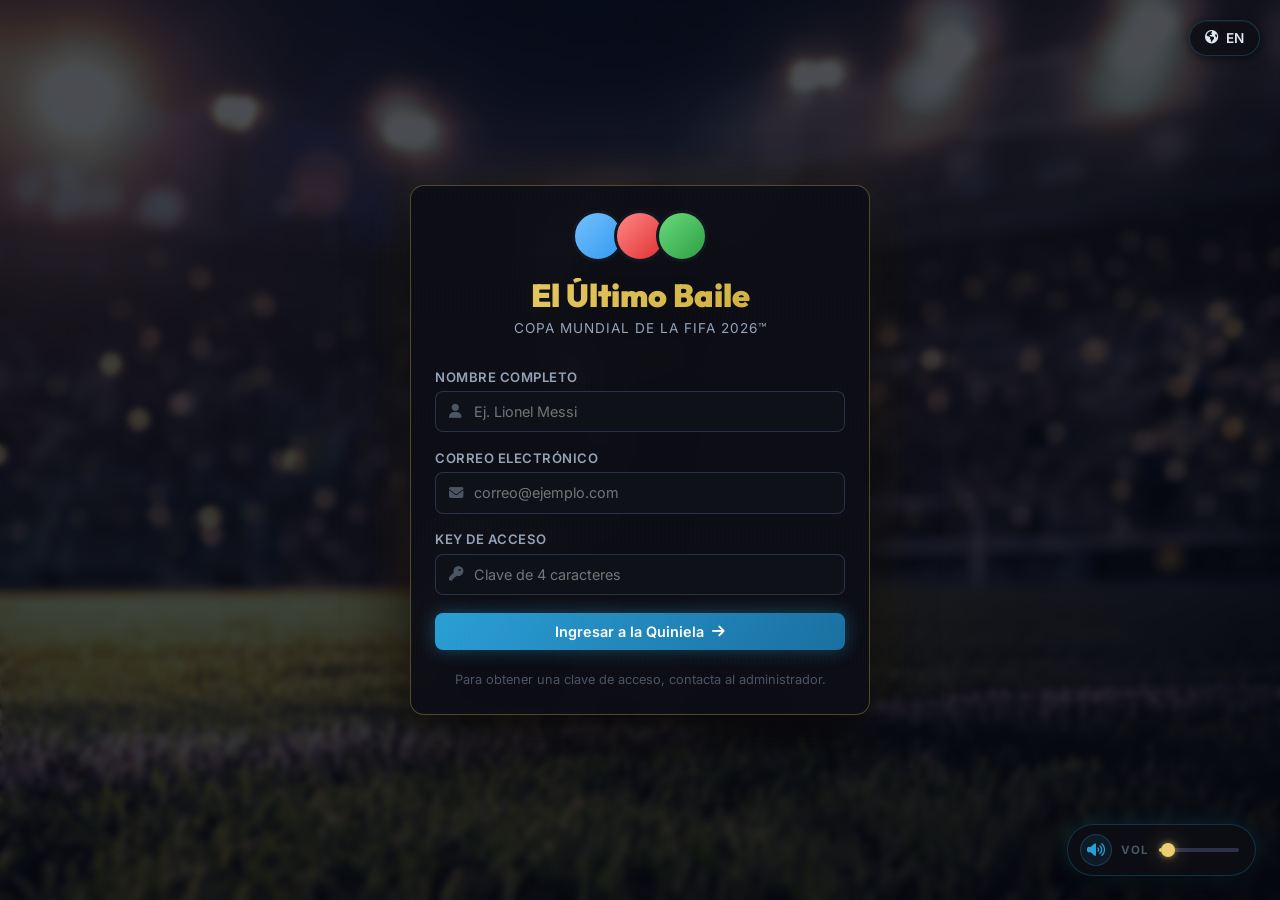
==== index.html @ 4ea5ccb6 "feat: reduce default volume to 3% and implement dynamic prize pool card on leaderboard" ====
<!DOCTYPE html>
<html lang="es">
<head>
    <meta charset="UTF-8">
    <meta name="viewport" content="width=device-width, initial-scale=1.0">
    <title>El Último Baile - Quiniela Mundial 2026</title>
    <!-- Google Fonts -->
    <link rel="preconnect" href="https://fonts.googleapis.com">
    <link rel="preconnect" href="https://fonts.gstatic.com" crossorigin>
    <link href="https://fonts.googleapis.com/css2?family=Inter:wght@300;400;500;600;700;800&family=Outfit:wght@400;600;700;800;900&display=swap" rel="stylesheet">
    <!-- FontAwesome for Premium Icons -->
    <link rel="stylesheet" href="https://cdnjs.cloudflare.com/ajax/libs/font-awesome/6.4.0/css/all.min.css">
    <!-- Main Style Sheet -->
    <link rel="stylesheet" href="styles.css">

    <!-- Background Audio (loop infinito) -->
    <audio id="bg-audio" loop preload="auto">
      <source src="./Recursos/Sonido fondo.mp3" type="audio/mpeg">
      <source src="./Recursos/Sonido fondo.ogg" type="audio/ogg">
    </audio>
</head>
<body class="dark-theme">

    <!-- VIDEO BG: Scroll-controlled AnimacionCopa -->
    <video id="matches-video-bg" muted playsinline preload="auto">
      <source src="./Recursos/AnimacionCopa.mp4" type="video/mp4">
      <source src="./Recursos/AnimacionCopa.webm" type="video/webm">
    </video>

    <!-- FLOATING CONTROLS (BILINGUAL only — theme toggle removed) -->
    <div class="floating-controls">
        <button id="lang-toggle-btn" class="control-btn" title="Switch Language" onclick="toggleLanguage()">
            <i class="fa-solid fa-earth-americas"></i> <span id="lang-btn-text">EN</span>
        </button>
        <button id="logout-btn" class="control-btn hidden" title="Cerrar Sesión" onclick="logout()">
            <i class="fa-solid fa-right-from-bracket"></i>
        </button>
    </div>

    <!-- LOGIN GATEWAY / WELCOME OVERLAY -->
    <div id="login-gate" class="login-overlay">
        <div class="login-card card">
            <div class="login-header">
                <div class="legends-avatars">
                    <div class="legend-avatar messi" title="Messi"></div>
                    <div class="legend-avatar cr7" title="Cristiano Ronaldo"></div>
                    <div class="legend-avatar neymar" title="Neymar Jr"></div>
                </div>
                <h1 class="logo-title outfit" data-i18n="login-title">El Último Baile</h1>
                <p class="logo-subtitle" data-i18n="login-subtitle">Mundial 2026 • Quiniela IA de Leyendas</p>
            </div>
            
            <div id="login-error" class="alert alert-danger hidden"></div>

            <form id="login-form" onsubmit="handleLogin(event)">
                <div class="input-group">
                    <label for="login-name" data-i18n="label-name">Nombre Completo</label>
                    <div class="input-wrapper">
                        <i class="fa-solid fa-user"></i>
                        <input type="text" id="login-name" required placeholder="Ej. Lionel Messi">
                    </div>
                </div>

                <div class="input-group">
                    <label for="login-email" data-i18n="label-email">Correo Electrónico</label>
                    <div class="input-wrapper">
                        <i class="fa-solid fa-envelope"></i>
                        <input type="email" id="login-email" required placeholder="correo@ejemplo.com">
                    </div>
                </div>

                <div class="input-group">
                    <label for="login-key" data-i18n="label-key">Key de Acceso</label>
                    <div class="input-wrapper">
                        <i class="fa-solid fa-key"></i>
                        <input type="password" id="login-key" required placeholder="Clave de 4 caracteres">
                    </div>
                </div>

                <button type="submit" id="login-submit-btn" class="btn btn-primary btn-block">
                    <span data-i18n="btn-enter">Ingresar a la Quiniela</span> <i class="fa-solid fa-arrow-right"></i>
                </button>
            </form>

            <div class="login-footer">
                <p data-i18n="login-info">Para obtener una clave de acceso, contacta al administrador.</p>
            </div>
        </div>
    </div>

    <!-- MAIN APP WRAPPER -->
    <div id="app-content" class="hidden">
        
        <!-- HERO BANNER -->
        <header class="hero-banner">
            <div class="hero-bg-parallax"></div>
            <div class="hero-overlay"></div>
            <div class="hero-container container">
                <!-- LEFT COLUMN: Title only -->
                <div class="hero-left">
                    <div class="hero-titles">
                        <h1 class="outfit hero-main-title" data-i18n="hero-title">El Último Baile</h1>
                        <p class="hero-subtitle text-glow" data-i18n="hero-tagline">Quiniela IA • Copa Mundial de la FIFA 2026™</p>
                    </div>
                </div>
                <!-- RIGHT COLUMN: User welcome card -->
                <div class="hero-right">
                    <div class="user-welcome-banner card">
                        <div class="user-avatar" id="header-avatar">M</div>
                        <div class="user-meta">
                            <span class="user-greeting" data-i18n="greeting">¡Hola, jugador!</span>
                            <h3 id="header-user-name">Usuario de Prueba</h3>
                        </div>
                    </div>
                </div>
            </div>
        </header>

        <!-- TAB NAVIGATION -->
        <nav class="tab-navigation container">
            <button id="tab-predictions" class="tab-btn active" onclick="switchTab('predictions')">
                <i class="fa-solid fa-pen-to-square"></i> <span data-i18n="tab-label-predictions">Mis Pronósticos</span>
            </button>
            <button id="tab-leaderboard" class="tab-btn" onclick="switchTab('leaderboard')">
                <i class="fa-solid fa-ranking-star"></i> <span data-i18n="tab-label-leaderboard">Tabla General</span>
            </button>
            <button id="tab-tribute" class="tab-btn" onclick="switchTab('tribute')">
                <i class="fa-solid fa-trophy"></i> <span data-i18n="tab-label-tribute">El Último Baile</span>
            </button>
            <!-- ADMIN TAB: hidden by default, revealed only for admin email -->
            <button id="tab-admin" class="tab-btn tab-admin-btn" onclick="switchTab('admin')" style="display:none">
                <i class="fa-solid fa-gear"></i> <span>⚙️ Panel Admin</span>
            </button>
        </nav>

        <!-- PRE-DEADLINE WARNING BANNER (shown 2h before close) -->
        <div id="pre-deadline-warning" class="container" style="display:none;padding-top:0.75rem;">
            <div class="alert alert-deadline-blink flex-align" id="pre-deadline-inner">
                <i class="fa-solid fa-triangle-exclamation" style="margin-right:0.5rem;"></i>
                <span id="pre-deadline-text">⚠️ ¡Cierre en menos de 2 horas! El ticket final se congela a las 15:00 EST del 11 de Junio. ¡Guarda tus pronósticos ahora!</span>
            </div>
        </div>

        <!-- MAIN CONTAINER -->
        <main class="container py-4">

            <!-- SECTION: PRONÓSTICOS -->
            <section id="sec-predictions" class="content-section active">
                
                <!-- DEADLINE & SAVE STATUS BAR -->
                <div id="deadline-bar" class="alert alert-info flex-between flex-wrap">
                    <div class="flex-align">
                        <i class="fa-solid fa-clock-rotate-left"></i>
                        <span>
                            <strong data-i18n="deadline-label">Límite de Envío:</strong> 
                            <span id="deadline-date-text">11 de Junio, 2026 @ 15:00 EST</span>
                        </span>
                    </div>
                    <div id="countdown-wrapper" class="flex-align">
                        <span id="countdown-timer" class="badge badge-gold">--:--:--:--</span>
                    </div>
                </div>

                <!-- SAVE PREDICTIONS FLOATING FLOAT BAR -->
                <div class="save-predictions-panel card">
                    <div class="panel-info">
                        <p class="panel-title" data-i18n="save-panel-title">Guarda tus pronósticos en caliente</p>
                        <p class="panel-subtitle" data-i18n="save-panel-subtitle">Puedes modificar tus marcadores antes del inicio del torneo.</p>
                    </div>
                    <div class="panel-actions">
                        <button id="save-predictions-btn" class="btn btn-gold btn-lg" onclick="saveAllPredictions()">
                            <i id="save-btn-icon" class="fa-solid fa-cloud-arrow-up"></i> 
                            <span id="save-btn-text" data-i18n="btn-save-predictions">Guardar Pronósticos</span>
                        </button>
                    </div>
                </div>

                <!-- STAGE & GROUP FILTER BUTTONS -->
                <div class="filter-wrapper flex-between flex-wrap">
                    <div class="filter-group">
                        <button class="filter-tab active" id="f-groups" onclick="switchFixtureStage('groups')">
                            <span data-i18n="filter-groups">Fase de Grupos</span>
                        </button>
                        <button class="filter-tab" id="f-playoffs" onclick="switchFixtureStage('playoffs')">
                            <span data-i18n="filter-playoffs">Fase de Eliminatorias (Playoffs)</span>
                        </button>
                    </div>
                    <div class="group-selectors-wrapper flex-align" style="gap:0.5rem;">
                        <span class="group-label-prefix">Grupos:</span>
                        <div class="group-selectors flex-wrap" id="group-letter-selectors">
                            <!-- Letters A to L injected by JS -->
                        </div>
                    </div>
                </div>

                <!-- DUAL LAYOUT: Matches vs Standings -->
                <div class="predictions-grid">
                    
                    <!-- LEFT COLUMN: Matches List -->
                    <div class="matches-column">
                        <h2 class="section-title outfit" id="current-stage-title">Fase de Grupos - Grupo A</h2>
                        <div id="matches-container" class="matches-list">
                            <!-- Match Cards injected by JS -->
                        </div>
                    </div>

                    <!-- RIGHT COLUMN: Standings Panel -->
                    <div class="standings-column" id="standings-side-panel">
                        <div class="sticky-panel">
                            <!-- Group Standings Table -->
                            <div class="card standings-card mb-4" id="group-standings-container">
                                <div class="standings-header flex-between">
                                    <h3 class="outfit" id="standings-table-title">Posiciones Grupo A</h3>
                                    <span class="badge badge-primary" id="standings-group-badge">A</span>
                                </div>
                                <div class="table-responsive">
                                    <table class="standings-table">
                                        <thead>
                                            <tr>
                                                <th style="width: 10%; text-align: center;">Pos</th>
                                                <th style="text-align: left;" data-i18n="th-team">Equipo</th>
                                                <th style="width: 15%; text-align: center;">Pts</th>
                                                <th style="width: 12%; text-align: center;">GF</th>
                                                <th style="width: 12%; text-align: center;">GC</th>
                                                <th style="width: 12%; text-align: center;">DG</th>
                                            </tr>
                                        </thead>
                                        <tbody id="group-standings-body">
                                            <!-- Stands rows injected by JS -->
                                        </tbody>
                                    </table>
                                </div>
                            </div>

                            <!-- Best Thirds virtual Table -->
                            <div class="card standings-card" id="best-thirds-container">
                                <div class="standings-header">
                                    <h3 class="outfit" data-i18n="thirds-table-title">Supertabla de Terceros</h3>
                                    <p class="panel-desc" data-i18n="thirds-table-desc">Los mejores 8 clasifican a Dieciseisavos.</p>
                                </div>
                                <div class="table-responsive">
                                    <table class="standings-table">
                                        <thead>
                                            <tr>
                                                <th style="width: 10%; text-align: center;">Pos</th>
                                                <th style="text-align: left;" data-i18n="th-team-group">Equipo (Gr.)</th>
                                                <th style="width: 15%; text-align: center;">Pts</th>
                                                <th style="width: 12%; text-align: center;">GF</th>
                                                <th style="width: 12%; text-align: center;">GC</th>
                                                <th style="width: 12%; text-align: center;">DG</th>
                                            </tr>
                                        </thead>
                                        <tbody id="best-thirds-body">
                                            <!-- Virtual rows injected by JS -->
                                        </tbody>
                                    </table>
                                </div>
                            </div>
                        </div>
                    </div>

                </div>

            </section>

            <!-- SECTION: LEADERBOARD -->
            <section id="sec-leaderboard" class="content-section">
                <div class="leaderboard-header text-center">
                    <h2 class="outfit section-title" data-i18n="leaderboard-title">Clasificación General</h2>
                    <p class="section-desc" data-i18n="leaderboard-desc">Consulta el puntaje en vivo y ranking de todos los participantes.</p>
                </div>

                <!-- PRIZE POOL CARD -->
                <div class="prize-pool-card card mb-4">
                    <div class="prize-pool-content">
                        <div class="prize-pool-info">
                            <span class="prize-pool-label"><i class="fa-solid fa-gift" style="color: var(--accent-gold); margin-right: 0.5rem;"></i>BOTE DE PREMIO ACUMULADO</span>
                            <h2 class="prize-pool-amount outfit" id="prize-pool-amount">$0.00</h2>
                            <p class="prize-pool-desc" id="prize-pool-participants">Cargando participantes...</p>
                        </div>
                        <div class="prize-pool-image-wrapper">
                            <img id="prize-pool-img" src="./Recursos/PocoDinero.png" alt="Bote de premio">
                        </div>
                    </div>
                </div>

                <!-- STATS CARDS -->
                <div class="stats-grid mb-4">
                    <div class="stat-card card text-center">
                        <i class="fa-solid fa-users text-primary"></i>
                        <h3 id="stat-total-users">0</h3>
                        <p data-i18n="stat-label-players">Jugadores Activos</p>
                    </div>
                    <div class="stat-card card text-center">
                        <i class="fa-solid fa-file-pen text-gold"></i>
                        <h3 id="stat-total-predictions">0</h3>
                        <p data-i18n="stat-label-predictions">Predicciones Totales</p>
                    </div>
                    <div class="stat-card card text-center">
                        <i class="fa-solid fa-circle-check text-success"></i>
                        <h3 id="stat-played-matches">0</h3>
                        <p data-i18n="stat-label-played">Partidos Jugados</p>
                    </div>
                </div>

                <!-- PODIUM -->
                <div class="podium-wrapper mb-4">
                    <div class="podium-card card second" id="podium-2">
                        <div class="podium-rank">2</div>
                        <div class="avatar-holder initials">--</div>
                        <h4 class="user-email">Cargando...</h4>
                        <span class="user-points">0 pts</span>
                        <div class="podium-bar"></div>
                    </div>
                    <div class="podium-card card first" id="podium-1">
                        <i class="fa-solid fa-crown crown-icon"></i>
                        <div class="podium-rank">1</div>
                        <div class="avatar-holder initials">--</div>
                        <h4 class="user-email">Cargando...</h4>
                        <span class="user-points">0 pts</span>
                        <div class="podium-bar"></div>
                    </div>
                    <div class="podium-card card third" id="podium-3">
                        <div class="podium-rank">3</div>
                        <div class="avatar-holder initials">--</div>
                        <h4 class="user-email">Cargando...</h4>
                        <span class="user-points">0 pts</span>
                        <div class="podium-bar"></div>
                    </div>
                </div>

                <!-- LEADERBOARD TABLE -->
                <div class="card p-0 overflow-hidden">
                    <div class="table-header-bar flex-between flex-wrap">
                        <h3 class="outfit" data-i18n="leaderboard-table-header">Participantes</h3>
                        <div class="search-box">
                            <i class="fa-solid fa-magnifying-glass"></i>
                            <input type="text" id="search-input" onkeyup="filterLeaderboard()" placeholder="Buscar jugador...">
                        </div>
                    </div>
                    <div class="table-responsive">
                        <table class="leaderboard-table">
                            <thead>
                                <tr>
                                    <th style="width: 15%; text-align: center;" data-i18n="th-rank">Puesto</th>
                                    <th style="text-align: left;" data-i18n="th-name">Jugador</th>
                                    <th style="width: 30%; text-align: center;" data-i18n="th-points">Puntos</th>
                                </tr>
                            </thead>
                            <tbody id="leaderboard-body">
                                <!-- Leaderboard rows injected by JS -->
                            </tbody>
                        </table>
                    </div>
                </div>
            </section>

            <!-- SECTION: TRIBUTE (EL ÚLTIMO BAILE) -->
            <section id="sec-tribute" class="content-section">
                <div class="tribute-header text-center mb-4">
                    <h2 class="outfit section-title" data-i18n="tribute-title">El Último Baile</h2>
                    <p class="section-desc" data-i18n="tribute-desc">Un homenaje al legado de tres colosos en su probable última copa del mundo.</p>
                </div>

                <div class="tribute-grid">
                    <!-- MESSI CARD -->
                    <div class="tribute-card card messi-theme">
                        <div class="tribute-hero-bg messi-bg"></div>
                        <div class="tribute-card-content">
                            <div class="tribute-header-info">
                                <div class="nation-flag arg-flag"></div>
                                <h3 class="outfit">Lionel Messi</h3>
                                <span class="tribute-status" data-i18n="messi-status">La Leyenda Eterna</span>
                            </div>
                            <div class="tribute-quote">
                                <p>"Es el último mundial de mi carrera. Intentaremos disfrutar cada segundo y luchar hasta el final."</p>
                            </div>
                            <div class="tribute-stats-block">
                                <div class="tribute-stat">
                                    <span class="val">10</span>
                                    <span class="lbl">Dorsal</span>
                                </div>
                                <div class="tribute-stat">
                                    <span class="val">5</span>
                                    <span class="lbl" data-i18n="tribute-label-cups">Mundiales</span>
                                </div>
                                <div class="tribute-stat">
                                    <span class="val">1</span>
                                    <span class="lbl" data-i18n="tribute-label-titles">Títulos</span>
                                </div>
                            </div>
                            <div class="tribute-timeline">
                                <label data-i18n="tribute-timeline-label">Progreso Mundial 2026</label>
                                <div class="progress-bar-wrapper">
                                    <div class="progress-bar" style="width: 100%"></div>
                                </div>
                                <span class="progress-text" data-i18n="tribute-timeline-messi">Listo para debutar vs Sudáfrica</span>
                            </div>
                        </div>
                    </div>

                    <!-- CR7 CARD -->
                    <div class="tribute-card card cr7-theme">
                        <div class="tribute-hero-bg cr7-bg"></div>
                        <div class="tribute-card-content">
                            <div class="tribute-header-info">
                                <div class="nation-flag por-flag"></div>
                                <h3 class="outfit">Cristiano Ronaldo</h3>
                                <span class="tribute-status" data-i18n="cr7-status">El Comandante</span>
                            </div>
                            <div class="tribute-quote">
                                <p>"El récord más hermoso sería ganar el mundial con Portugal. No persigo récords, los récords me persiguen a mí."</p>
                            </div>
                            <div class="tribute-stats-block">
                                <div class="tribute-stat">
                                    <span class="val">7</span>
                                    <span class="lbl">Dorsal</span>
                                </div>
                                <div class="tribute-stat">
                                    <span class="val">5</span>
                                    <span class="lbl" data-i18n="tribute-label-cups">Mundiales</span>
                                </div>
                                <div class="tribute-stat">
                                    <span class="val">0</span>
                                    <span class="lbl" data-i18n="tribute-label-titles">Títulos</span>
                                </div>
                            </div>
                            <div class="tribute-timeline">
                                <label data-i18n="tribute-timeline-label">Progreso Mundial 2026</label>
                                <div class="progress-bar-wrapper">
                                    <div class="progress-bar" style="width: 100%"></div>
                                </div>
                                <span class="progress-text" data-i18n="tribute-timeline-cr7">Preparado para el debut del Grupo K</span>
                            </div>
                        </div>
                    </div>

                    <!-- NEYMAR CARD -->
                    <div class="tribute-card card neymar-theme">
                        <div class="tribute-hero-bg neymar-bg"></div>
                        <div class="tribute-card-content">
                            <div class="tribute-header-info">
                                <div class="nation-flag bra-flag"></div>
                                <h3 class="outfit">Neymar Jr</h3>
                                <span class="tribute-status" data-i18n="neymar-status">El Mago del Jogo Bonito</span>
                            </div>
                            <div class="tribute-quote">
                                <p>"Quiero dejar mi nombre escrito en la historia de Brasil. Este mundial daré todo de mí."</p>
                            </div>
                            <div class="tribute-stats-block">
                                <div class="tribute-stat">
                                    <span class="val">10</span>
                                    <span class="lbl">Dorsal</span>
                                </div>
                                <div class="tribute-stat">
                                    <span class="val">3</span>
                                    <span class="lbl" data-i18n="tribute-label-cups">Mundiales</span>
                                </div>
                                <div class="tribute-stat">
                                    <span class="val">0</span>
                                    <span class="lbl" data-i18n="tribute-label-titles">Títulos</span>
                                </div>
                            </div>
                            <div class="tribute-timeline">
                                <label data-i18n="tribute-timeline-label">Progreso Mundial 2026</label>
                                <div class="progress-bar-wrapper">
                                    <div class="progress-bar" style="width: 100%"></div>
                                </div>
                                <span class="progress-text" data-i18n="tribute-timeline-neymar">Listo para brillar en el Grupo C</span>
                            </div>
                        </div>
                    </div>
                </div>
            </section>

            <!-- SECTION: ADMIN PANEL (solo visible para administrador) -->
            <section id="sec-admin" class="content-section">
                <div class="admin-panel-header text-center mb-4">
                    <h2 class="outfit section-title"><i class="fa-solid fa-shield-halved" style="color:var(--gold);"></i> Panel de Administración</h2>
                    <p class="section-desc">Herramientas exclusivas del administrador de la Quiniela 2026.</p>
                </div>

                <!-- KEY LOOKUP TOOL -->
                <div class="admin-card card">
                    <div class="admin-card-header">
                        <i class="fa-solid fa-key" style="color:var(--gold);"></i>
                        <h3 class="outfit">Consultor de Keys de Acceso</h3>
                    </div>
                    <p class="admin-card-desc">Ingresa el correo de un participante para obtener su key de acceso registrada en el sistema.</p>
                    <div class="admin-query-form">
                        <div class="input-group">
                            <label for="admin-email-input">Correo del Participante</label>
                            <div class="input-wrapper">
                                <i class="fa-solid fa-envelope"></i>
                                <input type="email" id="admin-email-input" placeholder="participante@correo.com">
                            </div>
                        </div>
                        <button id="admin-query-btn" class="btn btn-gold" onclick="adminQueryKey()">
                            <i class="fa-solid fa-magnifying-glass"></i> Consultar Key de Acceso
                        </button>
                    </div>
                    <div id="admin-result-box" class="admin-result hidden">
                        <span class="admin-result-label">Key de Acceso:</span>
                        <span id="admin-result-key" class="admin-key-display">----</span>
                    </div>
                    <div id="admin-result-error" class="alert alert-danger hidden" style="margin-top:1rem;"></div>
                </div>

                <!-- PARTICIPANTS OVERVIEW -->
                <div class="admin-card card" style="margin-top:1.5rem;">
                    <div class="admin-card-header">
                        <i class="fa-solid fa-users" style="color:var(--gold);"></i>
                        <h3 class="outfit">Estado del Sistema</h3>
                    </div>
                    <div class="admin-stats-grid">
                        <div class="admin-stat-item">
                            <span class="admin-stat-val" id="admin-stat-participants">--</span>
                            <span class="admin-stat-lbl">Participantes Activos</span>
                        </div>
                        <div class="admin-stat-item">
                            <span class="admin-stat-val" id="admin-stat-predictions">--</span>
                            <span class="admin-stat-lbl">Pronósticos Registrados</span>
                        </div>
                        <div class="admin-stat-item">
                            <span class="admin-stat-val" id="admin-stat-deadline">--</span>
                            <span class="admin-stat-lbl">Tiempo Restante</span>
                        </div>
                    </div>
                    <button class="btn btn-ghost" style="margin-top:1rem;" onclick="refreshAdminStats()">
                        <i class="fa-solid fa-rotate"></i> Actualizar Stats
                    </button>
                </div>
            </section>

        </main>
    </div>

    <!-- MODAL: DETALLES DE JUGADOR -->
    <div id="modal-details" class="modal-overlay" onclick="if(event.target===this) closeModal('modal-details')">
        <div class="modal-card card">
            <div class="modal-header">
                <h3 class="outfit" id="modal-user-email">Cargando...</h3>
                <button class="modal-close-btn" onclick="closeModal('modal-details')">&times;</button>
            </div>
            
            <div class="modal-stats-grid mb-3">
                <div class="modal-stat-card card">
                    <span class="val" id="detail-total-points">0</span>
                    <span class="lbl" data-i18n="detail-label-points">Puntos Totales</span>
                </div>
                <div class="modal-stat-card card">
                    <span class="val" id="detail-perfect-hits">0</span>
                    <span class="lbl" data-i18n="detail-label-perfect">Marcador Exacto (+5)</span>
                </div>
                <div class="modal-stat-card card">
                    <span class="val" id="detail-winner-hits">0</span>
                    <span class="lbl" data-i18n="detail-label-winner">Resultado Simple (+3)</span>
                </div>
            </div>

            <div class="table-responsive" style="max-height: 400px;">
                <table class="detail-table">
                    <thead>
                        <tr>
                            <th style="text-align: left;" data-i18n="th-match">Partido</th>
                            <th style="width: 25%; text-align: center;" data-i18n="th-prediction">Pronóstico</th>
                            <th style="width: 25%; text-align: center;" data-i18n="th-real">Real</th>
                            <th style="width: 20%; text-align: center;" data-i18n="th-pts-short">Pts</th>
                        </tr>
                    </thead>
                    <tbody id="detail-table-body">
                        <!-- Detail rows injected by JS -->
                    </tbody>
                </table>
            </div>
        </div>
    </div>

    <!-- SCRIPTS -->
    <script src="script.js"></script>

    <!-- FLOATING AUDIO WIDGET -->
    <div id="audio-widget">
      <button id="audio-mute-btn" title="Silenciar / Activar" onclick="toggleAudioMute()">
        <i id="audio-icon" class="fa-solid fa-volume-high"></i>
      </button>
      <span class="audio-label">Vol</span>
      <input
        type="range"
        id="audio-volume-slider"
        min="0" max="100" value="3"
        oninput="setAudioVolume(this.value)"
        title="Volumen"
      >
    </div>

</body>
</html>
---- styles.css ----
/* ============================================================
   EL ÃšLTIMO BAILE - MUNDIAL 2026 | styles.css
   Futuristic Metallic Edition
   ============================================================ */

/* â”€â”€â”€ CSS VARIABLES â€” TITANIUM METALLIC PALETTE â”€â”€â”€â”€â”€â”€â”€â”€â”€â”€â”€â”€â”€â”€â”€ */
:root {
  /* â”€â”€ Titanium Backgrounds â”€â”€ */
  --bg-primary:       #0d0e15;
  --bg-secondary:     #161925;
  --bg-card:          #13151f;
  --bg-card-hover:    #1a1d2e;
  --bg-input:         #0f1119;
  --bg-header:        #08090e;

  /* â”€â”€ Chrome & Platinum Text â”€â”€ */
  --text-primary:     #e2e8f0;
  --text-secondary:   #94a3b8;
  --text-muted:       #4b5563;

  /* â”€â”€ Gold Platinum Accents â”€â”€ */
  --accent-gold:        #ecd06f;
  --accent-gold-light:  #f8e49a;
  --accent-gold-dark:   #c9a832;
  --accent-teal:        #2a9fd6;
  --accent-teal-light:  #55bde8;
  --accent-blue:        #2f354e;

  /* â”€â”€ Cobalt Laser Borders â”€â”€ */
  --border-color:   rgba(47, 53, 78, 0.9);
  --border-accent:  rgba(236, 208, 111, 0.3);
  --border-laser:   rgba(42, 159, 214, 0.25);

  /* â”€â”€ Shadows & Glows â”€â”€ */
  --shadow-sm:   0 2px 12px rgba(0,0,0,0.6);
  --shadow-md:   0 8px 30px rgba(0,0,0,0.7);
  --shadow-lg:   0 20px 60px rgba(0,0,0,0.85);
  --shadow-gold: 0 0 22px rgba(236,208,111,0.45), 0 0 6px rgba(236,208,111,0.6);
  --glow-teal:   0 0 18px rgba(42,159,214,0.4);

  /* â”€â”€ Gradients â”€â”€ */
  --gradient-hero:   linear-gradient(135deg, #08090e 0%, #0d0e15 50%, #13151f 100%);
  --gradient-gold:   linear-gradient(135deg, #ecd06f 0%, #c9a832 100%);
  --gradient-teal:   linear-gradient(135deg, #2a9fd6 0%, #1a6fa0 100%);
  --gradient-card:   linear-gradient(145deg, #13151f, #1a1d2e);
  --gradient-metal:  linear-gradient(160deg, #1e2130 0%, #13151f 40%, #1a1d2e 100%);

  /* â”€â”€ Brushed Metal Texture (CSS only) â”€â”€ */
  --texture-brushed: repeating-linear-gradient(
    92deg,
    rgba(255,255,255,0.012) 0px,
    rgba(255,255,255,0.012) 1px,
    transparent 1px,
    transparent 4px
  );

  --radius-sm: 8px;
  --radius-md: 14px;
  --radius-lg: 20px;
  --radius-xl: 28px;

  --transition: 0.28s cubic-bezier(0.4, 0, 0.2, 1);
  --font-main: 'Inter', sans-serif;
  --font-display: 'Outfit', sans-serif;
}

/* Light Theme (minimal overrides) */
body.light-theme {
  --bg-primary:    #f0f2f5;
  --bg-secondary:  #e4e8ef;
  --bg-card:       #ffffff;
  --bg-card-hover: #f8fafc;
  --bg-input:      #eef1f6;
  --bg-header:     #0d0e15;

  --text-primary:   #1a1d2e;
  --text-secondary: #4b5563;
  --text-muted:     #94a3b8;

  --accent-gold:  #b8860b;
  --accent-gold-light: #d4a017;

  --border-color:  rgba(0,0,0,0.09);
  --border-accent: rgba(184,134,11,0.3);

  --shadow-sm: 0 2px 12px rgba(0,0,0,0.08);
  --shadow-md: 0 8px 30px rgba(0,0,0,0.12);
  --shadow-lg: 0 16px 50px rgba(0,0,0,0.16);

  --gradient-card: linear-gradient(145deg, #ffffff, #f8fafc);
  --texture-brushed: none;
}
/* Keep html background in sync with theme */
html:has(body.light-theme) { background-color: #f0f2f5; }


/* â”€â”€â”€ BASE RESET â”€â”€â”€â”€â”€â”€â”€â”€â”€â”€â”€â”€â”€â”€â”€â”€â”€â”€â”€â”€â”€â”€â”€â”€â”€â”€â”€â”€â”€â”€â”€â”€â”€â”€â”€â”€â”€â”€â”€â”€â”€â”€â”€â”€â”€â”€â”€â”€â”€â”€â”€â”€â”€ */
*, *::before, *::after { box-sizing: border-box; margin: 0; padding: 0; }

html {
  /* Background lives on html so fixed video (z-index:-1) shows through body */
  background-color: var(--bg-primary);
}

body {
  font-family: var(--font-main);
  background: transparent; /* transparent so fixed video bleeds through */
  color: var(--text-primary);
  transition: background-color var(--transition), color var(--transition);
  min-height: 100vh;
  overflow-x: hidden;
}

.outfit { font-family: var(--font-display); }

/* â”€â”€â”€ TYPOGRAPHY â”€â”€â”€â”€â”€â”€â”€â”€â”€â”€â”€â”€â”€â”€â”€â”€â”€â”€â”€â”€â”€â”€â”€â”€â”€â”€â”€â”€â”€â”€â”€â”€â”€â”€â”€â”€â”€â”€â”€â”€â”€â”€â”€â”€â”€â”€â”€ */
h1, h2, h3, h4 { line-height: 1.2; }
p { line-height: 1.6; }

.section-title {
  font-size: clamp(1.4rem, 3vw, 2rem);
  font-weight: 800;
  margin-bottom: 0.5rem;
}
.section-desc {
  color: var(--text-secondary);
  font-size: 0.95rem;
  margin-bottom: 1.5rem;
}
.text-primary { color: var(--accent-teal); }
.text-gold { color: var(--accent-gold); }
.text-success { color: #22c55e; }
.text-secondary { color: var(--text-secondary); }
.text-center { text-align: center; }
.text-glow {
  text-shadow: 0 0 18px rgba(255, 183, 3, 0.6);
}

/* â”€â”€â”€ LAYOUT â”€â”€â”€â”€â”€â”€â”€â”€â”€â”€â”€â”€â”€â”€â”€â”€â”€â”€â”€â”€â”€â”€â”€â”€â”€â”€â”€â”€â”€â”€â”€â”€â”€â”€â”€â”€â”€â”€â”€â”€â”€â”€â”€â”€â”€â”€â”€â”€â”€â”€â”€ */
.container {
  max-width: 1300px;
  margin: 0 auto;
  padding: 0 1.5rem;
}
.py-4 { padding-top: 2rem; padding-bottom: 2rem; }
.mb-4 { margin-bottom: 1.5rem; }
.mb-3 { margin-bottom: 1rem; }
.p-0 { padding: 0; }
.overflow-hidden { overflow: hidden; }

.flex-between {
  display: flex;
  align-items: center;
  justify-content: space-between;
  gap: 0.75rem;
}
.flex-align {
  display: flex;
  align-items: center;
  gap: 0.75rem;
}
.flex-wrap { flex-wrap: wrap; }

/* â”€â”€â”€ CARD (brushed metal texture) â”€â”€â”€â”€â”€â”€â”€â”€â”€â”€â”€â”€â”€â”€â”€â”€â”€â”€â”€â”€â”€â”€â”€â”€â”€â”€â”€â”€ */
.card {
  background: var(--gradient-metal);
  background-image: var(--gradient-metal), var(--texture-brushed);
  border: 1px solid var(--border-color);
  border-radius: var(--radius-md);
  padding: 1.5rem;
  box-shadow: var(--shadow-sm);
  transition: background var(--transition), box-shadow var(--transition), transform var(--transition);
  position: relative;
}
.card::before {
  content: '';
  position: absolute;
  inset: 0;
  border-radius: inherit;
  background: var(--texture-brushed);
  pointer-events: none;
  opacity: 0.6;
}
.card:hover {
  box-shadow: var(--shadow-md), 0 0 0 1px var(--border-laser);
  border-color: var(--border-laser);
}

/* â”€â”€â”€ BUTTONS â”€â”€â”€â”€â”€â”€â”€â”€â”€â”€â”€â”€â”€â”€â”€â”€â”€â”€â”€â”€â”€â”€â”€â”€â”€â”€â”€â”€â”€â”€â”€â”€â”€â”€â”€â”€â”€â”€â”€â”€â”€â”€â”€â”€â”€â”€â”€â”€â”€â”€ */
.btn {
  display: inline-flex;
  align-items: center;
  justify-content: center;
  gap: 0.5rem;
  padding: 0.65rem 1.4rem;
  border: none;
  border-radius: var(--radius-sm);
  font-family: var(--font-main);
  font-size: 0.9rem;
  font-weight: 600;
  cursor: pointer;
  transition: all var(--transition);
  text-decoration: none;
  white-space: nowrap;
}
.btn:disabled {
  opacity: 0.6;
  cursor: not-allowed;
  pointer-events: none;
}
.btn-primary {
  background: var(--gradient-teal);
  color: #fff;
  box-shadow: var(--glow-teal);
}
.btn-primary:hover { transform: translateY(-2px); box-shadow: 0 6px 24px rgba(42,159,214,0.55); }

.btn-gold {
  background: var(--gradient-gold);
  color: #0d0e15;
  font-weight: 800;
  box-shadow: var(--shadow-gold);
  letter-spacing: 0.4px;
}
.btn-gold:hover {
  transform: translateY(-3px);
  box-shadow: 0 0 30px rgba(236,208,111,0.65), 0 6px 20px rgba(201,168,50,0.5);
}

.btn-secondary {
  background: transparent;
  color: var(--text-secondary);
  border: 1px solid var(--border-color);
}
.btn-secondary:hover { background: var(--bg-card-hover); color: var(--text-primary); border-color: var(--border-laser); }

.btn-block { width: 100%; }
.btn-lg { padding: 0.85rem 1.8rem; font-size: 1rem; }

.btn-ghost {
  background: rgba(236,208,111,0.07);
  color: var(--accent-gold);
  border: 1px solid rgba(236,208,111,0.2);
  border-radius: var(--radius-sm);
  padding: 0.3rem 0.7rem;
  font-size: 0.8rem;
  font-weight: 600;
  cursor: pointer;
  transition: all var(--transition);
}
.btn-ghost:hover { background: rgba(236,208,111,0.14); box-shadow: 0 0 10px rgba(236,208,111,0.25); }

.hidden { display: none !important; }

/* â”€â”€â”€ BADGES â”€â”€â”€â”€â”€â”€â”€â”€â”€â”€â”€â”€â”€â”€â”€â”€â”€â”€â”€â”€â”€â”€â”€â”€â”€â”€â”€â”€â”€â”€â”€â”€â”€â”€â”€â”€â”€â”€â”€â”€â”€â”€â”€â”€â”€â”€â”€â”€â”€â”€â”€ */
.badge {
  display: inline-flex;
  align-items: center;
  justify-content: center;
  padding: 0.3rem 0.7rem;
  border-radius: 999px;
  font-size: 0.78rem;
  font-weight: 700;
}
.badge-gold { background: var(--gradient-gold); color: #1a1a00; }
.badge-primary { background: var(--gradient-teal); color: #fff; }
.badge-success { background: rgba(34,197,94,0.15); color: #22c55e; }
.badge-danger { background: rgba(239,68,68,0.15); color: #ef4444; }

/* â”€â”€â”€ ALERTS â”€â”€â”€â”€â”€â”€â”€â”€â”€â”€â”€â”€â”€â”€â”€â”€â”€â”€â”€â”€â”€â”€â”€â”€â”€â”€â”€â”€â”€â”€â”€â”€â”€â”€â”€â”€â”€â”€â”€â”€â”€â”€â”€â”€â”€â”€â”€â”€â”€â”€â”€ */
.alert {
  padding: 0.85rem 1.2rem;
  border-radius: var(--radius-sm);
  font-size: 0.9rem;
  border: 1px solid transparent;
  margin-bottom: 1rem;
}
.alert-info {
  background: rgba(33,158,188,0.1);
  border-color: rgba(33,158,188,0.25);
  color: var(--text-primary);
}
.alert-danger {
  background: rgba(239,68,68,0.1);
  border-color: rgba(239,68,68,0.3);
  color: #f87171;
}
.alert-success {
  background: rgba(34,197,94,0.1);
  border-color: rgba(34,197,94,0.25);
  color: #4ade80;
}

/* â”€â”€â”€ FLOATING CONTROLS â”€â”€â”€â”€â”€â”€â”€â”€â”€â”€â”€â”€â”€â”€â”€â”€â”€â”€â”€â”€â”€â”€â”€â”€â”€â”€â”€â”€â”€â”€â”€â”€â”€â”€â”€â”€â”€â”€â”€â”€ */
.floating-controls {
  position: fixed;
  top: 1.25rem;
  right: 1.25rem;
  z-index: 9999;
  display: flex;
  gap: 0.5rem;
}
.control-btn {
  display: flex;
  align-items: center;
  gap: 0.4rem;
  background: rgba(13,14,21,0.85);
  border: 1px solid var(--border-laser);
  color: var(--text-primary);
  border-radius: 999px;
  padding: 0.55rem 0.95rem;
  font-size: 0.85rem;
  font-weight: 600;
  cursor: pointer;
  box-shadow: var(--shadow-sm), inset 0 1px 0 rgba(255,255,255,0.06);
  transition: all var(--transition);
  font-family: var(--font-main);
  backdrop-filter: blur(14px);
}
.control-btn:hover {
  transform: translateY(-2px);
  border-color: var(--accent-gold);
  box-shadow: var(--shadow-gold);
  color: var(--accent-gold);
}

/* â”€â”€â”€ LOGIN OVERLAY â€” Fondo.png background â”€â”€â”€â”€â”€â”€â”€â”€â”€â”€â”€â”€â”€â”€â”€â”€â”€â”€â”€â”€ */
.login-overlay {
  position: fixed;
  inset: 0;
  background-image: url('./Recursos/Fondo.png');
  background-size: cover;
  background-position: center center;
  background-repeat: no-repeat;
  display: flex;
  align-items: center;
  justify-content: center;
  z-index: 9000;
  padding: 1.5rem;
}
.login-overlay::before {
  content: '';
  position: absolute;
  inset: 0;
  background: rgba(8,9,14,0.72);
  backdrop-filter: blur(3px);
}
.login-card {
  position: relative;
  z-index: 1;
  width: 100%;
  max-width: 460px;
  border: 1px solid var(--border-accent);
  background: rgba(13,14,21,0.92);
  box-shadow: var(--shadow-lg), 0 0 50px rgba(236,208,111,0.12);
  animation: slideUp 0.6s cubic-bezier(0.4, 0, 0.2, 1);
  backdrop-filter: blur(18px);
}
@keyframes slideUp {
  from { opacity: 0; transform: translateY(30px); }
  to { opacity: 1; transform: translateY(0); }
}
.login-header {
  text-align: center;
  margin-bottom: 1.8rem;
}
.legends-avatars {
  display: flex;
  justify-content: center;
  gap: -0.5rem;
  margin-bottom: 1rem;
}
.legend-avatar {
  width: 52px;
  height: 52px;
  border-radius: 50%;
  border: 3px solid var(--bg-card);
  margin-left: -10px;
  background-size: cover;
  background-position: center top;
}
.legend-avatar:first-child { margin-left: 0; }
.legend-avatar.messi { background: linear-gradient(135deg, #74c0fc, #339af0); }
.legend-avatar.cr7 { background: linear-gradient(135deg, #ff8787, #e03131); }
.legend-avatar.neymar { background: linear-gradient(135deg, #69db7c, #2f9e44); }

.logo-title {
  font-size: 2rem;
  font-weight: 900;
  background: var(--gradient-gold);
  -webkit-background-clip: text;
  -webkit-text-fill-color: transparent;
  background-clip: text;
  line-height: 1.1;
}
.logo-subtitle {
  color: var(--text-secondary);
  font-size: 0.85rem;
  margin-top: 0.3rem;
  letter-spacing: 1px;
  text-transform: uppercase;
}
.input-group { margin-bottom: 1.1rem; }
.input-group label {
  display: block;
  font-size: 0.82rem;
  font-weight: 600;
  color: var(--text-secondary);
  margin-bottom: 0.4rem;
  text-transform: uppercase;
  letter-spacing: 0.5px;
}
.input-wrapper {
  position: relative;
  display: flex;
  align-items: center;
}
.input-wrapper i {
  position: absolute;
  left: 0.9rem;
  color: var(--text-muted);
  font-size: 0.9rem;
}
.input-wrapper input {
  width: 100%;
  background: var(--bg-input);
  border: 1px solid var(--border-color);
  color: var(--text-primary);
  border-radius: var(--radius-sm);
  padding: 0.7rem 0.9rem 0.7rem 2.4rem;
  font-family: var(--font-main);
  font-size: 0.9rem;
  transition: border-color var(--transition), box-shadow var(--transition);
  outline: none;
}
.input-wrapper input:focus {
  border-color: var(--accent-gold);
  box-shadow: 0 0 0 3px rgba(236,208,111,0.15), 0 0 12px rgba(236,208,111,0.2);
}
.login-footer {
  text-align: center;
  margin-top: 1.2rem;
  color: var(--text-muted);
  font-size: 0.8rem;
}

/* â”€â”€â”€ HERO BANNER â”€â”€â”€â”€â”€â”€â”€â”€â”€â”€â”€â”€â”€â”€â”€â”€â”€â”€â”€â”€â”€â”€â”€â”€â”€â”€â”€â”€â”€â”€â”€â”€â”€â”€â”€â”€â”€â”€â”€â”€â”€â”€â”€â”€â”€â”€ */
.hero-banner {
  position: relative;
  overflow: hidden;
  min-height: 340px;
  display: flex;
  align-items: center;
  background: var(--bg-header);
}
.hero-bg-parallax {
  position: absolute;
  inset: -30%;
  background: radial-gradient(ellipse at 20% 50%, rgba(255,183,3,0.07) 0%, transparent 60%),
              radial-gradient(ellipse at 80% 50%, rgba(33,158,188,0.08) 0%, transparent 60%),
              radial-gradient(ellipse at 50% 100%, rgba(2,48,71,0.8) 0%, transparent 70%),
              url('data:image/svg+xml,<svg xmlns="http://www.w3.org/2000/svg" viewBox="0 0 800 400"><defs><radialGradient id="g1" cx="20%" cy="50%"><stop offset="0%" stop-color="%23FFB703" stop-opacity="0.12"/><stop offset="100%" stop-color="transparent"/></radialGradient></defs><rect fill="url(%23g1)" width="800" height="400"/></svg>');
  will-change: transform;
  transition: transform 0.05s linear;
}
.hero-overlay {
  position: absolute;
  inset: 0;
  background: linear-gradient(to bottom, rgba(2,48,71,0.6) 0%, rgba(2,30,46,0.9) 100%);
}
.hero-container {
  position: relative;
  z-index: 2;
  padding-top: 4rem;
  padding-bottom: 2rem;
  width: 100%;
  display: flex;
  align-items: center;
  justify-content: space-between;
  gap: 2rem;
}
.hero-left {
  flex: 1;
  min-width: 0;
}
.hero-right {
  display: flex;
  align-items: center;
  justify-content: flex-end;
  flex-shrink: 0;
}
.hero-legends-wrapper {
  display: flex;
  gap: 1rem;
  margin-bottom: 1.5rem;
  flex-wrap: wrap;
}
.hero-legend {
  display: flex;
  align-items: center;
  gap: 0.5rem;
}
.hero-badge {
  padding: 0.3rem 0.7rem;
  border-radius: 999px;
  font-size: 0.75rem;
  font-weight: 800;
  letter-spacing: 1px;
  text-transform: uppercase;
}
.badge-argentina { background: rgba(116,192,252,0.15); color: #74c0fc; border: 1px solid rgba(116,192,252,0.3); }
.badge-portugal { background: rgba(255,107,107,0.15); color: #ff8787; border: 1px solid rgba(255,107,107,0.3); }
.badge-brazil { background: rgba(105,219,124,0.15); color: #69db7c; border: 1px solid rgba(105,219,124,0.3); }

.hero-legend h2 {
  font-size: 0.9rem;
  font-weight: 700;
  color: var(--text-secondary);
}
.hero-titles { margin-bottom: 1.5rem; }
.hero-main-title {
  font-size: clamp(2.2rem, 6vw, 4rem);
  font-weight: 900;
  background: var(--gradient-gold);
  -webkit-background-clip: text;
  -webkit-text-fill-color: transparent;
  background-clip: text;
  line-height: 1;
  margin-bottom: 0.5rem;
}
.hero-subtitle {
  font-size: 1rem;
  color: var(--accent-gold);
  letter-spacing: 2px;
  text-transform: uppercase;
  font-weight: 600;
}
.user-welcome-banner {
  display: inline-flex;
  align-items: center;
  gap: 1rem;
  padding: 0.85rem 1.3rem;
  border: 1px solid var(--border-accent);
  background: rgba(2,30,46,0.7);
  backdrop-filter: blur(12px);
}
.user-avatar {
  width: 42px;
  height: 42px;
  border-radius: 50%;
  background: var(--gradient-gold);
  color: #1a1000;
  display: flex;
  align-items: center;
  justify-content: center;
  font-weight: 800;
  font-size: 1.1rem;
  flex-shrink: 0;
}
.user-greeting { font-size: 0.75rem; color: var(--text-muted); display: block; }
.user-meta h3 { font-size: 1rem; font-weight: 700; }

/* â”€â”€â”€ TAB NAVIGATION â”€â”€â”€â”€â”€â”€â”€â”€â”€â”€â”€â”€â”€â”€â”€â”€â”€â”€â”€â”€â”€â”€â”€â”€â”€â”€â”€â”€â”€â”€â”€â”€â”€â”€â”€â”€â”€â”€â”€â”€â”€â”€â”€ */
.tab-navigation {
  display: flex;
  gap: 0.5rem;
  padding-top: 1.5rem;
  padding-bottom: 0.5rem;
  border-bottom: 1px solid var(--border-color);
  overflow-x: auto;
  scrollbar-width: none;
}
.tab-navigation::-webkit-scrollbar { display: none; }
.tab-btn {
  display: flex;
  align-items: center;
  gap: 0.5rem;
  padding: 0.65rem 1.2rem;
  background: transparent;
  border: 1px solid transparent;
  border-radius: var(--radius-sm);
  color: var(--text-secondary);
  font-family: var(--font-main);
  font-size: 0.9rem;
  font-weight: 600;
  cursor: pointer;
  transition: all var(--transition);
  white-space: nowrap;
}
.tab-btn:hover { background: var(--bg-card); color: var(--text-primary); }
.tab-btn.active {
  background: var(--bg-card);
  color: var(--accent-gold);
  border-color: var(--border-accent);
  box-shadow: var(--shadow-sm);
}

/* â”€â”€â”€ CONTENT SECTIONS â”€â”€â”€â”€â”€â”€â”€â”€â”€â”€â”€â”€â”€â”€â”€â”€â”€â”€â”€â”€â”€â”€â”€â”€â”€â”€â”€â”€â”€â”€â”€â”€â”€â”€â”€â”€â”€â”€â”€â”€â”€ */
.content-section { display: none; }
.content-section.active { display: block; }

/* â”€â”€â”€ FILTER & STAGE BUTTONS â”€â”€â”€â”€â”€â”€â”€â”€â”€â”€â”€â”€â”€â”€â”€â”€â”€â”€â”€â”€â”€â”€â”€â”€â”€â”€â”€â”€â”€â”€â”€â”€â”€â”€â”€ */
.filter-wrapper {
  margin-bottom: 1.5rem;
  padding: 0.8rem 1rem;
  background: var(--bg-card);
  border-radius: var(--radius-sm);
  border: 1px solid var(--border-color);
}
.filter-group { display: flex; gap: 0.5rem; flex-wrap: wrap; }
.filter-tab {
  padding: 0.5rem 1rem;
  background: transparent;
  border: 1px solid var(--border-color);
  border-radius: 999px;
  color: var(--text-secondary);
  font-size: 0.85rem;
  font-weight: 600;
  cursor: pointer;
  transition: all var(--transition);
  font-family: var(--font-main);
}
.filter-tab.active {
  background: var(--accent-teal);
  color: #fff;
  border-color: var(--accent-teal);
}
.group-selectors { display: flex; gap: 0.35rem; flex-wrap: wrap; }
.group-btn {
  width: 34px;
  height: 34px;
  border: 1px solid var(--border-color);
  border-radius: var(--radius-sm);
  background: transparent;
  color: var(--text-secondary);
  font-size: 0.85rem;
  font-weight: 700;
  cursor: pointer;
  transition: all var(--transition);
  font-family: var(--font-main);
  display: flex;
  align-items: center;
  justify-content: center;
}
.group-btn.active {
  background: var(--accent-gold);
  color: #1a1000;
  border-color: var(--accent-gold);
}

/* â”€â”€â”€ PREDICTIONS GRID LAYOUT â”€â”€â”€â”€â”€â”€â”€â”€â”€â”€â”€â”€â”€â”€â”€â”€â”€â”€â”€â”€â”€â”€â”€â”€â”€â”€â”€â”€â”€â”€â”€â”€â”€â”€ */
.predictions-grid {
  display: grid;
  grid-template-columns: 1fr 340px;
  gap: 1.5rem;
  align-items: start;
}
@media (max-width: 1024px) {
  .predictions-grid { grid-template-columns: 1fr; }
  .standings-column { order: -1; }
}
.sticky-panel { position: sticky; top: 1rem; }

/* â”€â”€â”€ MATCH CARDS â”€â”€â”€â”€â”€â”€â”€â”€â”€â”€â”€â”€â”€â”€â”€â”€â”€â”€â”€â”€â”€â”€â”€â”€â”€â”€â”€â”€â”€â”€â”€â”€â”€â”€â”€â”€â”€â”€â”€â”€â”€â”€â”€â”€â”€â”€ */
.matches-list {
  display: flex;
  flex-direction: column;
  gap: 0.85rem;
}
.match-card {
  padding: 1.2rem 1.4rem;
  border-left: 4px solid transparent;
  transition: all var(--transition);
  opacity: 0;
  transform: translateY(18px) perspective(800px) rotateX(6deg);
  background-image: var(--gradient-metal), var(--texture-brushed);
}
.match-card.visible {
  opacity: 1;
  transform: translateY(0) perspective(800px) rotateX(0deg);
}
.match-card:hover {
  border-left-color: var(--accent-gold);
  transform: translateY(-4px) scale(1.005);
  box-shadow: var(--shadow-md), var(--shadow-gold);
  border-color: var(--border-accent);
}
.match-card-header {
  display: flex;
  align-items: center;
  justify-content: space-between;
  margin-bottom: 0.9rem;
}
.match-id-badge {
  font-size: 0.75rem;
  font-weight: 700;
  color: var(--text-muted);
  background: rgba(255,255,255,0.05);
  padding: 0.2rem 0.55rem;
  border-radius: 4px;
  letter-spacing: 1px;
}
.match-meta {
  display: flex;
  align-items: center;
  gap: 0.6rem;
  font-size: 0.78rem;
  color: var(--text-muted);
}
.match-date-tag {
  background: rgba(33,158,188,0.1);
  color: var(--accent-teal);
  padding: 0.2rem 0.5rem;
  border-radius: 4px;
  font-weight: 600;
}
.match-teams-row {
  display: grid;
  grid-template-columns: 1fr auto 1fr;
  gap: 1rem;
  align-items: center;
}
.team-side {
  display: flex;
  flex-direction: column;
  gap: 0.4rem;
}
.team-side.visitor { align-items: flex-end; }
.team-name {
  font-weight: 700;
  font-size: 0.97rem;
  color: var(--text-primary);
  line-height: 1.2;
}
.team-name.small { font-size: 0.85rem; }
.score-inputs {
  display: flex;
  align-items: center;
  gap: 0.5rem;
}
.vs-sep {
  font-size: 0.85rem;
  font-weight: 800;
  color: var(--text-muted);
  text-align: center;
  letter-spacing: 2px;
}
.goal-control {
  display: flex;
  align-items: center;
  gap: 0.3rem;
}
.goal-btn {
  width: 30px;
  height: 30px;
  border-radius: 50%;
  border: 1px solid var(--border-laser);
  background: rgba(42,159,214,0.08);
  color: var(--text-secondary);
  font-size: 1rem;
  font-weight: 700;
  cursor: pointer;
  transition: all var(--transition);
  display: flex;
  align-items: center;
  justify-content: center;
  line-height: 1;
}
.goal-btn:hover {
  background: var(--accent-gold);
  color: #0d0e15;
  border-color: var(--accent-gold);
  box-shadow: var(--shadow-gold);
  transform: scale(1.15);
}
.goal-display {
  min-width: 36px;
  text-align: center;
  font-size: 1.4rem;
  font-weight: 800;
  color: var(--accent-gold);
  font-family: var(--font-display);
  text-shadow: 0 0 12px rgba(236,208,111,0.5);
}
.match-card-footer {
  margin-top: 0.85rem;
  padding-top: 0.7rem;
  border-top: 1px solid var(--border-color);
  display: flex;
  align-items: center;
  justify-content: space-between;
  font-size: 0.8rem;
  color: var(--text-muted);
}
.stadium-info { display: flex; align-items: center; gap: 0.4rem; }

/* Playoff match card */
.match-card.playoff {
  border-left-color: rgba(255, 183, 3, 0.3);
  background: linear-gradient(to right, rgba(255,183,3,0.03), transparent);
}
.playoff-label {
  font-size: 0.72rem;
  font-weight: 700;
  color: var(--accent-gold);
  text-transform: uppercase;
  letter-spacing: 1px;
  background: rgba(255, 183, 3, 0.08);
  padding: 0.15rem 0.5rem;
  border-radius: 4px;
}

/* Save panel */
.save-predictions-panel {
  display: flex;
  align-items: center;
  justify-content: space-between;
  gap: 1rem;
  margin-bottom: 1.2rem;
  border-left: 4px solid var(--accent-gold);
  flex-wrap: wrap;
}
.panel-title {
  font-weight: 700;
  font-size: 1rem;
  margin-bottom: 0.2rem;
}
.panel-subtitle { font-size: 0.85rem; color: var(--text-secondary); }
.panel-desc { font-size: 0.82rem; color: var(--text-secondary); margin-top: 0.2rem; }

/* â”€â”€â”€ STANDINGS TABLE â”€â”€â”€â”€â”€â”€â”€â”€â”€â”€â”€â”€â”€â”€â”€â”€â”€â”€â”€â”€â”€â”€â”€â”€â”€â”€â”€â”€â”€â”€â”€â”€â”€â”€â”€â”€â”€â”€â”€â”€â”€â”€ */
.standings-card { padding: 1.2rem; }
.standings-header { margin-bottom: 0.9rem; }
.standings-header h3 { font-size: 1rem; font-weight: 700; }
.standings-table {
  width: 100%;
  border-collapse: collapse;
  font-size: 0.82rem;
}
.standings-table th {
  padding: 0.5rem 0.4rem;
  color: var(--text-muted);
  font-weight: 600;
  font-size: 0.75rem;
  text-transform: uppercase;
  letter-spacing: 0.5px;
  border-bottom: 1px solid var(--border-color);
}
.standings-table td {
  padding: 0.55rem 0.4rem;
  border-bottom: 1px solid rgba(255,255,255,0.04);
  text-align: center;
}
.standings-table td:nth-child(2) { text-align: left; }
.standings-table tr:last-child td { border-bottom: none; }
.standings-table tr.q-auto { background: rgba(34,197,94,0.06); }
.standings-table tr.q-third { background: rgba(255,183,3,0.04); }

.pos-badge {
  display: inline-flex;
  align-items: center;
  justify-content: center;
  width: 22px;
  height: 22px;
  border-radius: 50%;
  font-size: 0.75rem;
  font-weight: 700;
}
.pos-badge.top { background: rgba(34,197,94,0.15); color: #22c55e; }
.pos-badge.third { background: rgba(255,183,3,0.15); color: var(--accent-gold); }
.pos-badge.out { background: rgba(239,68,68,0.1); color: #ef4444; }
.pts-bold { font-weight: 800; color: var(--text-primary); }

/* â”€â”€â”€ TABLE RESPONSIVE â”€â”€â”€â”€â”€â”€â”€â”€â”€â”€â”€â”€â”€â”€â”€â”€â”€â”€â”€â”€â”€â”€â”€â”€â”€â”€â”€â”€â”€â”€â”€â”€â”€â”€â”€â”€â”€â”€â”€â”€â”€ */
.table-responsive { overflow-x: auto; }

/* --- PRIZE POOL CARD --- */
.prize-pool-card {
  padding: 1.5rem 2rem;
  background: linear-gradient(135deg, rgba(2, 30, 46, 0.8) 0%, rgba(1, 15, 26, 0.9) 100%);
  border: 1px solid var(--border-accent);
  box-shadow: var(--shadow-sm), inset 0 1px 0 rgba(255, 255, 255, 0.05);
  position: relative;
  overflow: hidden;
  transition: all var(--transition);
}

.prize-pool-card::before {
  content: '';
  position: absolute;
  top: 0;
  left: 0;
  width: 100%;
  height: 4px;
  background: var(--gradient-gold);
}

.prize-pool-card:hover {
  transform: translateY(-2px);
  box-shadow: var(--shadow-md), var(--shadow-gold), inset 0 1px 0 rgba(255, 255, 255, 0.1);
  border-color: rgba(236, 208, 111, 0.4);
}

.prize-pool-content {
  display: flex;
  justify-content: space-between;
  align-items: center;
  gap: 2rem;
}

.prize-pool-info {
  display: flex;
  flex-direction: column;
  gap: 0.5rem;
}

.prize-pool-label {
  font-size: 0.75rem;
  font-weight: 800;
  letter-spacing: 2px;
  color: var(--text-muted);
  text-transform: uppercase;
  display: flex;
  align-items: center;
}

.prize-pool-amount {
  font-size: clamp(2.2rem, 5vw, 3.5rem);
  font-weight: 900;
  background: var(--gradient-gold);
  -webkit-background-clip: text;
  -webkit-text-fill-color: transparent;
  background-clip: text;
  line-height: 1;
  text-shadow: 0 0 20px rgba(236, 208, 111, 0.2);
  margin: 0.2rem 0;
}

.prize-pool-desc {
  font-size: 0.9rem;
  color: var(--text-secondary);
  font-weight: 500;
}

.prize-pool-image-wrapper {
  flex-shrink: 0;
  width: 120px;
  height: 120px;
  display: flex;
  align-items: center;
  justify-content: center;
  border-radius: var(--radius-sm);
  background: rgba(255, 255, 255, 0.02);
  border: 1px solid rgba(255, 255, 255, 0.05);
  padding: 0.5rem;
  box-shadow: inset 0 0 15px rgba(0, 0, 0, 0.2);
  transition: all var(--transition);
}

.prize-pool-card:hover .prize-pool-image-wrapper {
  transform: scale(1.05) rotate(2deg);
  border-color: rgba(236, 208, 111, 0.2);
  box-shadow: inset 0 0 20px rgba(236, 208, 111, 0.05), 0 4px 15px rgba(0, 0, 0, 0.3);
}

#prize-pool-img {
  max-width: 100%;
  max-height: 100%;
  object-fit: contain;
  filter: drop-shadow(0 8px 16px rgba(0, 0, 0, 0.4));
  transition: transform var(--transition);
}

@media (max-width: 600px) {
  .prize-pool-content {
    flex-direction: column;
    text-align: center;
    gap: 1.2rem;
  }
  .prize-pool-info {
    align-items: center;
  }
  .prize-pool-image-wrapper {
    width: 100px;
    height: 100px;
  }
}


/* â”€â”€â”€ LEADERBOARD â”€â”€â”€â”€â”€â”€â”€â”€â”€â”€â”€â”€â”€â”€â”€â”€â”€â”€â”€â”€â”€â”€â”€â”€â”€â”€â”€â”€â”€â”€â”€â”€â”€â”€â”€â”€â”€â”€â”€â”€â”€â”€â”€â”€â”€â”€ */
.stats-grid {
  display: grid;
  grid-template-columns: repeat(3, 1fr);
  gap: 1rem;
}
@media (max-width: 640px) { .stats-grid { grid-template-columns: 1fr 1fr; } }
.stat-card { padding: 1.2rem; }
.stat-card i { font-size: 1.5rem; margin-bottom: 0.5rem; display: block; }
.stat-card h3 { font-size: 2rem; font-weight: 800; margin: 0.3rem 0; }
.stat-card p { font-size: 0.82rem; color: var(--text-secondary); }

.podium-wrapper {
  display: flex;
  align-items: flex-end;
  justify-content: center;
  gap: 1rem;
  padding: 1.5rem 0 0;
}
.podium-card {
  display: flex;
  flex-direction: column;
  align-items: center;
  text-align: center;
  padding: 1.2rem 1rem;
  position: relative;
  flex: 1;
  max-width: 220px;
}
.podium-card.first {
  margin-bottom: 0;
  border-top: 3px solid var(--accent-gold);
  box-shadow: var(--shadow-gold);
}
.podium-card.second { margin-bottom: -1rem; border-top: 3px solid #94a3b8; }
.podium-card.third { margin-bottom: -2.5rem; border-top: 3px solid #d97706; }

.crown-icon {
  position: absolute;
  top: -1.2rem;
  color: var(--accent-gold);
  font-size: 1.6rem;
  filter: drop-shadow(0 0 8px rgba(255,183,3,0.5));
}
.podium-rank {
  font-size: 0.8rem;
  font-weight: 700;
  color: var(--text-muted);
  margin-bottom: 0.5rem;
}
.avatar-holder {
  width: 52px;
  height: 52px;
  border-radius: 50%;
  background: var(--gradient-teal);
  color: #fff;
  display: flex;
  align-items: center;
  justify-content: center;
  font-size: 1.1rem;
  font-weight: 800;
  margin-bottom: 0.6rem;
}
.podium-card.first .avatar-holder { width: 62px; height: 62px; background: var(--gradient-gold); color: #1a1000; font-size: 1.4rem; }
.user-email {
  font-size: 0.85rem;
  font-weight: 700;
  margin-bottom: 0.3rem;
  overflow: hidden;
  text-overflow: ellipsis;
  max-width: 130px;
  white-space: nowrap;
}
.user-points { font-size: 1rem; font-weight: 800; color: var(--accent-gold); }
.podium-bar { width: 100%; height: 4px; background: var(--border-color); border-radius: 2px; margin-top: 0.8rem; }

.table-header-bar {
  padding: 1rem 1.5rem;
  border-bottom: 1px solid var(--border-color);
}
.search-box {
  position: relative;
  display: flex;
  align-items: center;
}
.search-box i { position: absolute; left: 0.75rem; color: var(--text-muted); font-size: 0.85rem; }
.search-box input {
  background: var(--bg-input);
  border: 1px solid var(--border-color);
  border-radius: 999px;
  color: var(--text-primary);
  padding: 0.5rem 1rem 0.5rem 2.2rem;
  font-size: 0.85rem;
  outline: none;
  font-family: var(--font-main);
  width: 200px;
  transition: all var(--transition);
}
.search-box input:focus { border-color: var(--accent-teal); width: 250px; }

.leaderboard-table {
  width: 100%;
  border-collapse: collapse;
}
.leaderboard-table th {
  padding: 0.75rem 1rem;
  font-size: 0.78rem;
  text-transform: uppercase;
  letter-spacing: 0.5px;
  color: var(--text-muted);
  font-weight: 600;
  background: rgba(255,255,255,0.03);
  border-bottom: 1px solid var(--border-color);
}
.leaderboard-table td {
  padding: 0.85rem 1rem;
  border-bottom: 1px solid rgba(255,255,255,0.04);
  font-size: 0.9rem;
}
.leaderboard-table tr:last-child td { border-bottom: none; }
.leaderboard-table tr:hover td { background: var(--bg-card-hover); }
.rank-num {
  display: inline-flex;
  align-items: center;
  justify-content: center;
  width: 30px;
  height: 30px;
  border-radius: 50%;
  background: rgba(255,255,255,0.05);
  font-weight: 700;
  font-size: 0.85rem;
}
.rank-num.first { background: var(--gradient-gold); color: #1a1000; }
.rank-num.second { background: linear-gradient(135deg, #94a3b8, #64748b); color: #fff; }
.rank-num.third { background: linear-gradient(135deg, #d97706, #b45309); color: #fff; }

.player-info-cell { display: flex; align-items: center; gap: 0.7rem; }
.player-avatar-mini {
  width: 34px;
  height: 34px;
  border-radius: 50%;
  background: var(--gradient-teal);
  color: #fff;
  display: flex;
  align-items: center;
  justify-content: center;
  font-weight: 700;
  font-size: 0.85rem;
  flex-shrink: 0;
}
.points-cell { font-weight: 800; font-size: 1rem; color: var(--accent-gold); }

/* â”€â”€â”€ MODAL â”€â”€â”€â”€â”€â”€â”€â”€â”€â”€â”€â”€â”€â”€â”€â”€â”€â”€â”€â”€â”€â”€â”€â”€â”€â”€â”€â”€â”€â”€â”€â”€â”€â”€â”€â”€â”€â”€â”€â”€â”€â”€â”€â”€â”€â”€â”€â”€â”€â”€â”€â”€ */
.modal-overlay {
  position: fixed;
  inset: 0;
  background: rgba(1,15,26,0.88);
  display: none;
  align-items: center;
  justify-content: center;
  z-index: 8000;
  padding: 1.5rem;
  backdrop-filter: blur(6px);
}
.modal-overlay.show { display: flex; }
.modal-card {
  width: 100%;
  max-width: 680px;
  max-height: 90vh;
  display: flex;
  flex-direction: column;
  overflow: hidden;
}
.modal-header {
  display: flex;
  align-items: center;
  justify-content: space-between;
  margin-bottom: 1rem;
}
.modal-header h3 { font-size: 1.1rem; font-weight: 700; }
.modal-close-btn {
  background: none;
  border: none;
  color: var(--text-secondary);
  font-size: 1.6rem;
  cursor: pointer;
  line-height: 1;
  transition: color var(--transition);
}
.modal-close-btn:hover { color: var(--text-primary); }
.modal-stats-grid {
  display: grid;
  grid-template-columns: repeat(3, 1fr);
  gap: 0.75rem;
}
.modal-stat-card {
  padding: 0.8rem 1rem;
  text-align: center;
  border-radius: var(--radius-sm);
}
.modal-stat-card .val {
  display: block;
  font-size: 1.6rem;
  font-weight: 800;
  color: var(--accent-gold);
}
.modal-stat-card .lbl { font-size: 0.75rem; color: var(--text-secondary); }
.detail-table { width: 100%; border-collapse: collapse; font-size: 0.85rem; }
.detail-table th {
  padding: 0.6rem 0.75rem;
  text-align: center;
  font-size: 0.75rem;
  color: var(--text-muted);
  border-bottom: 1px solid var(--border-color);
  text-transform: uppercase;
}
.detail-table td { padding: 0.65rem 0.75rem; border-bottom: 1px solid rgba(255,255,255,0.04); }
.pts-badge {
  display: inline-block;
  padding: 0.25rem 0.6rem;
  border-radius: 999px;
  font-size: 0.78rem;
  font-weight: 700;
}
.pts-badge.perfect { background: rgba(34,197,94,0.15); color: #4ade80; }
.pts-badge.winner { background: rgba(255,183,3,0.12); color: var(--accent-gold); }
.pts-badge.zero { background: rgba(239,68,68,0.08); color: #f87171; }

/* â”€â”€â”€ TRIBUTE SECTION â”€â”€â”€â”€â”€â”€â”€â”€â”€â”€â”€â”€â”€â”€â”€â”€â”€â”€â”€â”€â”€â”€â”€â”€â”€â”€â”€â”€â”€â”€â”€â”€â”€â”€â”€â”€â”€â”€â”€â”€â”€â”€ */
.tribute-grid {
  display: grid;
  grid-template-columns: repeat(3, 1fr);
  gap: 1.5rem;
}
@media (max-width: 900px) { .tribute-grid { grid-template-columns: 1fr; } }

.tribute-card {
  position: relative;
  overflow: hidden;
  padding: 0;
  min-height: 460px;
  border: 1px solid var(--border-color);
  transition: transform var(--transition), box-shadow var(--transition);
}
.tribute-card:hover {
  transform: translateY(-6px);
  box-shadow: var(--shadow-lg);
}
.tribute-hero-bg {
  position: absolute;
  top: 0;
  left: 0;
  right: 0;
  height: 130px;
  opacity: 0.15;
  transition: opacity var(--transition);
}
.tribute-card:hover .tribute-hero-bg { opacity: 0.22; }
.messi-bg { background: linear-gradient(135deg, #339af0 0%, #74c0fc 100%); }
.cr7-bg { background: linear-gradient(135deg, #e03131 0%, #ff8787 100%); }
.neymar-bg { background: linear-gradient(135deg, #2f9e44 0%, #69db7c 100%); }
.messi-theme { border-top: 3px solid #339af0; }
.cr7-theme { border-top: 3px solid #e03131; }
.neymar-theme { border-top: 3px solid #2f9e44; }
.tribute-card-content {
  position: relative;
  z-index: 1;
  padding: 1.5rem;
}
.tribute-header-info { margin-bottom: 1rem; }
.tribute-header-info h3 { font-size: 1.4rem; font-weight: 800; margin: 0.4rem 0 0.2rem; }
.tribute-status {
  font-size: 0.8rem;
  color: var(--text-muted);
  text-transform: uppercase;
  letter-spacing: 1px;
  font-weight: 600;
}
.nation-flag {
  width: 40px;
  height: 26px;
  border-radius: 4px;
  margin-bottom: 0.5rem;
}
.arg-flag { background: linear-gradient(to bottom, #74c0fc 33%, #fff 33%, #fff 67%, #74c0fc 67%); }
.por-flag { background: linear-gradient(to right, #2f9e44 40%, #e03131 40%); }
.bra-flag { background: linear-gradient(135deg, #2f9e44, #69db7c); }
.tribute-quote {
  padding: 0.8rem 1rem;
  background: rgba(255,255,255,0.04);
  border-left: 3px solid var(--border-accent);
  border-radius: 0 var(--radius-sm) var(--radius-sm) 0;
  margin-bottom: 1.2rem;
  font-style: italic;
  font-size: 0.85rem;
  color: var(--text-secondary);
  line-height: 1.7;
}
.tribute-stats-block {
  display: flex;
  gap: 0.5rem;
  margin-bottom: 1.2rem;
}
.tribute-stat {
  flex: 1;
  background: rgba(255,255,255,0.04);
  border-radius: var(--radius-sm);
  padding: 0.7rem;
  text-align: center;
}
.tribute-stat .val { display: block; font-size: 1.4rem; font-weight: 800; }
.tribute-stat .lbl { font-size: 0.7rem; color: var(--text-secondary); text-transform: uppercase; }
.tribute-timeline label {
  font-size: 0.75rem;
  font-weight: 600;
  color: var(--text-muted);
  text-transform: uppercase;
  letter-spacing: 0.5px;
  display: block;
  margin-bottom: 0.4rem;
}
.progress-bar-wrapper {
  background: rgba(255,255,255,0.08);
  border-radius: 999px;
  height: 6px;
  overflow: hidden;
  margin-bottom: 0.4rem;
}
.progress-bar {
  height: 100%;
  background: var(--gradient-gold);
  border-radius: 999px;
  transition: width 0.6s ease;
}
.progress-text { font-size: 0.78rem; color: var(--text-muted); }

/* â”€â”€â”€ SAVE COOLDOWN ANIMATION â”€â”€â”€â”€â”€â”€â”€â”€â”€â”€â”€â”€â”€â”€â”€â”€â”€â”€â”€â”€â”€â”€â”€â”€â”€â”€â”€â”€â”€â”€â”€â”€â”€â”€ */
@keyframes pulseGold {
  0%, 100% { box-shadow: 0 0 0 0 rgba(255,183,3,0.4); }
  50% { box-shadow: 0 0 0 10px rgba(255,183,3,0); }
}
.btn-gold.saving { animation: pulseGold 1.5s infinite; }

/* â”€â”€â”€ DEADLINE LOCK OVERLAY â”€â”€â”€â”€â”€â”€â”€â”€â”€â”€â”€â”€â”€â”€â”€â”€â”€â”€â”€â”€â”€â”€â”€â”€â”€â”€â”€â”€â”€â”€â”€â”€â”€â”€â”€â”€ */
.deadline-lock-banner {
  background: rgba(239,68,68,0.12);
  border: 1px solid rgba(239,68,68,0.3);
  border-radius: var(--radius-sm);
  padding: 1rem 1.4rem;
  display: flex;
  align-items: center;
  gap: 0.8rem;
  margin-bottom: 1rem;
  color: #f87171;
  font-weight: 600;
}

/* --- RESPONSIVENESS ------------------------------------------------------- */

/* Tablet (<=768px) */
@media (max-width: 768px) {
  .container { padding: 0 1rem; }
  .hero-container { padding-top: 4.5rem; padding-bottom: 1.5rem; text-align: center; }
  .hero-legends-wrapper { justify-content: center; }
  .hero-titles { text-align: center; }
  .hero-main-title { font-size: clamp(1.9rem, 8vw, 3.2rem); }
  .hero-subtitle { font-size: 0.88rem; letter-spacing: 1px; }
  .user-welcome-banner { display: flex; margin: 0 auto; width: fit-content; max-width: 100%; }
  .tab-navigation { padding-top: 1rem; gap: 0.35rem; }
  .tab-btn { padding: 0.55rem 0.9rem; font-size: 0.82rem; }
  .match-card { padding: 1rem; }
  .match-teams-row { grid-template-columns: 1fr auto 1fr; gap: 0.5rem; }
  .team-name { font-size: 0.82rem; }
  .standings-column { display: none; }
  .standings-column.mobile-visible { display: block; }
  .save-predictions-panel { flex-direction: column; align-items: flex-start; gap: 0.75rem; }
  .filter-wrapper { flex-direction: column; gap: 0.65rem; }
  .stats-grid { grid-template-columns: 1fr 1fr; }
  .modal-stats-grid { grid-template-columns: 1fr; }
  .podium-wrapper { gap: 0.5rem; }
  .podium-card { padding: 1rem 0.6rem; max-width: 140px; }
  .user-email { font-size: 0.78rem; max-width: 90px; }
  .floating-controls { top: 0.6rem; right: 0.6rem; gap: 0.3rem; }
  .control-btn { width: 34px; height: 34px; font-size: 0.85rem; }
  #audio-widget { bottom: 1rem; right: 1rem; padding: 0.45rem 0.75rem; }
  #audio-volume-slider { width: 55px; }
}

/* Phone (<=600px) */
@media (max-width: 600px) {
  .container { padding: 0 0.75rem; }
  .py-4 { padding-top: 1.25rem; padding-bottom: 1.25rem; }
  .hero-container { padding-top: 4rem; padding-bottom: 1rem; }
  .hero-legend h2 { display: none; }
  .hero-legends-wrapper { margin-bottom: 0.6rem; gap: 0.5rem; }
  .user-welcome-banner { padding: 0.65rem 1rem; gap: 0.65rem; }
  .user-avatar { width: 36px; height: 36px; font-size: 0.95rem; }
  .user-meta h3 { font-size: 0.9rem; }
  .tab-btn span { display: none; }
  .tab-btn { padding: 0.6rem 0.75rem; min-width: 42px; justify-content: center; gap: 0; }
  .tab-btn i { font-size: 1rem; }
  .match-card { padding: 0.85rem 0.8rem; }
  .match-teams-row { display: grid; grid-template-areas: 'home visitor' 'score score'; grid-template-columns: 1fr 1fr; gap: 0.6rem 0.25rem; align-items: center; }
  .team-side { grid-area: home; display: flex; flex-direction: column; align-items: center; text-align: center; }
  .team-side.visitor { grid-area: visitor; display: flex; flex-direction: column; align-items: center; text-align: center; }
  .score-inputs { grid-area: score; justify-content: center; width: 100%; gap: 0.3rem; }
  .team-name { font-size: 0.9rem; font-weight: 700; }
  .goal-btn { width: 28px; height: 28px; font-size: 0.9rem; }
  .goal-display { font-size: 1.2rem; min-width: 30px; }
  .vs-sep { font-size: 0.75rem; margin: 0 0.2rem; letter-spacing: 1px; }
  .match-card-header { margin-bottom: 0.55rem; }
  .match-meta { flex-wrap: wrap; gap: 0.25rem; font-size: 0.71rem; }
  .match-date-tag { font-size: 0.71rem; }
  .match-card-footer { font-size: 0.71rem; padding-top: 0.5rem; margin-top: 0.6rem; }
  .save-predictions-panel { padding: 0.85rem 0.9rem; }
  .panel-title { font-size: 0.9rem; }
  .panel-subtitle { font-size: 0.78rem; }
  .btn-lg { padding: 0.6rem 1.2rem; font-size: 0.9rem; }
  #deadline-bar { flex-direction: column; gap: 0.35rem; align-items: flex-start; font-size: 0.8rem; }
  .filter-wrapper { padding: 0.6rem 0.65rem; }
  .filter-tab { padding: 0.4rem 0.7rem; font-size: 0.78rem; }
  .group-btn { width: 30px; height: 30px; font-size: 0.75rem; }
  .group-selectors { gap: 0.22rem; }
  .admin-query-form { flex-direction: column; gap: 0.75rem; }
  .admin-query-form .input-group { min-width: unset; }
  .admin-query-form .btn { width: 100%; }
  .admin-stats-grid { grid-template-columns: 1fr 1fr; }
  .admin-key-display { font-size: 1.6rem; letter-spacing: 3px; }
  .admin-result { flex-direction: column; align-items: flex-start; gap: 0.5rem; }
  #audio-widget { bottom: 0.75rem; right: 0.75rem; padding: 0.4rem 0.65rem; }
  #audio-volume-slider { width: 45px; }
  .podium-card { padding: 0.75rem 0.4rem; max-width: 110px; }
}

/* â”€â”€â”€ SCROLLBAR â”€â”€â”€â”€â”€â”€â”€â”€â”€â”€â”€â”€â”€â”€â”€â”€â”€â”€â”€â”€â”€â”€â”€â”€â”€â”€â”€â”€â”€â”€â”€â”€â”€â”€â”€â”€â”€â”€â”€â”€â”€â”€â”€â”€â”€â”€â”€â”€ */
::-webkit-scrollbar { width: 6px; height: 6px; }
::-webkit-scrollbar-track { background: var(--bg-secondary); }
::-webkit-scrollbar-thumb { background: var(--accent-gold-dark, #c9a832); border-radius: 3px; }
::-webkit-scrollbar-thumb:hover { background: var(--accent-gold); }

/* â”€â”€â”€ INTERSECTION OBSERVER ANIMATION UTILITIES â”€â”€â”€â”€â”€â”€â”€â”€â”€â”€â”€â”€â”€â”€â”€â”€ */
.fade-in-up {
  opacity: 0;
  transform: translateY(24px);
  transition: opacity 0.55s ease, transform 0.55s ease;
}
.fade-in-up.visible {
  opacity: 1;
  transform: translateY(0);
}

/* â•â•â•â•â•â•â•â•â•â•â•â•â•â•â•â•â•â•â•â•â•â•â•â•â•â•â•â•â•â•â•â•â•â•â•â•â•â•â•â•â•â•â•â•â•â•â•â•â•â•â•â•â•â•â•â•â•â•â•â•â•â•â•
   AUDIO WIDGET â€” Floating futuristic audio controller
   â•â•â•â•â•â•â•â•â•â•â•â•â•â•â•â•â•â•â•â•â•â•â•â•â•â•â•â•â•â•â•â•â•â•â•â•â•â•â•â•â•â•â•â•â•â•â•â•â•â•â•â•â•â•â•â•â•â•â•â•â•â•â• */
#audio-widget {
  position: fixed;
  bottom: 1.5rem;
  right: 1.5rem;
  z-index: 9998;
  display: flex;
  align-items: center;
  gap: 0.6rem;
  background: rgba(13,14,21,0.9);
  border: 1px solid var(--border-laser);
  border-radius: 999px;
  padding: 0.55rem 1rem 0.55rem 0.75rem;
  box-shadow: var(--shadow-md), 0 0 20px rgba(42,159,214,0.2);
  backdrop-filter: blur(16px);
  transition: all var(--transition);
}
#audio-widget:hover {
  border-color: var(--accent-gold);
  box-shadow: var(--shadow-md), var(--shadow-gold);
}
#audio-mute-btn {
  width: 32px;
  height: 32px;
  border-radius: 50%;
  border: 1px solid var(--border-laser);
  background: rgba(42,159,214,0.1);
  color: var(--accent-teal);
  font-size: 0.9rem;
  cursor: pointer;
  display: flex;
  align-items: center;
  justify-content: center;
  transition: all var(--transition);
  flex-shrink: 0;
}
#audio-mute-btn:hover {
  background: var(--accent-gold);
  color: #0d0e15;
  border-color: var(--accent-gold);
  box-shadow: var(--shadow-gold);
  transform: scale(1.1);
}
#audio-mute-btn.muted {
  color: var(--text-muted);
  background: rgba(255,255,255,0.04);
  border-color: var(--border-color);
}
.audio-label {
  font-size: 0.72rem;
  font-weight: 700;
  color: var(--text-muted);
  text-transform: uppercase;
  letter-spacing: 1px;
  white-space: nowrap;
}
#audio-volume-slider {
  -webkit-appearance: none;
  appearance: none;
  width: 80px;
  height: 4px;
  background: linear-gradient(to right, var(--accent-gold) 0%, var(--accent-gold) var(--vol-pct, 70%), var(--border-color) var(--vol-pct, 70%));
  border-radius: 2px;
  outline: none;
  cursor: pointer;
  transition: height var(--transition);
}
#audio-volume-slider:hover { height: 6px; }
#audio-volume-slider::-webkit-slider-thumb {
  -webkit-appearance: none;
  width: 14px;
  height: 14px;
  border-radius: 50%;
  background: var(--accent-gold);
  box-shadow: var(--shadow-gold);
  cursor: pointer;
  transition: transform var(--transition);
}
#audio-volume-slider::-webkit-slider-thumb:hover { transform: scale(1.3); }
#audio-volume-slider::-moz-range-thumb {
  width: 14px;
  height: 14px;
  border-radius: 50%;
  background: var(--accent-gold);
  border: none;
  cursor: pointer;
}

/* â•â•â•â•â•â•â•â•â•â•â•â•â•â•â•â•â•â•â•â•â•â•â•â•â•â•â•â•â•â•â•â•â•â•â•â•â•â•â•â•â•â•â•â•â•â•â•â•â•â•â•â•â•â•â•â•â•â•â•â•â•â•â•
   VIDEO BACKGROUND â€” AnimacionCopa.mp4 scroll-controlled
   â•â•â•â•â•â•â•â•â•â•â•â•â•â•â•â•â•â•â•â•â•â•â•â•â•â•â•â•â•â•â•â•â•â•â•â•â•â•â•â•â•â•â•â•â•â•â•â•â•â•â•â•â•â•â•â•â•â•â•â•â•â•â• */
.matches-video-section {
  position: relative;
}
#matches-video-bg {
  position: fixed;
  top: 0;
  left: 0;
  width: 100%;
  height: 100%;
  object-fit: cover;
  z-index: -1;
  opacity: 0;
  pointer-events: none;
  transition: opacity 0.8s ease;
}
#matches-video-bg.visible-video {
  opacity: 0.18;
}
/* No body::after needed â€” html provides the base color */

/* â•â•â•â•â•â•â•â•â•â•â•â•â•â•â•â•â•â•â•â•â•â•â•â•â•â•â•â•â•â•â•â•â•â•â•â•â•â•â•â•â•â•â•â•â•â•â•â•â•â•â•â•â•â•â•â•â•â•â•â•â•â•â•
   SAVE COOLDOWN & PULSE ANIMATIONS (updated gold neon)
   â•â•â•â•â•â•â•â•â•â•â•â•â•â•â•â•â•â•â•â•â•â•â•â•â•â•â•â•â•â•â•â•â•â•â•â•â•â•â•â•â•â•â•â•â•â•â•â•â•â•â•â•â•â•â•â•â•â•â•â•â•â•â• */
@keyframes pulseGold {
  0%, 100% { box-shadow: 0 0 0 0 rgba(236,208,111,0.5); }
  50% { box-shadow: 0 0 0 14px rgba(236,208,111,0); }
}
.btn-gold.saving { animation: pulseGold 1.5s infinite; }

/* â”€â”€â”€ DEADLINE LOCK OVERLAY â”€â”€â”€â”€â”€â”€â”€â”€â”€â”€â”€â”€â”€â”€â”€â”€â”€â”€â”€â”€â”€â”€â”€â”€â”€â”€â”€â”€â”€â”€â”€â”€â”€â”€â”€â”€ */
.deadline-lock-banner {
  background: rgba(239,68,68,0.1);
  border: 1px solid rgba(239,68,68,0.3);
  border-radius: var(--radius-sm);
  padding: 1rem 1.4rem;
  display: flex;
  align-items: center;
  gap: 0.8rem;
  margin-bottom: 1rem;
  color: #f87171;
  font-weight: 600;
}

/* â”€â”€â”€ RESPONSIVENESS â”€â”€â”€â”€â”€â”€â”€â”€â”€â”€â”€â”€â”€â”€â”€â”€â”€â”€â”€â”€â”€â”€â”€â”€â”€â”€â”€â”€â”€â”€â”€â”€â”€â”€â”€â”€â”€â”€â”€â”€â”€â”€â”€ */
/* (Mobile styles merged into the @media blocks above) */

/* ─── ADMIN TAB BUTTON ────────────────────────────────────────── */
.tab-admin-btn {
  border-color: rgba(236,208,111,0.25) !important;
  color: var(--accent-gold) !important;
  background: rgba(236,208,111,0.05) !important;
  position: relative;
}
.tab-admin-btn:hover {
  background: rgba(236,208,111,0.12) !important;
  box-shadow: 0 0 14px rgba(236,208,111,0.3) !important;
}
.tab-admin-btn.active {
  background: rgba(236,208,111,0.15) !important;
  border-color: var(--accent-gold) !important;
  box-shadow: 0 0 22px rgba(236,208,111,0.45), 0 0 6px rgba(236,208,111,0.6) !important;
}

/* ─── PRE-DEADLINE WARNING BANNER ────────────────────────────── */
@keyframes blink-warning {
  0%,100% { opacity:1; box-shadow:0 0 18px rgba(255,107,0,.6); border-color:rgba(255,140,0,.7); }
  50%      { opacity:.82; box-shadow:0 0 6px rgba(255,107,0,.2); border-color:rgba(255,140,0,.3); }
}
.alert-deadline-blink {
  background: linear-gradient(135deg, rgba(255,80,0,.12), rgba(255,150,0,.08));
  border: 1px solid rgba(255,140,0,.5);
  color: #ffb347;
  font-weight: 700;
  font-size: .92rem;
  border-radius: var(--radius-sm);
  padding: .85rem 1.2rem;
  animation: blink-warning 1.8s ease-in-out infinite;
  letter-spacing: .3px;
}
.alert-deadline-blink i { color:#ff8c00; font-size:1.1rem; flex-shrink:0; }

/* ─── ADMIN PANEL SECTION ────────────────────────────────────── */
.admin-card {
  background: linear-gradient(145deg,#0f1119 0%,#13151f 50%,#1a1d2e 100%);
  border:1px solid rgba(236,208,111,.2);
  position:relative;
  overflow:hidden;
}
.admin-card::after {
  content:''; position:absolute; top:0; left:0; right:0; height:2px;
  background:linear-gradient(135deg,#ecd06f,#c9a832); opacity:.6;
}
.admin-card-header { display:flex; align-items:center; gap:.75rem; margin-bottom:.75rem; }
.admin-card-header h3 { font-size:1.1rem; font-weight:700; color:var(--text-primary); }
.admin-card-desc { font-size:.87rem; color:var(--text-secondary); margin-bottom:1.25rem; line-height:1.5; }
.admin-query-form { display:flex; gap:1rem; align-items:flex-end; flex-wrap:wrap; }
.admin-query-form .input-group { flex:1; min-width:240px; margin-bottom:0; }
.admin-query-form .btn { height:44px; white-space:nowrap; }

.admin-result {
  margin-top:1.25rem; padding:1rem 1.4rem;
  background:rgba(0,0,0,.4);
  border:1px solid rgba(236,208,111,.35);
  border-radius:var(--radius-sm);
  display:flex; align-items:center; gap:1rem; flex-wrap:wrap;
}
.admin-result-label { font-size:.82rem; font-weight:600; color:var(--text-secondary); text-transform:uppercase; letter-spacing:.6px; }

@keyframes neon-key-pulse {
  0%,100% { text-shadow:0 0 8px rgba(236,208,111,.9),0 0 20px rgba(236,208,111,.5),0 0 40px rgba(236,208,111,.2); }
  50%      { text-shadow:0 0 4px rgba(236,208,111,.6),0 0 12px rgba(236,208,111,.3),0 0 24px rgba(236,208,111,.1); }
}
.admin-key-display {
  font-family:var(--font-display); font-size:2rem; font-weight:900;
  color:var(--accent-gold); letter-spacing:4px;
  animation:neon-key-pulse 2s ease-in-out infinite;
}

.admin-stats-grid { display:grid; grid-template-columns:repeat(3,1fr); gap:1rem; margin-top:1rem; }
@media (max-width:600px) { .admin-stats-grid { grid-template-columns:1fr 1fr; } }
.admin-stat-item {
  background:rgba(0,0,0,.3); border:1px solid var(--border-color);
  border-radius:var(--radius-sm); padding:1rem; text-align:center;
  transition:border-color var(--transition);
}
.admin-stat-item:hover { border-color:rgba(236,208,111,.3); }
.admin-stat-val { display:block; font-size:1.8rem; font-weight:800; color:var(--accent-gold); font-family:var(--font-display); }
.admin-stat-lbl { display:block; font-size:.75rem; color:var(--text-muted); margin-top:.25rem; text-transform:uppercase; letter-spacing:.4px; }
:root { --gold: var(--accent-gold); }

/* ─── GRUPOS LABEL ──────────────────────────────────────────────── */
.group-label-prefix {
  font-size: 0.78rem;
  font-weight: 700;
  color: var(--accent-gold);
  text-transform: uppercase;
  letter-spacing: 1px;
  white-space: nowrap;
}

/* ─── FIXED SAVE TOAST (bottom-right, all tabs) ─────────────────── */
.save-toast {
  position: fixed;
  bottom: 5rem;          /* above the audio widget */
  right: 1.5rem;
  z-index: 99999;
  display: flex;
  align-items: center;
  gap: 0.65rem;
  padding: 0.85rem 1.3rem;
  border-radius: var(--radius-sm);
  font-size: 0.9rem;
  font-weight: 600;
  max-width: 340px;
  backdrop-filter: blur(14px);
  box-shadow: 0 8px 32px rgba(0,0,0,0.45);
  cursor: pointer;
  /* Start hidden (slide from right) */
  transform: translateX(110%);
  opacity: 0;
  transition: transform 0.4s cubic-bezier(0.34,1.56,0.64,1), opacity 0.3s ease;
}
.save-toast.save-toast-visible {
  transform: translateX(0);
  opacity: 1;
}
.save-toast-success {
  background: linear-gradient(135deg, rgba(22,163,74,0.2), rgba(16,185,129,0.15));
  border: 1px solid rgba(22,163,74,0.5);
  color: #4ade80;
}
.save-toast-success i { color: #4ade80; font-size: 1.1rem; }
.save-toast-danger {
  background: linear-gradient(135deg, rgba(239,68,68,0.2), rgba(220,38,38,0.15));
  border: 1px solid rgba(239,68,68,0.5);
  color: #f87171;
}
.save-toast-danger i { color: #f87171; font-size: 1.1rem; }

/* ─── HERO TWO-COLUMN — mobile override ─────────────────────────── */
@media (max-width: 768px) {
  .hero-container { flex-direction: column; align-items: flex-start; gap: 1rem; }
  .hero-right { justify-content: flex-start; width: 100%; }
  .user-welcome-banner { width: fit-content; }
  .save-toast { right: 0.75rem; bottom: 4rem; max-width: calc(100vw - 1.5rem); font-size: 0.82rem; }
}
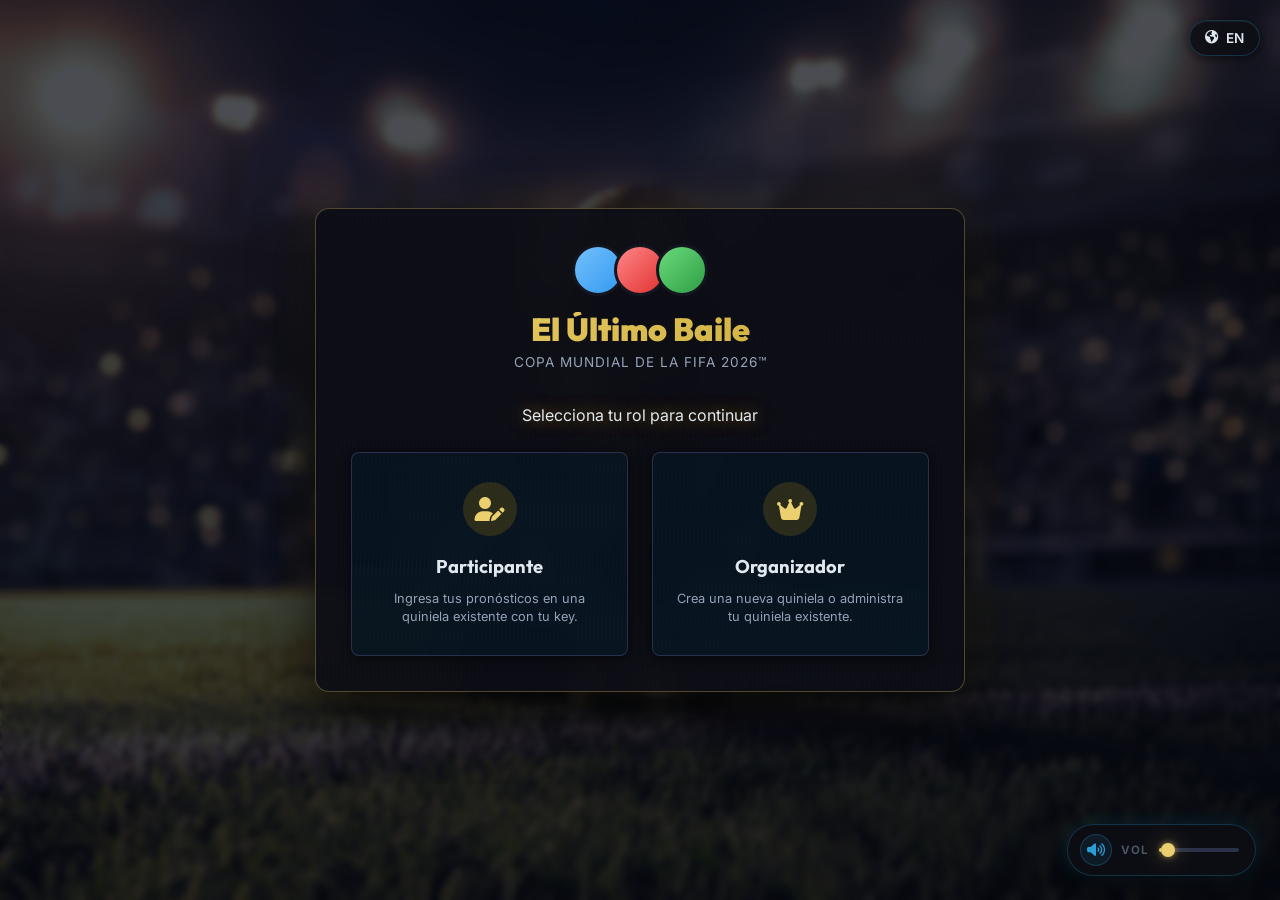
==== commit 6ea2ddc8: "UPGRADE" ====
--- a/index.html
+++ b/index.html
@@ -37,8 +37,38 @@
         </button>
     </div>
 
-    <!-- LOGIN GATEWAY / WELCOME OVERLAY -->
-    <div id="login-gate" class="login-overlay">
+    <!-- LANDING SCREEN: ROLE SELECTION -->
+    <div id="landing-screen" class="login-overlay">
+        <div class="login-card card text-center select-role-card">
+            <div class="login-header">
+                <div class="legends-avatars">
+                    <div class="legend-avatar messi" title="Messi"></div>
+                    <div class="legend-avatar cr7" title="Cristiano Ronaldo"></div>
+                    <div class="legend-avatar neymar" title="Neymar Jr"></div>
+                </div>
+                <h1 class="logo-title outfit" data-i18n="login-title">El Último Baile</h1>
+                <p class="logo-subtitle" data-i18n="login-subtitle">Mundial 2026 • Quiniela IA de Leyendas</p>
+            </div>
+            
+            <p class="role-instructions mb-4 text-glow">Selecciona tu rol para continuar</p>
+            
+            <div class="role-selection-grid">
+                <div class="role-option-card card" onclick="showParticipantLogin()">
+                    <div class="role-icon"><i class="fa-solid fa-user-pen"></i></div>
+                    <h3 class="outfit">Participante</h3>
+                    <p>Ingresa tus pronósticos en una quiniela existente con tu key.</p>
+                </div>
+                <div class="role-option-card card" onclick="showOrganizerLogin()">
+                    <div class="role-icon"><i class="fa-solid fa-crown"></i></div>
+                    <h3 class="outfit">Organizador</h3>
+                    <p>Crea una nueva quiniela o administra tu quiniela existente.</p>
+                </div>
+            </div>
+        </div>
+    </div>
+
+    <!-- LOGIN GATEWAY / WELCOME OVERLAY (PARTICIPANT) -->
+    <div id="login-gate" class="login-overlay hidden">
         <div class="login-card card">
             <div class="login-header">
                 <div class="legends-avatars">
@@ -47,11 +77,11 @@
                     <div class="legend-avatar neymar" title="Neymar Jr"></div>
                 </div>
                 <h1 class="logo-title outfit" data-i18n="login-title">El Último Baile</h1>
-                <p class="logo-subtitle" data-i18n="login-subtitle">Mundial 2026 • Quiniela IA de Leyendas</p>
+                <p class="logo-subtitle">Acceso de Participante</p>
             </div>
             
             <div id="login-error" class="alert alert-danger hidden"></div>
-
+ 
             <form id="login-form" onsubmit="handleLogin(event)">
                 <div class="input-group">
                     <label for="login-name" data-i18n="label-name">Nombre Completo</label>
@@ -60,7 +90,7 @@
                         <input type="text" id="login-name" required placeholder="Ej. Lionel Messi">
                     </div>
                 </div>
-
+ 
                 <div class="input-group">
                     <label for="login-email" data-i18n="label-email">Correo Electrónico</label>
                     <div class="input-wrapper">
@@ -68,7 +98,7 @@
                         <input type="email" id="login-email" required placeholder="correo@ejemplo.com">
                     </div>
                 </div>
-
+ 
                 <div class="input-group">
                     <label for="login-key" data-i18n="label-key">Key de Acceso</label>
                     <div class="input-wrapper">
@@ -76,15 +106,133 @@
                         <input type="password" id="login-key" required placeholder="Clave de 4 caracteres">
                     </div>
                 </div>
-
+ 
                 <button type="submit" id="login-submit-btn" class="btn btn-primary btn-block">
                     <span data-i18n="btn-enter">Ingresar a la Quiniela</span> <i class="fa-solid fa-arrow-right"></i>
                 </button>
             </form>
+ 
+            <button class="btn btn-secondary btn-block mt-3" onclick="showLandingScreen()">
+                <i class="fa-solid fa-arrow-left"></i> Volver al Inicio
+            </button>
 
             <div class="login-footer">
                 <p data-i18n="login-info">Para obtener una clave de acceso, contacta al administrador.</p>
             </div>
+        </div>
+    </div>
+
+    <!-- ORGANIZER GATEWAY -->
+    <div id="organizer-gate" class="login-overlay hidden">
+        <div class="login-card card">
+            <div class="login-header">
+                <div class="legends-avatars">
+                    <div class="legend-avatar messi" title="Messi"></div>
+                    <div class="legend-avatar cr7" title="Cristiano Ronaldo"></div>
+                    <div class="legend-avatar neymar" title="Neymar Jr"></div>
+                </div>
+                <h1 class="logo-title outfit"><i class="fa-solid fa-crown text-gold"></i> Organizador</h1>
+                <p class="logo-subtitle">Crea o administra tu quiniela</p>
+            </div>
+            
+            <div id="org-error" class="alert alert-danger hidden"></div>
+            
+            <div class="org-tabs mb-4">
+                <button id="org-tab-create" class="org-tab-btn active" onclick="switchOrgAction('create')">Crear Nueva</button>
+                <button id="org-tab-login" class="org-tab-btn" onclick="switchOrgAction('login')">Ingresar al Panel</button>
+            </div>
+
+            <!-- CREATE QUINIELA FORM -->
+            <form id="org-create-form" onsubmit="handleCreateQuiniela(event)">
+                <div class="input-group">
+                    <label for="org-create-email">Correo del Organizador</label>
+                    <div class="input-wrapper">
+                        <i class="fa-solid fa-envelope"></i>
+                        <input type="email" id="org-create-email" required placeholder="tu-correo@ejemplo.com">
+                    </div>
+                </div>
+
+                <div class="input-group">
+                    <label>Tipo de Quiniela</label>
+                    <div class="radio-group-vertical">
+                        <label class="radio-label">
+                            <input type="radio" name="org-type" value="Completa" checked>
+                            <span class="radio-custom-box">
+                                <strong>Completa</strong>
+                                <small>Predice todo el torneo antes del inicio.</small>
+                            </span>
+                        </label>
+                        <label class="radio-label">
+                            <input type="radio" name="org-type" value="Por fase">
+                            <span class="radio-custom-box">
+                                <strong>Por fase</strong>
+                                <small>Primero Fase de Grupos, luego Playoffs.</small>
+                            </span>
+                        </label>
+                    </div>
+                </div>
+
+                <button type="submit" id="org-create-submit" class="btn btn-primary btn-block">
+                    <span>Crear Quiniela</span> <i class="fa-solid fa-plus"></i>
+                </button>
+            </form>
+
+            <!-- ACCESS PANEL FORM -->
+            <form id="org-login-form" class="hidden" onsubmit="handleOrganizerLogin(event)">
+                <div class="input-group">
+                    <label for="org-login-email">Correo del Organizador</label>
+                    <div class="input-wrapper">
+                        <i class="fa-solid fa-envelope"></i>
+                        <input type="email" id="org-login-email" required placeholder="tu-correo@ejemplo.com">
+                    </div>
+                </div>
+
+                <div class="input-group">
+                    <label for="org-login-key">Key de Organizador</label>
+                    <div class="input-wrapper">
+                        <i class="fa-solid fa-key"></i>
+                        <input type="password" id="org-login-key" required placeholder="Ej. ORG-XXXX">
+                    </div>
+                </div>
+
+                <button type="submit" id="org-login-submit" class="btn btn-primary btn-block">
+                    <span>Acceder al Panel</span> <i class="fa-solid fa-arrow-right"></i>
+                </button>
+            </form>
+
+            <button class="btn btn-secondary btn-block mt-3" onclick="showLandingScreen()">
+                <i class="fa-solid fa-arrow-left"></i> Volver al Inicio
+            </button>
+        </div>
+    </div>
+
+    <!-- SUCCESS MODAL FOR NEW QUINIELA -->
+    <div id="success-overlay" class="login-overlay hidden">
+        <div class="login-card card text-center success-card">
+            <div class="success-icon-wrapper">
+                <i class="fa-solid fa-circle-check text-success"></i>
+            </div>
+            <h2 class="outfit mt-3" style="color: var(--accent-gold);">¡Quiniela Creada!</h2>
+            <p class="mt-2 text-secondary" style="font-size:0.85rem;">Copia estos datos. La Key es tu clave de administrador.</p>
+            
+            <div class="success-details-box mt-4">
+                <div class="detail-item">
+                    <span>Key de Organizador:</span>
+                    <strong id="success-org-key" class="text-glow" style="color:var(--accent-gold); font-size:1.2rem;">ORG-XXXX</strong>
+                </div>
+                <div class="detail-item mt-2">
+                    <span>Tipo de Quiniela:</span>
+                    <strong id="success-quiniela-type" style="color:#fff;">Por fase</strong>
+                </div>
+                <div class="detail-item mt-3">
+                    <span style="font-size:0.75rem;color:var(--text-muted);display:block;margin-bottom:0.25rem;">Google Sheet para ver datos:</span>
+                    <a id="success-sheet-url" href="#" target="_blank" class="sheet-link-url" style="color:var(--primary); text-decoration:underline;">Abrir Google Sheet <i class="fa-solid fa-arrow-up-right-from-square"></i></a>
+                </div>
+            </div>
+
+            <button class="btn btn-primary btn-block mt-4" onclick="enterCreatedQuiniela()">
+                Comenzar a Administrar <i class="fa-solid fa-arrow-right"></i>
+            </button>
         </div>
     </div>
 
@@ -342,9 +490,11 @@
                         <table class="leaderboard-table">
                             <thead>
                                 <tr>
-                                    <th style="width: 15%; text-align: center;" data-i18n="th-rank">Puesto</th>
+                                    <th style="width: 10%; text-align: center;" data-i18n="th-rank">Puesto</th>
                                     <th style="text-align: left;" data-i18n="th-name">Jugador</th>
-                                    <th style="width: 30%; text-align: center;" data-i18n="th-points">Puntos</th>
+                                    <th style="width: 20%; text-align: center;">Pts Grupos</th>
+                                    <th style="width: 20%; text-align: center;">Pts Playoffs</th>
+                                    <th style="width: 20%; text-align: center;" data-i18n="th-points">Total</th>
                                 </tr>
                             </thead>
                             <tbody id="leaderboard-body">
--- a/styles.css
+++ b/styles.css
@@ -1717,3 +1717,191 @@
   .user-welcome-banner { width: fit-content; }
   .save-toast { right: 0.75rem; bottom: 4rem; max-width: calc(100vw - 1.5rem); font-size: 0.82rem; }
 }
+
+/* ─── MULTI-QUINIELA & ROLE SELECTOR STYLES ────────────────────── */
+.select-role-card {
+  max-width: 650px !important;
+  padding: 2.2rem !important;
+}
+.role-selection-grid {
+  display: grid;
+  grid-template-columns: 1fr 1fr;
+  gap: 1.5rem;
+  margin-top: 1rem;
+}
+@media (max-width: 600px) {
+  .role-selection-grid {
+    grid-template-columns: 1fr;
+    gap: 1rem;
+  }
+}
+.role-option-card {
+  background: rgba(2,30,46,0.45);
+  border: 1px solid var(--border-color);
+  padding: 1.8rem 1.2rem;
+  border-radius: var(--radius-sm);
+  cursor: pointer;
+  transition: transform var(--transition), border-color var(--transition), background var(--transition);
+  display: flex;
+  flex-direction: column;
+  align-items: center;
+  gap: 0.75rem;
+}
+.role-option-card:hover {
+  transform: translateY(-5px);
+  border-color: var(--accent-gold);
+  background: rgba(2,30,46,0.7);
+}
+.role-icon {
+  width: 54px;
+  height: 54px;
+  border-radius: 50%;
+  background: rgba(255,183,3,0.15);
+  display: flex;
+  align-items: center;
+  justify-content: center;
+  font-size: 1.5rem;
+  color: var(--accent-gold);
+  margin-bottom: 0.5rem;
+  transition: transform var(--transition);
+}
+.role-option-card:hover .role-icon {
+  transform: scale(1.1);
+}
+.role-option-card h3 {
+  font-size: 1.15rem;
+  font-weight: 700;
+  color: var(--text-primary);
+  margin: 0;
+}
+.role-option-card p {
+  font-size: 0.8rem;
+  color: var(--text-secondary);
+  line-height: 1.4;
+  margin: 0;
+  text-align: center;
+}
+
+/* Organizer Tabs */
+.org-tabs {
+  display: flex;
+  background: rgba(0,0,0,0.3);
+  border-radius: var(--radius-sm);
+  padding: 0.25rem;
+  border: 1px solid var(--border-color);
+}
+.org-tab-btn {
+  flex: 1;
+  background: transparent;
+  border: none;
+  color: var(--text-secondary);
+  padding: 0.5rem 1rem;
+  font-size: 0.85rem;
+  font-weight: 600;
+  cursor: pointer;
+  border-radius: calc(var(--radius-sm) - 2px);
+  transition: all var(--transition);
+}
+.org-tab-btn.active {
+  background: var(--accent-gold);
+  color: #000;
+}
+
+/* Radio Group */
+.radio-group-vertical {
+  display: flex;
+  flex-direction: column;
+  gap: 0.75rem;
+  margin-top: 0.5rem;
+}
+.radio-label {
+  display: flex;
+  align-items: flex-start;
+  gap: 0.75rem;
+  cursor: pointer;
+}
+.radio-label input[type="radio"] {
+  margin-top: 0.4rem;
+  accent-color: var(--accent-gold);
+  width: 16px;
+  height: 16px;
+}
+.radio-custom-box {
+  display: flex;
+  flex-direction: column;
+  gap: 0.15rem;
+}
+.radio-custom-box strong {
+  font-size: 0.9rem;
+  color: var(--text-primary);
+}
+.radio-custom-box small {
+  font-size: 0.72rem;
+  color: var(--text-secondary);
+}
+
+/* Success details box */
+.success-details-box {
+  background: rgba(0,0,0,0.35);
+  border: 1px solid rgba(22,163,74,0.3);
+  padding: 1.25rem;
+  border-radius: var(--radius-sm);
+  text-align: left;
+}
+.detail-item {
+  display: flex;
+  flex-direction: column;
+  gap: 0.15rem;
+}
+.detail-item span {
+  font-size: 0.75rem;
+  color: var(--text-secondary);
+}
+.sheet-link-url {
+  display: inline-block;
+  font-size: 0.85rem;
+  font-weight: 600;
+  transition: color var(--transition);
+}
+.sheet-link-url:hover {
+  color: var(--accent-gold) !important;
+}
+.success-card {
+  border-color: rgba(22,163,74,0.5) !important;
+}
+.success-icon-wrapper {
+  width: 60px;
+  height: 60px;
+  border-radius: 50%;
+  background: rgba(22,163,74,0.15);
+  display: flex;
+  align-items: center;
+  justify-content: center;
+  font-size: 2.2rem;
+  margin: 0 auto;
+}
+
+/* Knockout locked styling */
+.playoff-locked {
+  position: relative;
+  opacity: 0.35;
+  pointer-events: none;
+  user-select: none;
+  filter: grayscale(80%);
+}
+.playoff-locked .goal-control {
+  visibility: hidden;
+}
+.lock-banner {
+  background: linear-gradient(135deg, rgba(239,68,68,0.15), rgba(2,30,46,0.85));
+  border: 1px solid rgba(239,68,68,0.4);
+  color: #f87171;
+  font-size: 0.85rem;
+  font-weight: 600;
+  padding: 0.75rem 1rem;
+  border-radius: var(--radius-sm);
+  display: flex;
+  align-items: center;
+  gap: 0.5rem;
+  margin-top: 1rem;
+}
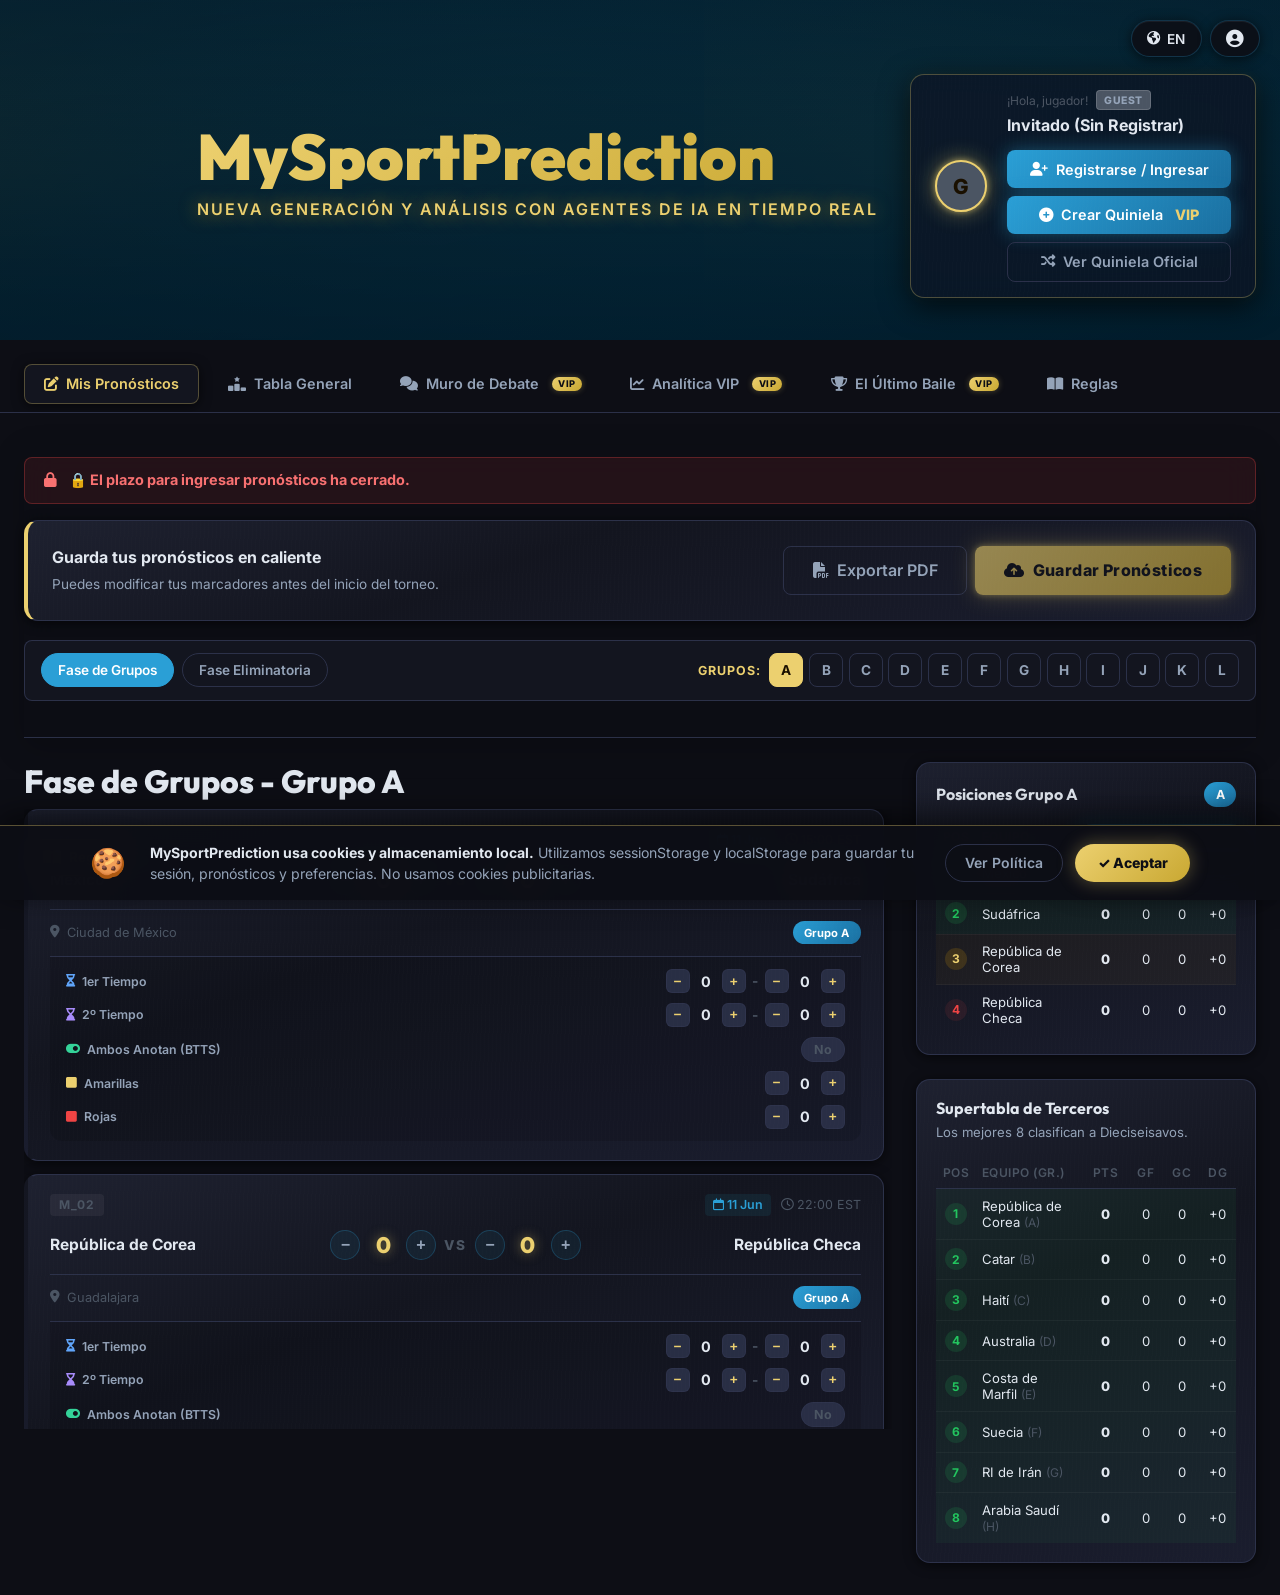
==== commit 83ae2312: "feat: MySportPrediction manual rules tab + MSP extended prediction fields (HT goals, BTTS, cards) + " ====
--- a/index.html
+++ b/index.html
@@ -3,7 +3,7 @@
 <head>
     <meta charset="UTF-8">
     <meta name="viewport" content="width=device-width, initial-scale=1.0">
-    <title>El Último Baile - Quiniela Mundial 2026</title>
+    <title>MySportPrediction - Quiniela Mundial 2026</title>
     <!-- Google Fonts -->
     <link rel="preconnect" href="https://fonts.googleapis.com">
     <link rel="preconnect" href="https://fonts.gstatic.com" crossorigin>
@@ -13,6 +13,11 @@
     <!-- Main Style Sheet -->
     <link rel="stylesheet" href="styles.css">
 
+    <!-- Three.js for 3D WebGL visuals -->
+    <script src="https://cdnjs.cloudflare.com/ajax/libs/three.js/r128/three.min.js"></script>
+    <!-- GSAP for advanced animations -->
+    <script src="https://cdnjs.cloudflare.com/ajax/libs/gsap/3.12.5/gsap.min.js"></script>
+
     <!-- Background Audio (loop infinito) -->
     <audio id="bg-audio" loop preload="auto">
       <source src="./Recursos/Sonido fondo.mp3" type="audio/mpeg">
@@ -21,6 +26,9 @@
 </head>
 <body class="dark-theme">
 
+    <!-- WebGL Canvas for interactive background particles -->
+    <canvas id="three-canvas"></canvas>
+
     <!-- VIDEO BG: Scroll-controlled AnimacionCopa -->
     <video id="matches-video-bg" muted playsinline preload="auto">
       <source src="./Recursos/AnimacionCopa.mp4" type="video/mp4">
@@ -32,13 +40,17 @@
         <button id="lang-toggle-btn" class="control-btn" title="Switch Language" onclick="toggleLanguage()">
             <i class="fa-solid fa-earth-americas"></i> <span id="lang-btn-text">EN</span>
         </button>
+        <!-- Login/User icon button: visible when NOT logged in -->
+        <button id="header-login-btn" class="control-btn" title="Iniciar Sesión / Registrarse" onclick="openAuthModal('register')" style="display:none;">
+            <i class="fa-solid fa-circle-user" style="font-size:1.1rem;"></i>
+        </button>
         <button id="logout-btn" class="control-btn hidden" title="Cerrar Sesión" onclick="logout()">
             <i class="fa-solid fa-right-from-bracket"></i>
         </button>
     </div>
 
     <!-- LANDING SCREEN: ROLE SELECTION -->
-    <div id="landing-screen" class="login-overlay">
+    <div id="landing-screen" class="login-overlay hidden">
         <div class="login-card card text-center select-role-card">
             <div class="login-header">
                 <div class="legends-avatars">
@@ -46,8 +58,8 @@
                     <div class="legend-avatar cr7" title="Cristiano Ronaldo"></div>
                     <div class="legend-avatar neymar" title="Neymar Jr"></div>
                 </div>
-                <h1 class="logo-title outfit" data-i18n="login-title">El Último Baile</h1>
-                <p class="logo-subtitle" data-i18n="login-subtitle">Mundial 2026 • Quiniela IA de Leyendas</p>
+                <h1 class="logo-title outfit">MySportPrediction</h1>
+                <p class="logo-subtitle" data-i18n="hero-tagline">Nueva generación y análisis con agentes de IA en tiempo real</p>
             </div>
             
             <p class="role-instructions mb-4 text-glow">Selecciona tu rol para continuar</p>
@@ -172,6 +184,28 @@
                     </div>
                 </div>
 
+                <div class="input-group">
+                    <label>Nivel de Quiniela</label>
+                    <div class="billing-selector-grid">
+                        <div class="billing-option-card active" id="billing-free" onclick="selectBillingLevel('Gratuita')">
+                            <div class="billing-icon"><i class="fa-solid fa-gift"></i></div>
+                            <strong>Gratuita</strong>
+                            <span>Hasta 15 jugadores</span>
+                        </div>
+                        <div class="billing-option-card" id="billing-premium" onclick="selectBillingLevel('Premium')">
+                            <div class="billing-icon"><i class="fa-solid fa-gem"></i></div>
+                            <strong>Premium</strong>
+                            <span>Sin límites + VIP</span>
+                        </div>
+                        <div class="billing-option-card" id="billing-private" onclick="selectBillingLevel('Privada')">
+                            <div class="billing-icon"><i class="fa-solid fa-shield-halved text-gold"></i></div>
+                            <strong>Privada (VIP)</strong>
+                            <span>Base de datos privada</span>
+                        </div>
+                    </div>
+                    <input type="hidden" id="org-level" name="org-level" value="Gratuita">
+                </div>
+
                 <button type="submit" id="org-create-submit" class="btn btn-primary btn-block">
                     <span>Crear Quiniela</span> <i class="fa-solid fa-plus"></i>
                 </button>
@@ -245,21 +279,37 @@
             <div class="hero-overlay"></div>
             <div class="hero-container container">
                 <!-- LEFT COLUMN: Title only -->
-                <div class="hero-left">
+                <div class="hero-left" style="display:flex; align-items:center; gap:1.5rem;">
+                    <div id="ball-3d-container"></div>
                     <div class="hero-titles">
-                        <h1 class="outfit hero-main-title" data-i18n="hero-title">El Último Baile</h1>
-                        <p class="hero-subtitle text-glow" data-i18n="hero-tagline">Quiniela IA • Copa Mundial de la FIFA 2026™</p>
+                        <h1 class="outfit hero-main-title">MySportPrediction</h1>
+                        <p class="hero-subtitle text-glow" data-i18n="hero-tagline">Nueva generación y análisis con agentes de IA en tiempo real</p>
                     </div>
                 </div>
                 <!-- RIGHT COLUMN: User welcome card -->
                 <div class="hero-right">
-                    <div class="user-welcome-banner card">
-                        <div class="user-avatar" id="header-avatar">M</div>
-                        <div class="user-meta">
-                            <span class="user-greeting" data-i18n="greeting">¡Hola, jugador!</span>
-                            <h3 id="header-user-name">Usuario de Prueba</h3>
-                        </div>
-                    </div>
+        <div class="user-welcome-banner card">
+      <div class="user-avatar" id="header-avatar" onclick="triggerAvatarUpload()" style="cursor: pointer; position: relative; overflow: hidden;" title="Cambiar avatar (Máx 184x184)">M</div>
+      <input type="file" id="avatar-file-input" style="display: none;" accept="image/*" onchange="handleAvatarUpload(event)">
+      <div class="user-meta">
+        <div class="flex-align" style="gap:0.5rem;">
+          <span class="user-greeting" data-i18n="greeting">¡Hola, jugador!</span>
+          <span id="user-tier-badge" class="badge-tier F2P">F2P</span>
+        </div>
+        <h3 id="header-user-name">Usuario de Prueba</h3>
+        <div class="user-actions-banner">
+          <button id="upgrade-vip-banner-btn" class="btn btn-xs btn-gold" onclick="openCheckoutModal()">
+            <i class="fa-solid fa-gem"></i> Obtener Pase VIP
+          </button>
+          <button id="create-quiniela-banner-btn" class="btn btn-xs btn-primary" onclick="openCreateQuinielaModal()" style="display: none;">
+            <i class="fa-solid fa-plus-circle"></i> Crear Quiniela
+          </button>
+          <button id="toggle-quiniela-context-btn" class="btn btn-xs btn-secondary" style="display: none;">
+            <i class="fa-solid fa-shuffle"></i> Ver Quiniela Oficial
+          </button>
+        </div>
+      </div>
+    </div>
                 </div>
             </div>
         </header>
@@ -272,13 +322,22 @@
             <button id="tab-leaderboard" class="tab-btn" onclick="switchTab('leaderboard')">
                 <i class="fa-solid fa-ranking-star"></i> <span data-i18n="tab-label-leaderboard">Tabla General</span>
             </button>
-            <button id="tab-tribute" class="tab-btn" onclick="switchTab('tribute')">
+            <button id="tab-chat" class="tab-btn tab-vip-locked" onclick="switchTab('chat')">
+                <i class="fa-solid fa-comments"></i> <span>Muro de Debate</span>
+                <span class="tab-vip-badge">VIP</span>
+            </button>
+            <button id="tab-analytics" class="tab-btn tab-vip-locked" onclick="switchTab('analytics')">
+                <i class="fa-solid fa-chart-line"></i> <span>Analítica VIP</span>
+                <span class="tab-vip-badge">VIP</span>
+            </button>
+            <button id="tab-tribute" class="tab-btn tab-vip-locked" onclick="switchTab('tribute')">
                 <i class="fa-solid fa-trophy"></i> <span data-i18n="tab-label-tribute">El Último Baile</span>
+                <span class="tab-vip-badge">VIP</span>
             </button>
-            <!-- ADMIN TAB: hidden by default, revealed only for admin email -->
-            <button id="tab-admin" class="tab-btn tab-admin-btn" onclick="switchTab('admin')" style="display:none">
-                <i class="fa-solid fa-gear"></i> <span>⚙️ Panel Admin</span>
+            <button id="tab-rules" class="tab-btn" onclick="switchTab('rules')">
+                <i class="fa-solid fa-book-open"></i> <span data-i18n="tab-label-rules">Reglas</span>
             </button>
+
         </nav>
 
         <!-- PRE-DEADLINE WARNING BANNER (shown 2h before close) -->
@@ -295,48 +354,68 @@
             <!-- SECTION: PRONÓSTICOS -->
             <section id="sec-predictions" class="content-section active">
                 
-                <!-- DEADLINE & SAVE STATUS BAR -->
-                <div id="deadline-bar" class="alert alert-info flex-between flex-wrap">
-                    <div class="flex-align">
-                        <i class="fa-solid fa-clock-rotate-left"></i>
-                        <span>
-                            <strong data-i18n="deadline-label">Límite de Envío:</strong> 
-                            <span id="deadline-date-text">11 de Junio, 2026 @ 15:00 EST</span>
-                        </span>
-                    </div>
-                    <div id="countdown-wrapper" class="flex-align">
-                        <span id="countdown-timer" class="badge badge-gold">--:--:--:--</span>
-                    </div>
-                </div>
-
-                <!-- SAVE PREDICTIONS FLOATING FLOAT BAR -->
-                <div class="save-predictions-panel card">
-                    <div class="panel-info">
-                        <p class="panel-title" data-i18n="save-panel-title">Guarda tus pronósticos en caliente</p>
-                        <p class="panel-subtitle" data-i18n="save-panel-subtitle">Puedes modificar tus marcadores antes del inicio del torneo.</p>
-                    </div>
-                    <div class="panel-actions">
-                        <button id="save-predictions-btn" class="btn btn-gold btn-lg" onclick="saveAllPredictions()">
-                            <i id="save-btn-icon" class="fa-solid fa-cloud-arrow-up"></i> 
-                            <span id="save-btn-text" data-i18n="btn-save-predictions">Guardar Pronósticos</span>
-                        </button>
-                    </div>
-                </div>
-
-                <!-- STAGE & GROUP FILTER BUTTONS -->
-                <div class="filter-wrapper flex-between flex-wrap">
-                    <div class="filter-group">
-                        <button class="filter-tab active" id="f-groups" onclick="switchFixtureStage('groups')">
-                            <span data-i18n="filter-groups">Fase de Grupos</span>
-                        </button>
-                        <button class="filter-tab" id="f-playoffs" onclick="switchFixtureStage('playoffs')">
-                            <span data-i18n="filter-playoffs">Fase de Eliminatorias (Playoffs)</span>
-                        </button>
-                    </div>
-                    <div class="group-selectors-wrapper flex-align" style="gap:0.5rem;">
-                        <span class="group-label-prefix">Grupos:</span>
-                        <div class="group-selectors flex-wrap" id="group-letter-selectors">
-                            <!-- Letters A to L injected by JS -->
+                <!-- PRINT-ONLY BRANDING HEADER -->
+                <div class="print-only-header">
+                    <div class="print-header-content">
+                        <img src="./Recursos/logo.jpg" alt="MySportPrediction Logo" class="print-brand-logo">
+                        <div class="print-brand-titles">
+                            <h1 class="outfit">MySportPrediction</h1>
+                            <p class="print-brand-tagline" data-i18n="hero-tagline">Nueva generación y análisis con agentes de IA en tiempo real</p>
+                        </div>
+                    </div>
+                    <div class="print-user-meta" id="print-user-meta-info">
+                        <!-- User name will be injected by JS -->
+                    </div>
+                </div>
+                
+                <!-- STICKY PREDICTIONS HEADER -->
+                <div class="sticky-predictions-header">
+                    <!-- DEADLINE & SAVE STATUS BAR -->
+                    <div id="deadline-bar" class="alert alert-info flex-between flex-wrap">
+                        <div class="flex-align">
+                            <i class="fa-solid fa-clock-rotate-left"></i>
+                            <span>
+                                <strong data-i18n="deadline-label">Límite de Envío:</strong> 
+                                <span id="deadline-date-text">11 de Junio, 2026 @ 15:00 EST</span>
+                            </span>
+                        </div>
+                        <div id="countdown-wrapper" class="flex-align">
+                            <span id="countdown-timer" class="badge badge-gold">--:--:--:--</span>
+                        </div>
+                    </div>
+
+                    <!-- SAVE PREDICTIONS FLOATING FLOAT BAR -->
+                    <div class="save-predictions-panel card">
+                        <div class="panel-info">
+                            <p class="panel-title" data-i18n="save-panel-title">Guarda tus pronósticos en caliente</p>
+                            <p class="panel-subtitle" data-i18n="save-panel-subtitle">Puedes modificar tus marcadores antes del inicio del torneo.</p>
+                        </div>
+                        <div class="panel-actions" style="display:flex; gap:0.5rem; flex-wrap:wrap;">
+                            <button id="export-pdf-btn" class="btn btn-secondary btn-lg" onclick="exportPredictionsToPDF()">
+                                <i class="fa-solid fa-file-pdf"></i> <span data-i18n="btn-export-pdf">Exportar PDF</span>
+                            </button>
+                            <button id="save-predictions-btn" class="btn btn-gold btn-lg" onclick="saveAllPredictions()">
+                                <i id="save-btn-icon" class="fa-solid fa-cloud-arrow-up"></i> 
+                                <span id="save-btn-text" data-i18n="btn-save-predictions">Guardar Pronósticos</span>
+                            </button>
+                        </div>
+                    </div>
+
+                    <!-- STAGE & GROUP FILTER BUTTONS -->
+                    <div class="filter-wrapper flex-between flex-wrap">
+                        <div class="filter-group">
+                            <button class="filter-tab active" id="f-groups" onclick="switchFixtureStage('groups')">
+                                <span data-i18n="filter-groups">Fase de Grupos</span>
+                            </button>
+                            <button class="filter-tab" id="f-playoffs" onclick="switchFixtureStage('playoffs')">
+                                <span data-i18n="filter-playoffs">Fase de Eliminatorias (Playoffs)</span>
+                            </button>
+                        </div>
+                        <div class="group-selectors-wrapper flex-align" style="gap:0.5rem;">
+                            <span class="group-label-prefix">Grupos:</span>
+                            <div class="group-selectors flex-wrap" id="group-letter-selectors">
+                                <!-- Letters A to L injected by JS -->
+                            </div>
                         </div>
                     </div>
                 </div>
@@ -409,6 +488,302 @@
 
                 </div>
 
+                <!-- PRINT-ONLY BRANDING FOOTER -->
+                <div class="print-only-footer">
+                    <p>Documento de predicciones oficial generado en <strong>MySportPrediction</strong> (www.mysportprediction.com). Todos los derechos reservados © 2026.</p>
+                </div>
+            </section>
+
+            <!-- SECTION: RULES (MySportPrediction Official Manual) -->
+            <section id="sec-rules" class="content-section">
+                <div class="rules-page-wrapper">
+
+                    <!-- Hero header -->
+                    <div class="rules-hero">
+                        <div class="rules-hero-badge"><i class="fa-solid fa-book-open"></i></div>
+                        <h2 class="outfit rules-main-title">📖 Manual MySportPrediction</h2>
+                        <p class="rules-hero-subtitle" data-i18n="rules-subtitle">New Generation and Analysis with AI Agents in Real Time — Sistema de Puntuación Oficial</p>
+                    </div>
+
+                    <!-- 1. Submission Deadline -->
+                    <div class="rules-section card">
+                        <div class="rules-section-header">
+                            <span class="rules-section-icon">📅</span>
+                            <h3 class="outfit">1. Ventana de Entrega <span class="rules-label-en">(Submission Deadline)</span></h3>
+                        </div>
+                        <ul class="rules-list">
+                            <li><i class="fa-solid fa-clock text-gold"></i> <strong>Fecha Límite:</strong> Las predicciones deben guardarse antes de la fecha límite indicada en la interfaz principal <span class="badge badge-gold" style="font-size:0.75rem;">11 Jun 2026 @ 15:00 EST</span></li>
+                            <li><i class="fa-solid fa-pen-to-square text-gold"></i> <strong>Modificaciones Live:</strong> Puedes actualizar marcadores y variables cuantas veces sea necesario <em>antes</em> del inicio del torneo o fecha límite.</li>
+                            <li><i class="fa-solid fa-snowflake" style="color:#60a5fa;"></i> <strong>Congelación:</strong> Una vez cerrada la ventana, los agentes de IA congelarán las bases de datos para el cálculo en tiempo real.</li>
+                        </ul>
+                    </div>
+
+                    <!-- 2. Scoring Matrix -->
+                    <div class="rules-section card">
+                        <div class="rules-section-header">
+                            <span class="rules-section-icon">📊</span>
+                            <h3 class="outfit">2. Matriz de Puntuación Profesional <span class="rules-label-en">(Variables Exactas)</span></h3>
+                        </div>
+                        <p class="rules-note">Para premiar la verdadera precisión probabilística y eliminar el factor de "suerte por aproximación", la plataforma evalúa únicamente <strong>valores discretos exactos</strong>. No existen rangos ni umbrales intermedios.</p>
+
+                        <div class="rules-scoring-grid">
+                            <!-- Block A -->
+                            <div class="rules-block">
+                                <div class="rules-block-header" style="background: linear-gradient(135deg,rgba(59,130,246,0.2),rgba(37,99,235,0.1)); border-left: 3px solid #3b82f6;">
+                                    <span class="rules-block-letter">A</span>
+                                    <span>Bloque Principal: Tendencia y Marcador Exacto</span>
+                                </div>
+                                <div class="rules-score-row">
+                                    <div class="rules-score-badge" style="background:rgba(59,130,246,0.15);color:#60a5fa;">+3 pts</div>
+                                    <div>
+                                        <strong>Acierto de Tendencia (1X2)</strong>
+                                        <p>Predecir si gana el local, hay empate o gana el visitante.</p>
+                                    </div>
+                                </div>
+                                <div class="rules-score-row">
+                                    <div class="rules-score-badge" style="background:rgba(236,208,111,0.15);color:#ecd06f;">+6 pts</div>
+                                    <div>
+                                        <strong>Acierto de Marcador Exacto</strong>
+                                        <p>Precisión en el resultado final del partido reglamentario. <em>(Total acumulado: 9 pts)</em></p>
+                                    </div>
+                                </div>
+                                <div class="rules-score-row">
+                                    <div class="rules-score-badge" style="background:rgba(59,130,246,0.15);color:#60a5fa;">+2 pts</div>
+                                    <div>
+                                        <strong>Bonificación Dixon-Coles (Empate con Goles)</strong>
+                                        <p>Si predices un empate con goles (ej. 1-1, 2-2) y aciertas. Alta complejidad matemática. <em>(Total: 11 pts)</em></p>
+                                    </div>
+                                </div>
+                            </div>
+
+                            <!-- Block B -->
+                            <div class="rules-block">
+                                <div class="rules-block-header" style="background: linear-gradient(135deg,rgba(236,208,111,0.2),rgba(201,168,50,0.1)); border-left: 3px solid #ecd06f;">
+                                    <span class="rules-block-letter" style="color:#ecd06f;">B</span>
+                                    <span>Bloque de Goles por Tiempos <span class="rules-label-en">(Micro-métricas)</span></span>
+                                </div>
+                                <div class="rules-score-row">
+                                    <div class="rules-score-badge" style="background:rgba(236,208,111,0.15);color:#ecd06f;">+3 pts</div>
+                                    <div>
+                                        <strong>Cantidad Exacta de Goles en el 1er Tiempo</strong>
+                                        <p>Se debe acertar de forma exacta cuántos goles anotó cada equipo en los primeros 45 minutos.</p>
+                                    </div>
+                                </div>
+                                <div class="rules-score-row">
+                                    <div class="rules-score-badge" style="background:rgba(236,208,111,0.15);color:#ecd06f;">+3 pts</div>
+                                    <div>
+                                        <strong>Cantidad Exacta de Goles en el 2º Tiempo</strong>
+                                        <p>Se debe acertar la cantidad exacta de goles anotados exclusivamente en la segunda mitad por cada bando.</p>
+                                    </div>
+                                </div>
+                                <div class="rules-score-row">
+                                    <div class="rules-score-badge" style="background:rgba(59,130,246,0.15);color:#60a5fa;">+1 pt</div>
+                                    <div>
+                                        <strong>Mercado BTTS (Ambos Equipos Anotan)</strong>
+                                        <p>Variable binaria (Sí / No) que evalúa el cruce de fuerzas ofensivas y defensivas.</p>
+                                    </div>
+                                </div>
+                            </div>
+
+                            <!-- Block C -->
+                            <div class="rules-block">
+                                <div class="rules-block-header" style="background: linear-gradient(135deg,rgba(239,68,68,0.2),rgba(185,28,28,0.1)); border-left: 3px solid #ef4444;">
+                                    <span class="rules-block-letter" style="color:#ef4444;">C</span>
+                                    <span>Bloque Disciplinario Quirúrgico <span class="rules-label-en">(Todo o Nada)</span></span>
+                                </div>
+                                <div class="rules-score-row">
+                                    <div class="rules-score-badge" style="background:rgba(239,68,68,0.15);color:#f87171; font-size:1.1rem;">+8 pts</div>
+                                    <div>
+                                        <strong>Acierto de Tarjetas Exactas (Combo)</strong>
+                                        <p>El analista debe clavar tanto la cantidad exacta de <span style="color:#ecd06f;">tarjetas amarillas</span> totales como de <span style="color:#f87171;">tarjetas rojas</span> totales del encuentro.</p>
+                                        <div class="rules-warning"><i class="fa-solid fa-triangle-exclamation"></i> <strong>Regla Estricta Todo o Nada:</strong> Si falla cualquiera de las dos tarjetas, el bloque completo se evalúa como fallido. No hay puntos parciales.</div>
+                                    </div>
+                                </div>
+                            </div>
+                        </div>
+                    </div>
+
+                    <!-- 3. Summary Table -->
+                    <div class="rules-section card">
+                        <div class="rules-section-header">
+                            <span class="rules-section-icon">📈</span>
+                            <h3 class="outfit">3. Tabla Resumen de Puntuación Base</h3>
+                        </div>
+                        <div class="table-responsive">
+                            <table class="rules-table">
+                                <thead>
+                                    <tr>
+                                        <th>Categoría</th>
+                                        <th>Evento Evaluado</th>
+                                        <th style="text-align:center;">Puntos</th>
+                                        <th>Criterio</th>
+                                    </tr>
+                                </thead>
+                                <tbody>
+                                    <tr>
+                                        <td><span style="color:#60a5fa;">🔵 Tendencia</span></td>
+                                        <td>Ganador del partido o Empate (1X2)</td>
+                                        <td style="text-align:center;"><strong class="text-gold">+3 pts</strong></td>
+                                        <td>Predicción básica de rumbo.</td>
+                                    </tr>
+                                    <tr>
+                                        <td><span style="color:#ecd06f;">🟡 Marcador</span></td>
+                                        <td>Resultado Exacto del Partido (ej. 2 - 1)</td>
+                                        <td style="text-align:center;"><strong class="text-gold">+6 pts</strong></td>
+                                        <td>Precisión del marcador final.</td>
+                                    </tr>
+                                    <tr>
+                                        <td><span style="color:#60a5fa;">🔵 Dixon-Coles</span></td>
+                                        <td>Marcador de Empate con Goles (ej. 2-2)</td>
+                                        <td style="text-align:center;"><strong class="text-gold">+2 pts</strong></td>
+                                        <td>Bonificación por complejidad.</td>
+                                    </tr>
+                                    <tr>
+                                        <td><span style="color:#ecd06f;">🟡 Tiempo I</span></td>
+                                        <td>Goles exactos del 1er Tiempo (Loc/Vis)</td>
+                                        <td style="text-align:center;"><strong class="text-gold">+3 pts</strong></td>
+                                        <td>Micro-métrica de la primera mitad.</td>
+                                    </tr>
+                                    <tr>
+                                        <td><span style="color:#ecd06f;">🟡 Tiempo II</span></td>
+                                        <td>Goles exactos del 2º Tiempo (Loc/Vis)</td>
+                                        <td style="text-align:center;"><strong class="text-gold">+3 pts</strong></td>
+                                        <td>Micro-métrica de la segunda mitad.</td>
+                                    </tr>
+                                    <tr>
+                                        <td><span style="color:#60a5fa;">🔵 Mercado BTTS</span></td>
+                                        <td>Ambos equipos anotan (Sí / No)</td>
+                                        <td style="text-align:center;"><strong class="text-gold">+1 pt</strong></td>
+                                        <td>Variable binaria de tendencia.</td>
+                                    </tr>
+                                    <tr>
+                                        <td><span style="color:#f87171;">🔴 Disciplina</span></td>
+                                        <td>Cantidad Exacta de Amarillas Y Rojas</td>
+                                        <td style="text-align:center;"><strong class="text-gold">+8 pts</strong></td>
+                                        <td>Combo perfecto (Todo o Nada).</td>
+                                    </tr>
+                                    <tr style="background:rgba(236,208,111,0.08);">
+                                        <td colspan="2"><strong>🏆 MÁXIMO POR PARTIDO (Base)</strong></td>
+                                        <td style="text-align:center;"><strong style="color:#ecd06f;font-size:1.1rem;">26 pts</strong></td>
+                                        <td>Tendencia+Marcador+Dixon+T1+T2+BTTS+Cards</td>
+                                    </tr>
+                                </tbody>
+                            </table>
+                        </div>
+                    </div>
+
+                    <!-- 4. Tiebreaker Rules -->
+                    <div class="rules-section card">
+                        <div class="rules-section-header">
+                            <span class="rules-section-icon">🏆</span>
+                            <h3 class="outfit">4. Reglas del Podio Top 10 y Desempate Técnico</h3>
+                        </div>
+                        <p>MySportPrediction premia la consistencia mediante un formato de <strong>Podio Top 10</strong> con distribución de premios compartida. Si al finalizar el torneo el corte de los primeros 10 lugares arroja un puntaje idéntico, todos los analistas empatados dentro de ese rango comparten el premio.</p>
+                        <p style="margin-top:0.75rem;">Para ordenar el Leaderboard, se aplicará el <strong>Desempate Técnico por Eficiencia Exacta en Cascada:</strong></p>
+                        <div class="rules-cascade">
+                            <div class="cascade-step">
+                                <div class="cascade-num">1°</div>
+                                <div><strong>Primer Filtro:</strong> Mayor cantidad de Marcadores Exactos del Partido acertados a lo largo de la competencia.</div>
+                            </div>
+                            <div class="cascade-step">
+                                <div class="cascade-num">2°</div>
+                                <div><strong>Segundo Filtro:</strong> Mayor cantidad de goles exactos por tiempos acertados (Suma de aciertos en Tiempo I + Tiempo II).</div>
+                            </div>
+                            <div class="cascade-step">
+                                <div class="cascade-num">3°</div>
+                                <div><strong>Tercer Filtro:</strong> Mayor cantidad de Combos de Tarjetas Exactas acertados.</div>
+                            </div>
+                            <div class="cascade-step" style="border-left-color:#ecd06f;">
+                                <div class="cascade-num" style="background:#ecd06f;color:#0d0e15;">∞</div>
+                                <div><strong>Resolución Final:</strong> Si tras los tres filtros aún quedan más de 10 personas con idénticas métricas, el premio se dividirá equitativamente entre los analistas restantes.</div>
+                            </div>
+                        </div>
+                    </div>
+
+                    <!-- 5. Phase Multipliers -->
+                    <div class="rules-section card">
+                        <div class="rules-section-header">
+                            <span class="rules-section-icon">🚀</span>
+                            <h3 class="outfit">5. Multiplicadores de Estabilidad por Fase</h3>
+                        </div>
+                        <p>Para premiar los modelos predictivos que demuestran <strong>resiliencia y estabilidad matemática</strong> a medida que la muestra de datos se reduce y la presión del torneo aumenta, los puntos base se multiplicarán según la fase del campeonato:</p>
+                        <div class="rules-multipliers-grid">
+                            <div class="multiplier-card">
+                                <div class="multiplier-phase">Fase de Grupos / Ronda de 32</div>
+                                <div class="multiplier-value">×1</div>
+                                <div class="multiplier-desc">Puntuación Base</div>
+                            </div>
+                            <div class="multiplier-card" style="border-color:rgba(59,130,246,0.4);">
+                                <div class="multiplier-phase">Octavos y Cuartos de Final</div>
+                                <div class="multiplier-value" style="color:#60a5fa;">×2</div>
+                                <div class="multiplier-desc">Puntos del partido duplicados</div>
+                            </div>
+                            <div class="multiplier-card" style="border-color:rgba(168,85,247,0.4);">
+                                <div class="multiplier-phase">Semifinales</div>
+                                <div class="multiplier-value" style="color:#c084fc;">×3</div>
+                                <div class="multiplier-desc">Puntos del partido triplicados</div>
+                            </div>
+                            <div class="multiplier-card" style="border-color:rgba(236,208,111,0.6); background: rgba(236,208,111,0.05);">
+                                <div class="multiplier-phase">🏆 Gran Final</div>
+                                <div class="multiplier-value" style="color:#ecd06f; font-size:2.8rem;">×5</div>
+                                <div class="multiplier-desc">La prueba máxima de resistencia estadística</div>
+                            </div>
+                        </div>
+                    </div>
+
+                    <!-- Quick Reference Card -->
+                    <div class="rules-section card" style="background: linear-gradient(135deg, rgba(236,208,111,0.08), rgba(201,168,50,0.04)); border: 1px solid rgba(236,208,111,0.25);">
+                        <div class="rules-section-header">
+                            <span class="rules-section-icon">⚡</span>
+                            <h3 class="outfit">Guía Rápida — Campos a Completar por Partido</h3>
+                        </div>
+                        <div class="quick-ref-grid">
+                            <div class="quick-ref-item">
+                                <i class="fa-solid fa-futbol text-gold"></i>
+                                <div>
+                                    <strong>Marcador Final</strong>
+                                    <p>Goles Local y Visitante al final del partido reglamentario.</p>
+                                </div>
+                            </div>
+                            <div class="quick-ref-item">
+                                <i class="fa-solid fa-hourglass-half" style="color:#60a5fa;"></i>
+                                <div>
+                                    <strong>Goles 1er Tiempo</strong>
+                                    <p>Cuántos goles marcó cada equipo en la primera mitad (45 min).</p>
+                                </div>
+                            </div>
+                            <div class="quick-ref-item">
+                                <i class="fa-solid fa-hourglass-end" style="color:#a78bfa;"></i>
+                                <div>
+                                    <strong>Goles 2º Tiempo</strong>
+                                    <p>Cuántos goles marcó cada equipo exclusivamente en la segunda mitad.</p>
+                                </div>
+                            </div>
+                            <div class="quick-ref-item">
+                                <i class="fa-solid fa-toggle-on" style="color:#34d399;"></i>
+                                <div>
+                                    <strong>BTTS (Ambos Anotan)</strong>
+                                    <p>Variable binaria: ¿Anotarán ambos equipos al menos un gol?</p>
+                                </div>
+                            </div>
+                            <div class="quick-ref-item">
+                                <i class="fa-solid fa-square" style="color:#ecd06f;"></i>
+                                <div>
+                                    <strong>Tarjetas Amarillas</strong>
+                                    <p>Número exacto total de tarjetas amarillas en el partido.</p>
+                                </div>
+                            </div>
+                            <div class="quick-ref-item">
+                                <i class="fa-solid fa-square" style="color:#ef4444;"></i>
+                                <div>
+                                    <strong>Tarjetas Rojas</strong>
+                                    <p>Número exacto total de tarjetas rojas en el partido.</p>
+                                </div>
+                            </div>
+                        </div>
+                    </div>
+
+                </div>
             </section>
 
             <!-- SECTION: LEADERBOARD -->
@@ -416,6 +791,14 @@
                 <div class="leaderboard-header text-center">
                     <h2 class="outfit section-title" data-i18n="leaderboard-title">Clasificación General</h2>
                     <p class="section-desc" data-i18n="leaderboard-desc">Consulta el puntaje en vivo y ranking de todos los participantes.</p>
+                </div>
+
+                <!-- LEADERBOARD SUB-TABS -->
+                <div class="leaderboard-subtabs mb-3" id="leaderboard-subtabs-container" style="display:none; gap:0.5rem; border-bottom: 1px solid var(--border-color); padding-bottom: 0.5rem; margin-top: 1rem;">
+                    <button class="tab-btn btn-xs active" id="subtab-global" onclick="switchLeaderboardSubtab('GLOBAL_LIGA_2026')" style="padding: 0.25rem 0.75rem; font-size: 0.8rem;">
+                        <i class="fa-solid fa-earth-americas"></i> Tabla General
+                    </button>
+                    <!-- Private subtabs will be dynamically injected here -->
                 </div>
 
                 <!-- PRIZE POOL CARD -->
@@ -425,9 +808,10 @@
                             <span class="prize-pool-label"><i class="fa-solid fa-gift" style="color: var(--accent-gold); margin-right: 0.5rem;"></i>BOTE DE PREMIO ACUMULADO</span>
                             <h2 class="prize-pool-amount outfit" id="prize-pool-amount">$0.00</h2>
                             <p class="prize-pool-desc" id="prize-pool-participants">Cargando participantes...</p>
+                            <p class="prize-pool-legal" style="font-size: 0.72rem; color: var(--text-muted); margin-top: 0.25rem;">Premio al mejor analista deportivo del mundial, según el contrato de acceso VIP, etc.</p>
                         </div>
                         <div class="prize-pool-image-wrapper">
-                            <img id="prize-pool-img" src="./Recursos/PocoDinero.png" alt="Bote de premio">
+                            <canvas id="prize-3d-canvas" style="width: 120px; height: 120px; display: block;"></canvas>
                         </div>
                     </div>
                 </div>
@@ -438,11 +822,6 @@
                         <i class="fa-solid fa-users text-primary"></i>
                         <h3 id="stat-total-users">0</h3>
                         <p data-i18n="stat-label-players">Jugadores Activos</p>
-                    </div>
-                    <div class="stat-card card text-center">
-                        <i class="fa-solid fa-file-pen text-gold"></i>
-                        <h3 id="stat-total-predictions">0</h3>
-                        <p data-i18n="stat-label-predictions">Predicciones Totales</p>
                     </div>
                     <div class="stat-card card text-center">
                         <i class="fa-solid fa-circle-check text-success"></i>
@@ -508,117 +887,125 @@
             <!-- SECTION: TRIBUTE (EL ÚLTIMO BAILE) -->
             <section id="sec-tribute" class="content-section">
                 <div class="tribute-header text-center mb-4">
-                    <h2 class="outfit section-title" data-i18n="tribute-title">El Último Baile</h2>
-                    <p class="section-desc" data-i18n="tribute-desc">Un homenaje al legado de tres colosos en su probable última copa del mundo.</p>
-                </div>
-
-                <div class="tribute-grid">
-                    <!-- MESSI CARD -->
-                    <div class="tribute-card card messi-theme">
-                        <div class="tribute-hero-bg messi-bg"></div>
-                        <div class="tribute-card-content">
-                            <div class="tribute-header-info">
-                                <div class="nation-flag arg-flag"></div>
-                                <h3 class="outfit">Lionel Messi</h3>
-                                <span class="tribute-status" data-i18n="messi-status">La Leyenda Eterna</span>
-                            </div>
-                            <div class="tribute-quote">
-                                <p>"Es el último mundial de mi carrera. Intentaremos disfrutar cada segundo y luchar hasta el final."</p>
-                            </div>
-                            <div class="tribute-stats-block">
-                                <div class="tribute-stat">
-                                    <span class="val">10</span>
-                                    <span class="lbl">Dorsal</span>
-                                </div>
-                                <div class="tribute-stat">
-                                    <span class="val">5</span>
-                                    <span class="lbl" data-i18n="tribute-label-cups">Mundiales</span>
-                                </div>
-                                <div class="tribute-stat">
-                                    <span class="val">1</span>
-                                    <span class="lbl" data-i18n="tribute-label-titles">Títulos</span>
-                                </div>
-                            </div>
-                            <div class="tribute-timeline">
-                                <label data-i18n="tribute-timeline-label">Progreso Mundial 2026</label>
-                                <div class="progress-bar-wrapper">
-                                    <div class="progress-bar" style="width: 100%"></div>
-                                </div>
-                                <span class="progress-text" data-i18n="tribute-timeline-messi">Listo para debutar vs Sudáfrica</span>
-                            </div>
-                        </div>
-                    </div>
-
-                    <!-- CR7 CARD -->
-                    <div class="tribute-card card cr7-theme">
-                        <div class="tribute-hero-bg cr7-bg"></div>
-                        <div class="tribute-card-content">
-                            <div class="tribute-header-info">
-                                <div class="nation-flag por-flag"></div>
-                                <h3 class="outfit">Cristiano Ronaldo</h3>
-                                <span class="tribute-status" data-i18n="cr7-status">El Comandante</span>
-                            </div>
-                            <div class="tribute-quote">
-                                <p>"El récord más hermoso sería ganar el mundial con Portugal. No persigo récords, los récords me persiguen a mí."</p>
-                            </div>
-                            <div class="tribute-stats-block">
-                                <div class="tribute-stat">
-                                    <span class="val">7</span>
-                                    <span class="lbl">Dorsal</span>
-                                </div>
-                                <div class="tribute-stat">
-                                    <span class="val">5</span>
-                                    <span class="lbl" data-i18n="tribute-label-cups">Mundiales</span>
-                                </div>
-                                <div class="tribute-stat">
-                                    <span class="val">0</span>
-                                    <span class="lbl" data-i18n="tribute-label-titles">Títulos</span>
-                                </div>
-                            </div>
-                            <div class="tribute-timeline">
-                                <label data-i18n="tribute-timeline-label">Progreso Mundial 2026</label>
-                                <div class="progress-bar-wrapper">
-                                    <div class="progress-bar" style="width: 100%"></div>
-                                </div>
-                                <span class="progress-text" data-i18n="tribute-timeline-cr7">Preparado para el debut del Grupo K</span>
-                            </div>
-                        </div>
-                    </div>
-
-                    <!-- NEYMAR CARD -->
-                    <div class="tribute-card card neymar-theme">
-                        <div class="tribute-hero-bg neymar-bg"></div>
-                        <div class="tribute-card-content">
-                            <div class="tribute-header-info">
-                                <div class="nation-flag bra-flag"></div>
-                                <h3 class="outfit">Neymar Jr</h3>
-                                <span class="tribute-status" data-i18n="neymar-status">El Mago del Jogo Bonito</span>
-                            </div>
-                            <div class="tribute-quote">
-                                <p>"Quiero dejar mi nombre escrito en la historia de Brasil. Este mundial daré todo de mí."</p>
-                            </div>
-                            <div class="tribute-stats-block">
-                                <div class="tribute-stat">
-                                    <span class="val">10</span>
-                                    <span class="lbl">Dorsal</span>
-                                </div>
-                                <div class="tribute-stat">
-                                    <span class="val">3</span>
-                                    <span class="lbl" data-i18n="tribute-label-cups">Mundiales</span>
-                                </div>
-                                <div class="tribute-stat">
-                                    <span class="val">0</span>
-                                    <span class="lbl" data-i18n="tribute-label-titles">Títulos</span>
-                                </div>
-                            </div>
-                            <div class="tribute-timeline">
-                                <label data-i18n="tribute-timeline-label">Progreso Mundial 2026</label>
-                                <div class="progress-bar-wrapper">
-                                    <div class="progress-bar" style="width: 100%"></div>
-                                </div>
-                                <span class="progress-text" data-i18n="tribute-timeline-neymar">Listo para brillar en el Grupo C</span>
-                            </div>
-                        </div>
+                    <h2 class="outfit section-title" data-i18n="tribute-title">Álbum Cyborg Mundial 2026</h2>
+                    <p class="section-desc" data-i18n="tribute-desc">Colecciona y analiza las cartas exclusivas de los mejores jugadores cyborg del mundial en tiempo real.</p>
+                </div>
+
+                <div class="tribute-container" style="position:relative; min-height:450px;">
+                    <!-- Paywall Overlay -->
+                    <div id="tribute-paywall" class="paywall-overlay hidden">
+                        <div class="paywall-content card text-center">
+                            <div class="paywall-lock-icon"><i class="fa-solid fa-lock text-gold"></i></div>
+                            <h3 class="outfit">Álbum de Leyendas Cyborg VIP</h3>
+                            <p>Accede al álbum coleccionable de cromos biónicos de los 48 mejores jugadores de la Copa Mundial 2026. Analiza sus modificaciones cibernéticas y destellos de energía exclusivos. Adquiere tu Pase VIP por un pago único de $5.00 USD.</p>
+                            <button class="btn btn-gold mt-3" onclick="openCheckoutModal()">Activar Pase VIP</button>
+                        </div>
+                    </div>
+
+                    <!-- Tribute content (only visible to VIPs) -->
+                    <div id="tribute-portal-content" class="hidden">
+                        <!-- DAILY REWARD CONTAINER -->
+                        <div class="daily-reward-bar flex-between flex-wrap mb-4" style="gap: 1rem; background: linear-gradient(135deg, rgba(212, 175, 55, 0.1) 0%, rgba(9, 15, 23, 0.6) 100%); padding: 1.25rem 1.5rem; border-radius: 8px; border: 1px solid var(--accent-gold); backdrop-filter: blur(10px); box-shadow: 0 0 20px rgba(212,175,55,0.1);">
+                            <div class="daily-reward-info">
+                                <h4 class="outfit" style="color:var(--accent-gold); margin:0 0 0.25rem 0; font-size:1rem; display:flex; align-items:center; gap:0.5rem;"><i class="fa-solid fa-gift"></i> Recompensa Diaria Cyborg</h4>
+                                <p style="font-size:0.75rem; color:var(--text-secondary); margin:0;">Reclama un sobre con un cromo cyborg aleatorio gratis cada 24 horas.</p>
+                            </div>
+                            <div class="daily-reward-action" style="display:flex; align-items:center; gap:1rem;">
+                                <span id="daily-claim-timer" style="font-size:0.8rem; color:var(--text-muted); font-family:monospace; font-weight:700;"></span>
+                                <button id="btn-claim-daily" class="btn btn-gold py-1 px-3" onclick="claimDailyCard()" style="font-size:0.8rem; border-radius:4px; font-weight:700;">
+                                    <i class="fa-solid fa-box-open"></i> Reclamar Cromo
+                                </button>
+                            </div>
+                        </div>
+
+                        <!-- ALBUM HEADER / CONTROLS -->
+                        <div class="album-controls-bar flex-between flex-wrap mb-4" style="gap: 1rem; background: rgba(255,255,255,0.02); padding: 1.25rem 1.5rem; border-radius: 8px; border: 1px solid var(--border-color); backdrop-filter: blur(10px);">
+                            <div class="album-stats">
+                                <span style="font-size:0.75rem; color:var(--text-secondary); display:block; text-transform:uppercase; letter-spacing:1px; font-weight:600;">Cromos Coleccionados:</span>
+                                <strong id="album-collected-count" style="color:var(--accent-gold); font-size:1.3rem; text-shadow:0 0 10px rgba(212,175,55,0.2);">0 / 48 Cartas</strong>
+                            </div>
+                            <!-- SEARCH & FILTERS -->
+                            <div class="album-search-wrapper" style="position:relative; flex:1; max-width:400px; display:flex; align-items:center;">
+                                <i class="fa-solid fa-magnifying-glass" style="color:var(--text-muted); position:absolute; left: 0.75rem; pointer-events:none;"></i>
+                                <input type="text" id="album-search-input" onkeyup="filterAlbum()" placeholder="Buscar por nombre o país..." style="width:100%; background:rgba(0,0,0,0.3); border:1px solid var(--border-color); border-radius:4px; padding:0.5rem 0.75rem 0.5rem 2.2rem; color:#fff; font-size:0.85rem; outline:none; transition: border-color 0.2s;" onfocus="this.style.borderColor='var(--accent-gold)'" onblur="this.style.borderColor='var(--border-color)'">
+                            </div>
+                        </div>
+
+                        <!-- FILTERS -->
+                        <div class="portal-filters flex-align flex-wrap mb-4" style="gap: 0.5rem; justify-content: center;">
+                            <button class="filter-tab active" id="btn-album-all" onclick="filterAlbumCategory('all')">Todos</button>
+                            <button class="filter-tab" id="btn-album-speed" onclick="filterAlbumCategory('Speed')">Full Speed</button>
+                            <button class="filter-tab" id="btn-album-chilena" onclick="filterAlbumCategory('Chilena')">Chilena</button>
+                            <button class="filter-tab" id="btn-album-bicicleta" onclick="filterAlbumCategory('Bicicleta')">Bicicleta</button>
+                            <button class="filter-tab" id="btn-album-libre" onclick="filterAlbumCategory('Tiro Libre')">Tiro Libre</button>
+                            <button class="filter-tab" id="btn-album-portero" onclick="filterAlbumCategory('Portero')">Portero</button>
+                            <button class="filter-tab" id="btn-album-cabezazo" onclick="filterAlbumCategory('Cabezazo')">Cabezazo</button>
+                        </div>
+
+                        <!-- CARDS GRID -->
+                        <div class="album-cards-grid" id="album-cards-container">
+                            <!-- Injected by JS -->
+                        </div>
+                    </div>
+                </div>
+            </section>
+
+            <!-- SECTION: ADMIN PRIVADA (para organizadores de quinielas privadas) -->
+            <section id="sec-admin-quiniela" class="content-section">
+                <div class="admin-panel-header text-center mb-4">
+                    <h2 class="outfit section-title" id="admin-priv-title" style="display: flex; align-items: center; justify-content: center; gap: 0.5rem;"><i class="fa-solid fa-crown" style="color:var(--accent-gold);"></i> Administrar Quiniela</h2>
+                    <p class="section-desc">Gestiona los participantes, modifica el nombre y genera enlaces de invitación.</p>
+                </div>
+
+                <!-- CARD: MODIFICAR E INVITAR -->
+                <div class="admin-card card mb-4" style="border: 1px solid var(--border-color); background: rgba(255, 255, 255, 0.02);">
+                    <div class="admin-card-header" style="display:flex; align-items:center; gap:0.5rem;">
+                        <i class="fa-solid fa-circle-info" style="color:var(--accent-gold);"></i>
+                        <h3 class="outfit" style="margin:0; font-size: 1.1rem; color: #fff;">Información y Configuración</h3>
+                    </div>
+                    <div style="margin-top:1rem;">
+                        <div class="input-group">
+                            <label for="admin-priv-name-input">Nombre de la Quiniela Privada</label>
+                            <div class="input-wrapper">
+                                <i class="fa-solid fa-signature"></i>
+                                <input type="text" id="admin-priv-name-input" placeholder="Ej. Mi Quiniela Familiar">
+                            </div>
+                        </div>
+                        
+                        <div style="display:flex; gap:1rem; margin-top:1.5rem; flex-wrap:wrap;">
+                            <button class="btn btn-gold" onclick="updatePrivateQuinielaName()">
+                                <i class="fa-solid fa-floppy-disk"></i> Guardar Cambios
+                            </button>
+                            <button class="btn btn-primary" onclick="copyPrivateInviteLink()">
+                                <i class="fa-solid fa-share-nodes"></i> Copiar Enlace de Invitación
+                            </button>
+                        </div>
+                        <div id="admin-priv-invite-url-box" class="alert alert-success hidden mt-3" style="font-size:0.85rem; word-break:break-all;"></div>
+                        <div id="admin-priv-alert" class="alert alert-danger hidden mt-3"></div>
+                    </div>
+                </div>
+
+                <!-- STANDINGS AND PREDICTIONS MATRIX -->
+                <div class="admin-card card" style="border: 1px solid var(--border-color); background: rgba(255, 255, 255, 0.02);">
+                    <div class="admin-card-header mb-3" style="display:flex; align-items:center; gap:0.5rem;">
+                        <i class="fa-solid fa-ranking-star" style="color:var(--accent-gold);"></i>
+                        <h3 class="outfit" style="margin:0; font-size: 1.1rem; color: #fff;">Tabla de Posiciones</h3>
+                    </div>
+                    <div class="table-responsive">
+                        <table class="leaderboard-table">
+                            <thead>
+                                <tr>
+                                    <th style="width: 10%; text-align: center;">Puesto</th>
+                                    <th style="text-align: left;">Jugador</th>
+                                    <th style="width: 20%; text-align: center;">Pts Grupos</th>
+                                    <th style="width: 20%; text-align: center;">Pts Playoffs</th>
+                                    <th style="width: 20%; text-align: center;">Total</th>
+                                </tr>
+                            </thead>
+                            <tbody id="admin-priv-leaderboard-body">
+                                <!-- Private leaderboard populated by JS -->
+                            </tbody>
+                        </table>
                     </div>
                 </div>
             </section>
@@ -680,7 +1067,170 @@
                         <i class="fa-solid fa-rotate"></i> Actualizar Stats
                     </button>
                 </div>
+
+                <!-- BRANDING CUSTOMIZATION -->
+                <div class="admin-card card" style="margin-top:1.5rem;">
+                    <div class="admin-card-header">
+                        <i class="fa-solid fa-palette" style="color:var(--gold);"></i>
+                        <h3 class="outfit">Personalización de Marca (VIP Premium)</h3>
+                    </div>
+                    <p class="admin-card-desc">Personaliza la identidad visual de tu liga. Sube un logotipo y cambia el nombre de la liga.</p>
+                    <div class="admin-branding-form">
+                        <div class="input-group">
+                            <label for="admin-brand-name">Nombre de la Liga</label>
+                            <div class="input-wrapper">
+                                <i class="fa-solid fa-signature"></i>
+                                <input type="text" id="admin-brand-name" placeholder="Ej. LIGA FAMILIAR PÉREZ">
+                            </div>
+                        </div>
+                        <div class="input-group mt-2">
+                            <label for="admin-brand-logo">URL del Logotipo (Imagen)</label>
+                            <div class="input-wrapper">
+                                <i class="fa-solid fa-image"></i>
+                                <input type="url" id="admin-brand-logo" placeholder="https://ejemplo.com/mi-logo.png">
+                            </div>
+                        </div>
+                        <button id="admin-branding-btn" class="btn btn-gold mt-3" onclick="adminSaveBranding()">
+                            <i class="fa-solid fa-floppy-disk"></i> Guardar Personalización
+                        </button>
+                    </div>
+                </div>
             </section>
+
+            <!-- SECTION: CHAT / MURO DE DEBATE -->
+            <section id="sec-chat" class="content-section">
+                <div class="chat-header text-center mb-4">
+                    <h2 class="outfit section-title"><i class="fa-solid fa-comments text-gold"></i> Muro de Debate</h2>
+                    <p class="section-desc">Discute los resultados de los partidos en vivo con el resto de participantes VIP.</p>
+                </div>
+                
+                <div class="chat-container card p-0 overflow-hidden" style="position:relative; min-height:450px;">
+                    <div id="chat-paywall" class="paywall-overlay hidden">
+                        <div class="paywall-content card text-center">
+                            <div class="paywall-lock-icon"><i class="fa-solid fa-lock text-gold"></i></div>
+                            <h3 class="outfit">Sección VIP - Muro de Debate</h3>
+                            <p>Interactúa con otros jugadores de la liga en tiempo real. Adquiere tu Pase VIP por un pago único de $5.00 USD.</p>
+                            <button class="btn btn-gold mt-3" onclick="openCheckoutModal()">Activar Pase VIP</button>
+                        </div>
+                    </div>
+                    
+                    <div class="chat-messages-box" id="chat-messages" style="height:350px; overflow-y:auto; padding:1rem;">
+                        <!-- Chat messages injected by JS -->
+                    </div>
+                    
+                    <div class="chat-input-bar" style="display:flex; padding:0.75rem; border-top:1px solid var(--border-color); background:rgba(255,255,255,0.02);">
+                        <input type="text" id="chat-input" placeholder="Escribe un mensaje..." style="flex:1; background:rgba(0,0,0,0.2); border:1px solid var(--border-color); border-radius:4px; padding:0.5rem 1rem; color:#fff; margin-right:0.5rem;" onkeypress="if(event.key==='Enter') sendChatMessage()">
+                        <button class="btn btn-gold" onclick="sendChatMessage()"><i class="fa-solid fa-paper-plane"></i></button>
+                    </div>
+                </div>
+            </section>
+
+            <!-- SECTION: ANALÍTICA VIP -->
+            <section id="sec-analytics" class="content-section">
+                <div class="analytics-header text-center mb-4">
+                    <h2 class="outfit section-title"><i class="fa-solid fa-chart-line text-gold"></i> Inteligencia de Datos VIP</h2>
+                    <p class="section-desc">Estadísticas avanzadas, tendencias de la comunidad global y curiosidades deportivas.</p>
+                </div>
+                
+                <div class="analytics-container" style="position:relative; min-height:450px;">
+                    <div id="analytics-paywall" class="paywall-overlay hidden">
+                        <div class="paywall-content card text-center">
+                            <div class="paywall-lock-icon"><i class="fa-solid fa-lock text-gold"></i></div>
+                            <h3 class="outfit">Sección VIP - Inteligencia de Datos</h3>
+                            <p>Visualiza qué opina la comunidad global y analiza estadísticas históricas avanzadas. Adquiere tu Pase VIP por un pago único de $5.00 USD.</p>
+                            <button class="btn btn-gold mt-3" onclick="openCheckoutModal()">Activar Pase VIP</button>
+                        </div>
+                    </div>
+                    
+                    <div class="analytics-grid" style="display:grid; grid-template-columns:repeat(auto-fit, minmax(300px, 1fr)); gap:1.5rem;">
+                        <!-- Trends Card -->
+                        <div class="analytics-card card">
+                            <h3 class="outfit mb-3"><i class="fa-solid fa-square-poll-horizontal text-gold"></i> Tendencia de Predicciones VIP</h3>
+                            <p class="card-desc mb-4" style="font-size:0.8rem; color:var(--text-secondary);">Inteligencia colectiva: muestra el porcentaje acumulado de predicciones locales, empates y visitantes en la liga.</p>
+                            <div class="trends-list" id="trends-container" style="display:flex; flex-direction:column; gap:1rem;">
+                                <!-- Match Trends (bars) injected by JS -->
+                                <p class="text-center text-muted">Cargando tendencias...</p>
+                            </div>
+                        </div>
+                        
+                        <!-- Curiosidades Card -->
+                        <div class="analytics-card card">
+                            <h3 class="outfit mb-3"><i class="fa-solid fa-lightbulb text-gold"></i> Sabías Que... (Curiosidades)</h3>
+                            <p class="card-desc mb-4" style="font-size:0.8rem; color:var(--text-secondary);">Fichas de infotenimiento para mejorar tus análisis previos a cada jornada del mundial.</p>
+                            <div class="trivia-deck" style="display:flex; flex-direction:column; gap:1rem;">
+                                <div class="trivia-card" style="display:flex; gap:1rem; padding:1rem; background:rgba(255,255,255,0.02); border-radius:8px; border-left:3px solid var(--accent-gold);">
+                                    <div class="trivia-icon" style="color:var(--accent-gold); font-size:1.2rem;"><i class="fa-solid fa-futbol"></i></div>
+                                    <p class="trivia-text" style="font-size:0.85rem; margin:0;"><strong>El mundial del centenario:</strong> Se jugará en 16 sedes de tres países de Norteamérica, siendo la copa más grande de la historia con 48 selecciones.</p>
+                                </div>
+                                <div class="trivia-card" style="display:flex; gap:1rem; padding:1rem; background:rgba(255,255,255,0.02); border-radius:8px; border-left:3px solid var(--accent-gold);">
+                                    <div class="trivia-icon" style="color:var(--accent-gold); font-size:1.2rem;"><i class="fa-solid fa-clock"></i></div>
+                                    <p class="trivia-text" style="font-size:0.85rem; margin:0;"><strong>El primer partido:</strong> México inaugurará el torneo en el histórico Estadio Azteca el 11 de junio de 2026, convirtiéndose en el primer estadio en albergar tres mundiales.</p>
+                                </div>
+                                <div class="trivia-card" style="display:flex; gap:1rem; padding:1rem; background:rgba(255,255,255,0.02); border-radius:8px; border-left:3px solid var(--accent-gold);">
+                                    <div class="trivia-icon" style="color:var(--accent-gold); font-size:1.2rem;"><i class="fa-solid fa-star"></i></div>
+                                    <p class="trivia-text" style="font-size:0.85rem; margin:0;"><strong>El último baile:</strong> Lionel Messi (38 años) y Cristiano Ronaldo (41 años) podrían cruzarse en rondas de eliminación por primera vez en un mundial.</p>
+                                </div>
+                            </div>
+                        </div>
+                    </div>
+                </div>
+            </section>
+
+            <!-- MODAL: CHECKOUT BINANCE PAY (SIMULADO) -->
+            <div id="checkout-modal" class="modal-overlay" style="display:none" onclick="if(event.target===this) closeCheckoutModal()">
+                <div class="modal-card card checkout-card" style="max-width:450px;">
+                    <div class="modal-header">
+                        <h3 class="outfit"><i class="fa-solid fa-gem text-gold"></i> Pase VIP - Confirmación de Pago</h3>
+                        <button class="modal-close-btn" onclick="closeCheckoutModal()">&times;</button>
+                    </div>
+                    
+                    <div class="checkout-body text-center" style="padding:1.5rem 1rem;">
+                        <p class="checkout-desc" style="font-size:0.85rem; color:var(--text-secondary); line-height:1.4;">Adquiere tu Pase VIP para desbloquear ligas privadas, chat, analíticas y más. El pago es de un único pago de <strong>$5.00 USDT</strong>.</p>
+                        
+                        <div class="checkout-selection mt-3" style="margin-bottom:1rem;">
+                            <label for="checkout-method" style="font-size:0.8rem; font-weight:600; display:block; margin-bottom:0.25rem;">Método de Pago:</label>
+                            <select id="checkout-method" onchange="updateCheckoutMethod()" style="background:rgba(0,0,0,0.3); border:1px solid var(--border-color); border-radius:4px; padding:0.4rem; color:#fff; width:100%;">
+                                <option value="binance">Binance Pay (USDT)</option>
+                                <option value="telegram">Telegram (USDT / TON)</option>
+                            </select>
+                        </div>
+
+                        <div id="checkout-binance-section">
+                            <div class="checkout-selection mt-3" style="margin-bottom:1rem;">
+                                <label for="checkout-network" style="font-size:0.8rem; font-weight:600; display:block; margin-bottom:0.25rem;">Selecciona la Red:</label>
+                                <select id="checkout-network" onchange="updateCheckoutQR()" style="background:rgba(0,0,0,0.3); border:1px solid var(--border-color); border-radius:4px; padding:0.4rem; color:#fff; width:100%;">
+                                    <option value="bsc">Binance Smart Chain (BEP-20)</option>
+                                    <option value="tron">TRON (TRC-20)</option>
+                                </select>
+                            </div>
+                            
+                            <div class="qr-container mt-4" style="background:#fff; padding:1rem; display:inline-block; border-radius:8px; margin-bottom:1rem;">
+                                <img id="checkout-qr" src="" alt="Código QR de Pago" style="width:160px; height:160px; display:block; margin:0 auto;">
+                            </div>
+                            
+                            <div class="wallet-address-box flex-between" style="background:rgba(0,0,0,0.2); border:1px solid var(--border-color); border-radius:4px; padding:0.4rem 0.8rem; font-size:0.75rem; margin-bottom:1rem;">
+                                <span id="wallet-address" class="wallet-text" style="word-break:break-all; font-family:monospace; color:var(--accent-gold);">Cargando...</span>
+                                <button class="btn btn-xs btn-ghost" onclick="copyWalletAddress()"><i class="fa-solid fa-copy"></i></button>
+                            </div>
+                            
+                            <div class="checkout-warning" style="background:rgba(217,119,6,0.1); border:1px solid #d97706; border-radius:6px; padding:0.75rem; font-size:0.75rem; text-align:left; color:#f59e0b;">
+                                <p style="margin:0;"><i class="fa-solid fa-triangle-exclamation" style="margin-right:0.25rem;"></i> <strong>Importante:</strong> Prohíbe explícitamente colocar palabras clave como "apuestas", "quiniela", "fútbol" o "mundial" en los conceptos de pago de Binance. Usa solo códigos de orden numéricos.</p>
+                            </div>
+                        </div>
+
+                        <div id="checkout-telegram-section" style="display:none; padding:1rem 0.5rem; text-align:left;">
+                            <div class="checkout-warning" style="background:rgba(26,115,232,0.1); border:1px solid #1a73e8; border-radius:6px; padding:0.75rem; font-size:0.8rem; color:#8ab4f8; margin-bottom:1.5rem;">
+                                <p style="margin:0 0 0.5rem;"><i class="fa-brands fa-telegram" style="margin-right:0.25rem; font-size:1.1rem; vertical-align:middle;"></i> <strong>Pago vía Telegram:</strong></p>
+                                <p style="margin:0; line-height:1.4;">Para pagar mediante Telegram, envía un mensaje privado a nuestro bot oficial de soporte <strong><a href="https://t.me/MySportPredictionVIP_Bot" target="_blank" style="color:var(--accent-gold); text-decoration:underline;">@MySportPredictionVIP_Bot</a></strong> para recibir las instrucciones de pago o el enlace directo. Tras la transferencia de <strong>$5.00 USDT</strong> o equivalente, tu pase será activado instantáneamente.</p>
+                            </div>
+                        </div>
+                        
+                        <button id="checkout-simulate-btn" class="btn btn-gold btn-block mt-4" onclick="simulatePaymentSuccess()">
+                            Simular Pago Exitoso <i class="fa-solid fa-circle-check"></i>
+                        </button>
+                    </div>
+                </div>
+            </div>
 
         </main>
     </div>
@@ -744,5 +1294,325 @@
       >
     </div>
 
+    <!-- MODAL: REGISTRO Y LOGIN (AUTH MODAL) -->
+    <div id="auth-modal" class="modal-overlay" style="display:none;" onclick="if(event.target===this) closeAuthModal()">
+        <div class="modal-card card auth-card" style="max-width:500px; position:relative; z-index:10;">
+            <div class="modal-header">
+                <h3 class="outfit" id="auth-modal-title"><i class="fa-solid fa-user-plus text-gold"></i> Registrarse en MySportPrediction</h3>
+                <button class="modal-close-btn" onclick="closeAuthModal()">&times;</button>
+            </div>
+            
+            <div id="auth-alert" class="alert alert-danger hidden" style="margin: 0.5rem 1.5rem;"></div>
+            <div id="auth-info-alert" class="alert alert-info hidden" style="margin: 0.5rem 1.5rem;"></div>
+
+            <div style="padding: 1.5rem;">
+                <!-- REGISTRATION FORM -->
+                <form id="auth-register-form" onsubmit="handleRegistration(event)">
+                    <p class="auth-helper-text mb-3" style="font-size:0.85rem; color:var(--text-secondary);">Únete para guardar tu quiniela en la nube y descargar tu PDF de marcadores.</p>
+                    
+                    <div class="input-group">
+                        <label for="reg-name">Nombre Completo</label>
+                        <div class="input-wrapper">
+                            <i class="fa-solid fa-user"></i>
+                            <input type="text" id="reg-name" required placeholder="Ej. Lionel Messi">
+                        </div>
+                    </div>
+
+                    <div class="input-group mt-2">
+                        <label for="reg-alias">Alias / Nickname</label>
+                        <div class="input-wrapper">
+                            <i class="fa-solid fa-user-tag"></i>
+                            <input type="text" id="reg-alias" required placeholder="Ej. Lio10">
+                        </div>
+                    </div>
+
+                    <div class="input-group mt-2">
+                        <label for="reg-email">Correo Electrónico</label>
+                        <div class="input-wrapper">
+                            <i class="fa-solid fa-envelope"></i>
+                            <input type="email" id="reg-email" required placeholder="correo@ejemplo.com">
+                        </div>
+                    </div>
+
+                    <div class="auth-action-buttons mt-4" style="display:flex; flex-direction:column; gap:0.75rem;">
+                        <button type="submit" id="btn-reg-f2p" class="btn btn-secondary btn-block py-2">
+                            <i class="fa-solid fa-user-pen"></i> Registrar Gratis (F2P)
+                        </button>
+                        <button type="submit" id="btn-reg-vip" class="btn btn-gold btn-block py-2">
+                            <i class="fa-solid fa-gem"></i> Registrar como VIP 💎
+                        </button>
+                    </div>
+
+                    <p class="auth-toggle-link text-center mt-3" style="font-size:0.85rem; margin:0;">
+                        ¿Ya tienes cuenta? <a href="#" onclick="toggleAuthForm('login'); event.preventDefault();" style="color:var(--accent-gold); text-decoration:underline;">Inicia Sesión aquí</a>
+                    </p>
+                    <p style="font-size:0.75rem; color:var(--text-muted); text-align:center; margin-top:0.75rem; line-height:1.5;">
+                        Al registrarte aceptas nuestros
+                        <a href="./terms.html" target="_blank" style="color:var(--accent-gold); text-decoration:underline;">Términos y Condiciones</a>
+                        y la
+                        <a href="./cookies.html" target="_blank" style="color:var(--accent-gold); text-decoration:underline;">Política de Cookies</a>.
+                    </p>
+                </form>
+
+                <!-- LOGIN FORM -->
+                <form id="auth-login-form" class="hidden" onsubmit="handleAuthLogin(event)">
+                    <p class="auth-helper-text mb-3" style="font-size:0.85rem; color:var(--text-secondary);">Ingresa tus credenciales para cargar tu quiniela guardada.</p>
+                    
+                    <div class="input-group">
+                        <label for="login-auth-email">Correo Electrónico</label>
+                        <div class="input-wrapper">
+                            <i class="fa-solid fa-envelope"></i>
+                            <input type="email" id="login-auth-email" required placeholder="correo@ejemplo.com">
+                        </div>
+                    </div>
+
+                    <div class="input-group mt-2">
+                        <label for="login-auth-key">Key de Acceso (4 caracteres)</label>
+                        <div class="input-wrapper">
+                            <i class="fa-solid fa-key"></i>
+                            <input type="password" id="login-auth-key" required placeholder="Clave de 4 dígitos/letras">
+                        </div>
+                    </div>
+
+                    <button type="submit" id="auth-login-submit-btn" class="btn btn-gold btn-block mt-4">
+                        <span>Ingresar</span> <i class="fa-solid fa-arrow-right"></i>
+                    </button>
+
+                    <p class="auth-toggle-link text-center mt-3" style="font-size:0.85rem; margin:0;">
+                        ¿No tienes cuenta? <a href="#" onclick="toggleAuthForm('register'); event.preventDefault();" style="color:var(--accent-gold); text-decoration:underline;">Regístrate aquí</a>
+                    </p>
+                </form>
+            </div>
+        </div>
+    </div>
+
+    <!-- SUCCESS REGISTRATION MODAL -->
+    <div id="reg-success-modal" class="modal-overlay" style="display:none;" onclick="if(event.target===this) closeRegSuccessModal()">
+        <div class="modal-card card success-card" style="max-width:450px; text-align:center;">
+            <div class="success-icon-wrapper">
+                <i class="fa-solid fa-circle-check text-success"></i>
+            </div>
+            <h2 class="outfit mt-3" style="color: var(--accent-gold);">¡Registro Exitoso!</h2>
+            <p class="mt-2 text-secondary" style="font-size:0.85rem;">Guarda esta clave. Es tu llave de acceso para volver a iniciar sesión.</p>
+            
+            <div class="success-details-box mt-4" style="background:rgba(0,0,0,0.3); border:1px solid var(--border-color); border-radius:8px; padding:1rem;">
+                <div class="detail-item">
+                    <span style="font-size:0.8rem; color:var(--text-secondary);">Tu Key de Acceso:</span>
+                    <strong id="reg-success-key" class="text-glow" style="color:var(--accent-gold); font-size:1.8rem; letter-spacing: 2px; display:block; margin:0.25rem 0;">XXXX</strong>
+                </div>
+                <div class="detail-item mt-2">
+                    <span style="font-size:0.8rem; color:var(--text-secondary);">Rango Asignado:</span>
+                    <strong id="reg-success-rango" style="color:#fff; display:block;">F2P</strong>
+                </div>
+            </div>
+
+            <button class="btn btn-primary btn-block mt-4" onclick="closeRegSuccessModal()">
+                Entrar a la Quiniela <i class="fa-solid fa-arrow-right"></i>
+            </button>
+        </div>
+    </div>
+
+    <!-- MODAL: CREAR QUINIELA (VIP/PARTICIPANTE) -->
+<div id="create-quiniela-modal" class="modal-overlay" style="display:none;" onclick="if(event.target===this) closeCreateQuinielaModal()">
+  <div class="modal-card card" style="max-width:500px; position:relative; z-index:10; background: #0a121c; border: 2px solid var(--accent-gold); box-shadow: 0 0 30px rgba(212,175,55,0.15); padding: 0;">
+    <div class="modal-header" style="padding: 1.25rem 1.5rem; border-bottom: 1px solid var(--border-color); display: flex; justify-content: space-between; align-items: center;">
+      <h3 class="outfit" style="color: var(--accent-gold); margin: 0; font-size: 1.25rem; display: flex; align-items: center; gap: 0.5rem;"><i class="fa-solid fa-plus-circle"></i> Crear Quiniela</h3>
+      <button class="modal-close-btn" onclick="closeCreateQuinielaModal()" style="font-size: 1.5rem; color: var(--text-secondary); background: transparent; border: none; cursor: pointer;">&times;</button>
+    </div>
+    
+    <div id="modal-create-error" class="alert alert-danger hidden" style="margin: 1rem 1.5rem 0 1.5rem;"></div>
+    
+    <div style="padding: 1.5rem;">
+      <form id="modal-create-form" onsubmit="handleModalCreateQuiniela(event)">
+        <div class="input-group">
+          <label for="modal-create-email">Correo del Organizador</label>
+          <div class="input-wrapper">
+            <i class="fa-solid fa-envelope"></i>
+            <input type="email" id="modal-create-email" required placeholder="tu-correo@ejemplo.com">
+          </div>
+        </div>
+        
+        <div class="input-group mt-3">
+          <label>Tipo de Quiniela</label>
+          <div class="radio-group-vertical">
+            <label class="radio-label">
+              <input type="radio" name="modal-create-type" value="Completa" checked>
+              <span class="radio-custom-box">
+                <strong>Completa</strong>
+                <small>Predice todo el torneo antes del inicio.</small>
+              </span>
+            </label>
+            <label class="radio-label mt-2" style="display: block;">
+              <input type="radio" name="modal-create-type" value="Por fase">
+              <span class="radio-custom-box">
+                <strong>Por fase</strong>
+                <small>Primero Fase de Grupos, luego Playoffs.</small>
+              </span>
+            </label>
+          </div>
+        </div>
+        
+        <input type="hidden" id="modal-org-level" name="modal-org-level" value="Privada">
+        
+        <button type="submit" id="modal-create-submit" class="btn btn-primary btn-block mt-4" style="width: 100%;">
+          <span>Crear Quiniela</span> <i class="fa-solid fa-plus"></i>
+        </button>
+      </form>
+    </div>
+  </div>
+</div>
+
+    <!-- MODAL: APERTURA DE SOBRE CYBORG -->
+<div id="modal-pack-reveal" class="modal-overlay" style="display:none; background: rgba(5, 7, 12, 0.95); z-index: 100000;">
+  <div class="pack-reveal-wrapper" style="position: relative; width: 100%; max-width: 500px; height: 600px; display: flex; flex-direction: column; align-items: center; justify-content: center;">
+    
+    <!-- Particle canvas background for the burst -->
+    <canvas id="pack-reveal-canvas" style="position: absolute; inset: 0; width: 100%; height: 100%; pointer-events: none; z-index: 1;"></canvas>
+    
+    <!-- 3D Pack Container -->
+    <div id="pack-3d-container" onclick="openDailyPack()" style="position: relative; width: 280px; height: 380px; cursor: pointer; perspective: 1200px; z-index: 5; transition: transform 0.3s;">
+      
+      <!-- Split-open pack cover layers (Left/Right) -->
+      <div class="pack-half pack-left" style="position: absolute; left: 0; top: 0; width: 50%; height: 100%; background: url('./Recursos/pack_reveal.png') no-repeat left center; background-size: cover; border-right: 1px solid rgba(255,255,255,0.15); transition: transform 0.8s cubic-bezier(0.25, 1, 0.5, 1); transform-origin: left center; z-index: 10; box-shadow: -10px 10px 30px rgba(0,0,0,0.5);"></div>
+      <div class="pack-half pack-right" style="position: absolute; right: 0; top: 0; width: 50%; height: 100%; background: url('./Recursos/pack_reveal.png') no-repeat right center; background-size: cover; transition: transform 0.8s cubic-bezier(0.25, 1, 0.5, 1); transform-origin: right center; z-index: 10; box-shadow: 10px 10px 30px rgba(0,0,0,0.5);"></div>
+      
+      <!-- Reveal core glow behind the splits -->
+      <div class="pack-reveal-glow" style="position: absolute; inset: 10px; background: radial-gradient(circle, rgba(0,242,254,0.4) 0%, rgba(181,0,255,0.2) 60%, transparent 100%); opacity: 0; transition: opacity 0.5s; z-index: 2; pointer-events: none; border-radius: 12px; filter: blur(5px);"></div>
+      
+      <!-- The inner card itself, initially hidden and scales up -->
+      <div class="pack-inner-card-holder" style="position: absolute; inset: 0; display: flex; align-items: center; justify-content: center; transform: scale(0.6) rotateY(180deg); opacity: 0; transition: all 0.9s cubic-bezier(0.34, 1.56, 0.64, 1); z-index: 3;">
+        <!-- Injected card HTML goes here -->
+      </div>
+    </div>
+    
+    <!-- Instruction label -->
+    <div id="pack-instruction-label" style="position: relative; z-index: 12; margin-top: 2rem; color: #fff; font-family: 'Outfit', sans-serif; font-size: 1rem; font-weight: 700; text-transform: uppercase; letter-spacing: 2px; text-shadow: 0 0 10px var(--accent-gold); animation: pulseText 1.5s infinite; cursor: pointer;" onclick="openDailyPack()">
+      ¡Haz clic para abrir el sobre!
+    </div>
+    
+    <!-- Continue CTA after reveal -->
+    <button id="btn-pack-continue" class="btn btn-gold mt-4" onclick="closePackRevealModal()" style="position: relative; z-index: 12; display: none; padding: 0.6rem 2.5rem; font-weight: 700; text-transform: uppercase; letter-spacing: 1px; box-shadow: var(--shadow-gold);">
+      Agregar a mi Colección <i class="fa-solid fa-circle-check"></i>
+    </button>
+  </div>
+</div>
+
+<!-- MODAL: DETALLES DE CARTA CYBORG -->
+    <div id="modal-card-detail" class="modal-overlay" style="display:none;" onclick="if(event.target===this) closeCardDetailModal()">
+        <div class="modal-card card card-detail-zoom-card" style="max-width:600px; padding:0; overflow:hidden; border:2px solid var(--accent-gold); box-shadow: 0 0 30px rgba(212, 175, 55, 0.2); background: #0a121c;">
+            <div class="modal-header" style="position:absolute; right:1rem; top:1rem; border:none; z-index:10; background:transparent; padding:0;">
+                <button class="modal-close-btn" onclick="closeCardDetailModal()" style="font-size:2rem; text-shadow:0 0 5px rgba(0,0,0,0.8); color:#fff; opacity:0.8; border:none; background:transparent;">&times;</button>
+            </div>
+            <div class="card-detail-layout">
+                <!-- Left side: The Card visual -->
+                <div class="card-detail-visual-side" style="background:#050a10; display:flex; justify-content:center; align-items:center; padding:2rem; border-bottom:1px solid var(--border-color); position:relative;">
+                    <div id="zoom-card-container" style="perspective: 1000px;"></div>
+                </div>
+                <!-- Right side: Stats & Info -->
+                <div class="card-detail-info-side" style="padding:1.5rem 2rem; background:rgba(10,18,28,0.95);">
+                    <div class="badge-country-flag mb-2" id="zoom-player-flag-badge" style="color:var(--accent-gold); font-size:0.8rem; font-weight:700; letter-spacing:1px; text-transform:uppercase;"><i class="fa-solid fa-earth-americas"></i> ARGENTINA</div>
+                    <h2 class="outfit text-glow" id="zoom-player-name" style="color:#fff; font-size:1.8rem; margin:0 0 0.25rem 0; text-shadow:0 0 10px rgba(255,255,255,0.1);">Lionel Messi</h2>
+                    <h4 class="outfit" id="zoom-player-national" style="color:var(--text-secondary); margin-bottom:1.25rem; font-size:0.85rem; font-weight:600; border-bottom:1px solid var(--border-color); padding-bottom:0.75rem; letter-spacing: 0.5px;">CYBORG ARGENTINO</h4>
+                    
+                    <div class="zoom-stats-list" style="display:flex; flex-direction:column; gap:1rem;">
+                        <div class="zoom-stat-item">
+                            <span class="lbl" style="font-size:0.7rem; color:var(--text-secondary); display:block; text-transform:uppercase; font-weight:700; letter-spacing:0.5px;"><i class="fa-solid fa-microchip" style="color:var(--accent-gold); margin-right:0.4rem;"></i> Modificación Robótica</span>
+                            <span class="val" id="zoom-player-cyber" style="font-size:0.85rem; color:#e2e8f0; display:block; margin-top:0.25rem; line-height:1.4;">Brazo derecho biónico de cromo pulido y ojo izquierdo con visor cibernético rojo</span>
+                        </div>
+                        <div class="zoom-stat-item">
+                            <span class="lbl" style="font-size:0.7rem; color:var(--text-secondary); display:block; text-transform:uppercase; font-weight:700; letter-spacing:0.5px;"><i class="fa-solid fa-bolt" style="color:var(--accent-gold); margin-right:0.4rem;"></i> Color de Energía / Núcleo</span>
+                            <span class="val" id="zoom-player-energy" style="font-size:0.85rem; color:#e2e8f0; text-transform:capitalize; display:block; margin-top:0.25rem;">Rojo brillante</span>
+                        </div>
+                        <div class="zoom-stat-item">
+                            <span class="lbl" style="font-size:0.7rem; color:var(--text-secondary); display:block; text-transform:uppercase; font-weight:700; letter-spacing:0.5px;"><i class="fa-solid fa-futbol" style="color:var(--accent-gold); margin-right:0.4rem;"></i> Posesión / Movimiento Especial</span>
+                            <span class="val" id="zoom-player-pose" style="font-size:0.85rem; color:#e2e8f0; display:block; margin-top:0.25rem; line-height:1.4;">Conducción a Full Speed esquivando rivales, dejando un rastro de velocidad</span>
+                        </div>
+                    </div>
+                </div>
+            </div>
+        </div>
+    </div>
+
+    <!-- ===== COOKIE CONSENT BANNER ===== -->
+    <div id="cookie-banner" style="
+        display: none;
+        position: fixed;
+        bottom: 0;
+        left: 0;
+        right: 0;
+        z-index: 99999;
+        background: rgba(13,14,21,0.97);
+        border-top: 1px solid rgba(236,208,111,0.35);
+        backdrop-filter: blur(20px);
+        -webkit-backdrop-filter: blur(20px);
+        padding: 1rem 1.5rem;
+        box-shadow: 0 -8px 32px rgba(0,0,0,0.6);
+        animation: slideUpBanner 0.4s ease;
+    ">
+        <style>
+            @keyframes slideUpBanner { from { transform: translateY(100%); opacity:0; } to { transform: translateY(0); opacity:1; } }
+            #cookie-banner-inner {
+                max-width: 1100px;
+                margin: 0 auto;
+                display: flex;
+                align-items: center;
+                gap: 1.5rem;
+                flex-wrap: wrap;
+                justify-content: space-between;
+            }
+            #cookie-banner-text { flex: 1; min-width: 260px; }
+            #cookie-banner-text p { font-size: 0.88rem; color: #94a3b8; margin: 0; line-height: 1.5; }
+            #cookie-banner-text strong { color: #e2e8f0; }
+            #cookie-banner-icon { font-size: 1.8rem; flex-shrink: 0; }
+            #cookie-banner-actions { display: flex; gap: 0.75rem; flex-shrink: 0; flex-wrap: wrap; }
+            #cookie-accept-btn {
+                background: linear-gradient(135deg, #ecd06f 0%, #c9a832 100%);
+                color: #0d0e15;
+                border: none;
+                border-radius: 999px;
+                padding: 0.6rem 1.4rem;
+                font-weight: 800;
+                font-size: 0.875rem;
+                cursor: pointer;
+                font-family: 'Inter', sans-serif;
+                transition: transform 0.2s, box-shadow 0.2s;
+                box-shadow: 0 0 18px rgba(236,208,111,0.35);
+            }
+            #cookie-accept-btn:hover { transform: translateY(-2px); box-shadow: 0 0 28px rgba(236,208,111,0.55); }
+            #cookie-policy-btn {
+                background: transparent;
+                color: #94a3b8;
+                border: 1px solid rgba(47,53,78,0.9);
+                border-radius: 999px;
+                padding: 0.6rem 1.2rem;
+                font-weight: 600;
+                font-size: 0.875rem;
+                cursor: pointer;
+                font-family: 'Inter', sans-serif;
+                transition: all 0.2s;
+                text-decoration: none;
+                display: inline-flex;
+                align-items: center;
+            }
+            #cookie-policy-btn:hover { border-color: #ecd06f; color: #ecd06f; }
+        </style>
+        <div id="cookie-banner-inner">
+            <div id="cookie-banner-icon">🍪</div>
+            <div id="cookie-banner-text">
+                <p><strong>MySportPrediction usa cookies y almacenamiento local.</strong> Utilizamos sessionStorage y localStorage para guardar tu sesión, pronósticos y preferencias. No usamos cookies publicitarias.</p>
+            </div>
+            <div id="cookie-banner-actions">
+                <a href="./cookies.html" target="_blank" id="cookie-policy-btn">Ver Política</a>
+                <button id="cookie-accept-btn" onclick="acceptCookies()">✓ Aceptar</button>
+            </div>
+        </div>
+    </div>
+
+    <!-- FLOATING RULES BUTTON (bottom-left) -->
+    <button id="rules-fab" class="rules-fab" onclick="switchTab('rules')" title="Ver Reglas Oficiales" style="display:none;">
+        <i class="fa-solid fa-book-open"></i>
+        <span class="rules-fab-label">Reglas</span>
+    </button>
+
 </body>
 </html>
--- a/styles.css
+++ b/styles.css
@@ -556,6 +556,31 @@
   font-weight: 800;
   font-size: 1.1rem;
   flex-shrink: 0;
+  position: relative;
+  cursor: pointer;
+  transition: transform 0.2s;
+}
+.user-avatar:hover {
+  transform: scale(1.05);
+}
+.user-avatar::after {
+  content: '\f030';
+  font-family: 'Font Awesome 6 Free';
+  font-weight: 900;
+  position: absolute;
+  inset: 0;
+  background: rgba(0,0,0,0.6);
+  color: #fff;
+  display: flex;
+  align-items: center;
+  justify-content: center;
+  opacity: 0;
+  transition: opacity 0.2s;
+  font-size: 0.85rem;
+  border-radius: 50%;
+}
+.user-avatar:hover::after {
+  opacity: 1;
 }
 .user-greeting { font-size: 0.75rem; color: var(--text-muted); display: block; }
 .user-meta h3 { font-size: 1rem; font-weight: 700; }
@@ -666,6 +691,21 @@
   display: flex;
   flex-direction: column;
   gap: 0.85rem;
+  max-height: 620px;
+  overflow-y: auto;
+  padding-right: 0.5rem;
+  scrollbar-width: thin;
+  scrollbar-color: var(--accent-gold) rgba(10, 18, 28, 0.5);
+}
+.matches-list::-webkit-scrollbar {
+  width: 6px;
+}
+.matches-list::-webkit-scrollbar-track {
+  background: rgba(10, 18, 28, 0.5);
+}
+.matches-list::-webkit-scrollbar-thumb {
+  background: var(--accent-gold);
+  border-radius: 3px;
 }
 .match-card {
   padding: 1.2rem 1.4rem;
@@ -990,8 +1030,10 @@
 /* â”€â”€â”€ LEADERBOARD â”€â”€â”€â”€â”€â”€â”€â”€â”€â”€â”€â”€â”€â”€â”€â”€â”€â”€â”€â”€â”€â”€â”€â”€â”€â”€â”€â”€â”€â”€â”€â”€â”€â”€â”€â”€â”€â”€â”€â”€â”€â”€â”€â”€â”€â”€ */
 .stats-grid {
   display: grid;
-  grid-template-columns: repeat(3, 1fr);
-  gap: 1rem;
+  grid-template-columns: repeat(2, 1fr);
+  gap: 1.25rem;
+  max-width: 600px;
+  margin: 0 auto 1.5rem auto;
 }
 @media (max-width: 640px) { .stats-grid { grid-template-columns: 1fr 1fr; } }
 .stat-card { padding: 1.2rem; }
@@ -1122,6 +1164,7 @@
 .rank-num.first { background: var(--gradient-gold); color: #1a1000; }
 .rank-num.second { background: linear-gradient(135deg, #94a3b8, #64748b); color: #fff; }
 .rank-num.third { background: linear-gradient(135deg, #d97706, #b45309); color: #fff; }
+.rank-num.unranked { background: transparent; color: var(--text-secondary); font-weight: normal; }
 
 .player-info-cell { display: flex; align-items: center; gap: 0.7rem; }
 .player-avatar-mini {
@@ -1905,3 +1948,1519 @@
   gap: 0.5rem;
   margin-top: 1rem;
 }
+
+/* ==========================================================================
+   SAAS PREMIUM & FREEMIUM PLATFORM EVOLUTION STYLES (USDT, CHAT, TENDENCIAS)
+   ========================================================================== */
+
+/* Badges de Rango VIP */
+.badge-tier {
+  display: inline-block;
+  padding: 0.15rem 0.45rem;
+  border-radius: 4px;
+  font-size: 0.65rem;
+  font-weight: 800;
+  letter-spacing: 0.5px;
+  text-transform: uppercase;
+}
+.badge-tier.F2P {
+  background: rgba(255, 255, 255, 0.08);
+  color: var(--text-secondary);
+  border: 1px solid rgba(255, 255, 255, 0.15);
+}
+.badge-tier.VIP {
+  background: var(--gradient-gold);
+  color: #1a1000;
+  box-shadow: 0 0 10px rgba(255, 183, 3, 0.4);
+  font-weight: 900;
+}
+
+/* Insignias de Gamificación del Leaderboard */
+.rank-num.VIP {
+  border: 1px solid var(--accent-gold);
+  box-shadow: 0 0 8px rgba(255, 183, 3, 0.3);
+}
+
+/* Paywall Overlay */
+.paywall-overlay {
+  position: absolute;
+  inset: 0;
+  background: rgba(13, 14, 21, 0.85);
+  backdrop-filter: blur(10px);
+  -webkit-backdrop-filter: blur(10px);
+  display: flex;
+  align-items: center;
+  justify-content: center;
+  z-index: 50;
+  padding: 2rem;
+}
+.paywall-content {
+  max-width: 360px;
+  padding: 2rem;
+  border: 1px solid rgba(255, 183, 3, 0.25);
+  background: rgba(2, 30, 46, 0.6);
+  border-radius: var(--radius-sm);
+  box-shadow: 0 12px 40px rgba(0,0,0,0.5), 0 0 30px rgba(255,183,3,0.05);
+}
+.paywall-lock-icon {
+  font-size: 2.5rem;
+  margin-bottom: 1rem;
+  animation: floatLock 3s ease-in-out infinite;
+}
+@keyframes floatLock {
+  0%, 100% { transform: translateY(0); }
+  50% { transform: translateY(-8px); }
+}
+
+/* Muro de Debate Chat styles */
+.chat-messages-box {
+  display: flex;
+  flex-direction: column;
+  gap: 0.75rem;
+}
+.chat-msg {
+  display: flex;
+  flex-direction: column;
+  max-width: 75%;
+  padding: 0.65rem 0.85rem;
+  border-radius: var(--radius-sm);
+  font-size: 0.85rem;
+  line-height: 1.4;
+}
+.chat-msg.received {
+  background: rgba(255, 255, 255, 0.05);
+  border: 1px solid rgba(255, 255, 255, 0.05);
+  align-self: flex-start;
+  border-left: 3px solid var(--accent-teal);
+}
+.chat-msg.sent {
+  background: rgba(255, 183, 3, 0.1);
+  border: 1px solid rgba(255, 183, 3, 0.15);
+  align-self: flex-end;
+  border-right: 3px solid var(--accent-gold);
+}
+.chat-msg-meta {
+  display: flex;
+  justify-content: space-between;
+  gap: 1.5rem;
+  font-size: 0.68rem;
+  color: var(--text-muted);
+  margin-bottom: 0.25rem;
+  font-weight: 600;
+}
+.chat-msg-sender {
+  color: var(--accent-gold);
+}
+.chat-msg-text {
+  color: var(--text-primary);
+  word-break: break-word;
+}
+.chat-input-bar button {
+  width: 44px;
+  height: 44px;
+  display: flex;
+  align-items: center;
+  justify-content: center;
+  padding: 0;
+  flex-shrink: 0;
+}
+
+/* Tendencias SVG / CSS Bar styles */
+.trend-item {
+  display: flex;
+  flex-direction: column;
+  gap: 0.35rem;
+  background: rgba(255,255,255,0.01);
+  padding: 0.75rem;
+  border-radius: 6px;
+  border: 1px solid rgba(255,255,255,0.03);
+}
+.trend-match-title {
+  font-size: 0.82rem;
+  font-weight: 700;
+  color: var(--text-primary);
+}
+.trend-bar-row {
+  display: flex;
+  height: 20px;
+  border-radius: 4px;
+  overflow: hidden;
+  background: rgba(255,255,255,0.05);
+}
+.trend-segment {
+  display: flex;
+  align-items: center;
+  justify-content: center;
+  font-size: 0.7rem;
+  font-weight: 700;
+  color: #fff;
+  transition: width 0.5s ease;
+  white-space: nowrap;
+}
+.trend-segment.local {
+  background: var(--gradient-teal);
+  color: #fff;
+}
+.trend-segment.draw {
+  background: rgba(255,255,255,0.12);
+  color: var(--text-secondary);
+}
+.trend-segment.visitor {
+  background: var(--gradient-gold);
+  color: #1a1000;
+}
+.trend-legend-row {
+  display: flex;
+  justify-content: space-between;
+  font-size: 0.65rem;
+  color: var(--text-muted);
+  font-weight: 600;
+}
+
+/* Curiosidades Card styles */
+.trivia-card {
+  transition: transform var(--transition);
+}
+.trivia-card:hover {
+  transform: translateX(4px);
+}
+
+/* Billing Selector Styling in Organizer Gate */
+.billing-selector-grid {
+  display: grid;
+  grid-template-columns: 1fr 1fr;
+  gap: 1rem;
+  margin-bottom: 1.25rem;
+}
+.billing-option-card {
+  background: rgba(0,0,0,0.25);
+  border: 1px solid var(--border-color);
+  padding: 1rem;
+  border-radius: 6px;
+  cursor: pointer;
+  transition: all var(--transition);
+  display: flex;
+  flex-direction: column;
+  align-items: center;
+  text-align: center;
+  gap: 0.4rem;
+}
+.billing-option-card.active {
+  border-color: var(--accent-gold);
+  background: rgba(255,183,3,0.06);
+  box-shadow: 0 0 10px rgba(255,183,3,0.1);
+}
+.billing-option-card .billing-icon {
+  font-size: 1.3rem;
+  color: var(--text-secondary);
+}
+.billing-option-card.active .billing-icon {
+  color: var(--accent-gold);
+}
+.billing-option-card strong {
+  font-size: 0.85rem;
+  color: var(--text-primary);
+}
+.billing-option-card span {
+  font-size: 0.72rem;
+  color: var(--text-muted);
+}
+
+/* PDF Print styles */
+@media print {
+  body {
+    background: #fff !important;
+    color: #000 !important;
+  }
+  .floating-controls, #audio-widget, .tab-navigation, .save-predictions-panel, .filter-wrapper, #deadline-bar, .sticky-panel, .hero-bg-parallax, .hero-overlay {
+    display: none !important;
+  }
+  #app-content {
+    display: block !important;
+  }
+  .content-section {
+    display: none !important;
+  }
+  #sec-predictions {
+    display: block !important;
+    opacity: 1 !important;
+    filter: none !important;
+    pointer-events: none !important;
+  }
+  .predictions-grid {
+    display: block !important;
+  }
+  .matches-column {
+    width: 100% !important;
+  }
+  .match-card {
+    background: #fff !important;
+    color: #000 !important;
+    border: 1px solid #ccc !important;
+    page-break-inside: avoid !important;
+    box-shadow: none !important;
+    margin-bottom: 0.5rem !important;
+  }
+  .goal-btn {
+    display: none !important;
+  }
+  .goal-display {
+    border-bottom: 1px solid #000 !important;
+    color: #000 !important;
+    font-weight: bold !important;
+  }
+  .hero-banner {
+    background: none !important;
+    border-bottom: 2px solid #000 !important;
+    padding: 1rem 0 !important;
+  }
+  .hero-main-title {
+    color: #000 !important;
+    font-size: 2rem !important;
+  }
+  .hero-subtitle {
+    color: #555 !important;
+  }
+  .user-welcome-banner {
+    border: 1px solid #000 !important;
+    color: #000 !important;
+    background: none !important;
+  }
+}
+
+/* ─── WEBGL THREE.JS & GSAP INTEGRATION STYLES ─── */
+#three-canvas {
+  position: fixed;
+  top: 0;
+  left: 0;
+  width: 100vw;
+  height: 100vh;
+  z-index: -1; /* floats in front of video, behind content */
+  pointer-events: none; /* transparent to mouse clicks, we track window events */
+  background: transparent;
+}
+
+#matches-video-bg {
+  z-index: -2 !important; /* ensure video bg is behind particle canvas */
+}
+
+#ball-3d-container {
+  width: 130px;
+  height: 130px;
+  margin: 0.85rem auto;
+  position: relative;
+  display: block;
+  cursor: grab;
+  perspective: 1000px;
+  filter: drop-shadow(0 0 15px rgba(236, 208, 111, 0.25));
+  transition: filter 0.3s ease;
+}
+
+#ball-3d-container:hover {
+  filter: drop-shadow(0 0 25px rgba(236, 208, 111, 0.45));
+}
+
+#ball-3d-container:active {
+  cursor: grabbing;
+}
+
+
+
+/* ==========================================================================
+   👥 AUTH MODAL & PRINTING CUSTOM STYLES (MYSPORTPREDICTION)
+   ========================================================================== */
+
+/* Guest Welcome style customization */
+.badge-tier.Guest {
+  background: #4b5563 !important;
+  color: #f1f5f9;
+  border: 1px solid rgba(255, 255, 255, 0.15);
+}
+
+/* Logo adjustments */
+#ball-3d-container {
+  flex-shrink: 0;
+}
+.hero-left {
+  align-items: center !important;
+}
+
+/* Auth Modal specific layouts */
+.auth-card {
+  background: rgba(13, 14, 21, 0.95) !important;
+  border: 1px solid var(--border-accent) !important;
+  box-shadow: var(--shadow-lg), 0 0 50px rgba(236, 208, 111, 0.15);
+  backdrop-filter: blur(20px);
+  border-radius: var(--radius-lg);
+  overflow: hidden;
+  width: 90%;
+  max-width: 480px;
+}
+
+.auth-helper-text {
+  font-size: 0.85rem;
+  color: var(--text-secondary);
+  line-height: 1.4;
+  text-align: center;
+  margin-bottom: 1.25rem;
+}
+
+.input-group-row {
+  display: grid;
+  grid-template-columns: 1fr 1fr;
+  gap: 0.75rem;
+}
+
+/* Button blocks */
+.auth-action-buttons {
+  display: flex;
+  flex-direction: column;
+  gap: 0.75rem;
+}
+
+.auth-toggle-link {
+  font-size: 0.85rem;
+  color: var(--text-secondary);
+  text-align: center;
+  margin-top: 1.25rem;
+}
+.auth-toggle-link a {
+  color: var(--accent-gold);
+  text-decoration: underline;
+  transition: color 0.2s;
+}
+.auth-toggle-link a:hover {
+  color: var(--accent-gold-light);
+}
+
+/* Success Registration Card styling */
+.success-card {
+  padding: 2rem !important;
+  border: 1px solid rgba(236, 208, 111, 0.4) !important;
+  background: rgba(13, 14, 21, 0.98) !important;
+  box-shadow: 0 0 45px rgba(236, 208, 111, 0.2);
+}
+.success-icon-wrapper {
+  font-size: 3.5rem;
+  margin-bottom: 0.5rem;
+  color: #10b981;
+}
+.success-details-box {
+  background: rgba(0, 0, 0, 0.25);
+  border: 1px solid var(--border-color);
+  border-radius: var(--radius-sm);
+  padding: 1.25rem;
+  margin: 1.5rem 0;
+}
+
+/* Print Layout adjustments */
+.print-only-header, .print-only-footer {
+  display: none !important;
+}
+
+@media print {
+  body {
+    background: #ffffff !important;
+    color: #000000 !important;
+  }
+  /* Hide elements */
+  .floating-controls, 
+  #audio-widget, 
+  .tab-navigation, 
+  .save-predictions-panel, 
+  .filter-wrapper, 
+  #deadline-bar, 
+  .sticky-panel, 
+  .hero-bg-parallax, 
+  .hero-overlay,
+  .hero-banner,
+  #three-canvas,
+  #matches-video-bg {
+    display: none !important;
+  }
+  
+  #app-content {
+    display: block !important;
+  }
+  
+  .content-section {
+    display: none !important;
+  }
+  
+  #sec-predictions {
+    display: block !important;
+    opacity: 1 !important;
+    filter: none !important;
+    pointer-events: none !important;
+  }
+  
+  .predictions-grid {
+    display: block !important;
+  }
+  
+  .matches-column {
+    width: 100% !important;
+  }
+
+  /* Remove scroll limits - print all matches */
+  .matches-list {
+    max-height: none !important;
+    overflow: visible !important;
+    padding-right: 0 !important;
+  }
+
+  /* Hide cookie banner */
+  #cookie-banner { display: none !important; }
+
+  .match-card {
+    background: #ffffff !important;
+    color: #000000 !important;
+    border: 1px solid #dddddd !important;
+    page-break-inside: avoid !important;
+    box-shadow: none !important;
+    margin-bottom: 0.75rem !important;
+    padding: 1rem !important;
+    border-radius: 6px !important;
+  }
+  
+  .goal-btn {
+    display: none !important;
+  }
+  
+  .goal-display {
+    border-bottom: 2px solid #000000 !important;
+    color: #000000 !important;
+    font-weight: bold !important;
+    font-size: 1.1rem !important;
+    padding: 0 0.25rem !important;
+  }
+  
+  /* Print Header */
+  .print-only-header {
+    display: flex !important;
+    justify-content: space-between;
+    align-items: center;
+    border-bottom: 2.5px solid #c9a832 !important;
+    padding-bottom: 1.25rem;
+    margin-bottom: 2rem;
+    width: 100%;
+  }
+  .print-header-content {
+    display: flex;
+    align-items: center;
+    gap: 1.25rem;
+  }
+  .print-brand-logo {
+    width: 70px;
+    height: 70px;
+    border-radius: 10px;
+    object-fit: cover;
+    border: 1px solid #dddddd;
+  }
+  .print-brand-titles h1 {
+    margin: 0;
+    font-size: 2.2rem;
+    font-family: 'Outfit', sans-serif;
+    color: #000000 !important;
+    font-weight: 800;
+    letter-spacing: 0.5px;
+  }
+  .print-brand-tagline {
+    margin: 0.15rem 0 0 0;
+    font-size: 0.9rem;
+    color: #555555 !important;
+    font-weight: 500;
+  }
+  .print-user-meta {
+    text-align: right;
+    font-size: 0.9rem;
+    color: #333333 !important;
+    line-height: 1.45;
+  }
+  
+  /* Print Footer */
+  .print-only-footer {
+    display: block !important;
+    text-align: center;
+    border-top: 1.5px solid #dddddd !important;
+    padding-top: 1rem;
+    margin-top: 2.5rem;
+    font-size: 0.85rem;
+    color: #555555 !important;
+    width: 100%;
+    page-break-before: avoid;
+  }
+}
+
+/* ==========================================================================
+   MYSPORTPREDICTION PORTAL VIP, TROPHY 3D, STICKY HEADER & SCROLL STYLES
+   ========================================================================== */
+
+/* Welcome Banner redesign */
+.user-welcome-banner {
+  display: flex !important;
+  align-items: center;
+  gap: 1.25rem;
+  padding: 0.95rem 1.5rem;
+  border-radius: var(--radius-md);
+  border: 1px solid var(--border-accent);
+  background: rgba(13, 21, 37, 0.75) !important;
+  box-shadow: var(--shadow-md), 0 0 15px rgba(236, 208, 111, 0.05);
+}
+
+.user-avatar {
+  width: 52px;
+  height: 52px;
+  font-size: 1.3rem;
+  border: 2px solid var(--accent-gold);
+  box-shadow: var(--shadow-gold);
+}
+
+.user-meta {
+  display: flex;
+  flex-direction: column;
+  gap: 0.35rem;
+  align-items: flex-start;
+}
+
+/* Sticky Predictions Header */
+.sticky-predictions-header {
+  position: sticky;
+  top: 0;
+  z-index: 100;
+  background: rgba(13, 14, 21, 0.75);
+  backdrop-filter: blur(16px);
+  -webkit-backdrop-filter: blur(16px);
+  padding: 0.75rem 0;
+  margin-bottom: 1.5rem;
+  border-bottom: 1px solid var(--border-color);
+  box-shadow: 0 10px 30px rgba(0, 0, 0, 0.2);
+}
+
+/* Tribute Section Portal & Paywall */
+.tribute-container {
+  position: relative;
+  min-height: 400px;
+}
+
+.paywall-overlay {
+  position: absolute;
+  inset: 0;
+  background: rgba(8, 9, 14, 0.88);
+  backdrop-filter: blur(8px);
+  -webkit-backdrop-filter: blur(8px);
+  display: flex;
+  align-items: center;
+  justify-content: center;
+  z-index: 50;
+  border-radius: var(--radius-lg);
+  border: 1px solid rgba(236, 208, 111, 0.15);
+  padding: 2rem;
+}
+
+.paywall-content {
+  max-width: 420px;
+  text-align: center;
+  padding: 2rem;
+  border: 1px solid var(--border-accent);
+}
+
+.paywall-lock-icon {
+  font-size: 3rem;
+  color: var(--accent-gold);
+  margin-bottom: 1.25rem;
+  animation: pulseGold 2s infinite ease-in-out;
+}
+
+@keyframes pulseGold {
+  0%, 100% { transform: scale(1); filter: drop-shadow(0 0 5px rgba(236, 208, 111, 0.4)); }
+  50% { transform: scale(1.08); filter: drop-shadow(0 0 15px rgba(236, 208, 111, 0.7)); }
+}
+
+/* News Portal Styles */
+.portal-news-grid {
+  display: grid;
+  grid-template-columns: repeat(auto-fill, minmax(320px, 1fr));
+  gap: 1.5rem;
+  margin-top: 1.5rem;
+}
+
+.news-card {
+  border-left: 4px solid var(--border-color);
+  transition: all var(--transition);
+  background: var(--gradient-metal);
+}
+
+.news-card:hover {
+  transform: translateY(-4px);
+  box-shadow: var(--shadow-md), 0 0 15px rgba(42, 159, 214, 0.15);
+}
+
+.news-card.messi-news { border-left-color: #339af0; }
+.news-card.cr7-news { border-left-color: #e03131; }
+.news-card.neymar-news { border-left-color: #2f9e44; }
+.news-card.general-news { border-left-color: var(--accent-gold); }
+
+.news-badge {
+  font-size: 0.72rem;
+  font-weight: 800;
+  text-transform: uppercase;
+  padding: 0.2rem 0.5rem;
+  border-radius: 4px;
+  margin-bottom: 0.5rem;
+  display: inline-block;
+}
+
+.news-badge.messi { background: rgba(116,192,252,0.15); color: #74c0fc; }
+.news-badge.cr7 { background: rgba(255,107,107,0.15); color: #ff8787; }
+.news-badge.neymar { background: rgba(105,219,124,0.15); color: #69db7c; }
+.news-badge.general { background: rgba(236,208,111,0.15); color: var(--accent-gold); }
+
+.news-title {
+  font-size: 1.1rem;
+  font-weight: 700;
+  color: var(--text-primary);
+  margin-bottom: 0.5rem;
+}
+
+.news-body {
+  font-size: 0.85rem;
+  color: var(--text-secondary);
+  line-height: 1.5;
+}
+
+.news-footer {
+  margin-top: 1rem;
+  font-size: 0.75rem;
+  color: var(--text-muted);
+  display: flex;
+  justify-content: space-between;
+}
+
+/* Leaderboard restricted styles */
+.podium-blur {
+  filter: blur(6px);
+  pointer-events: none;
+  opacity: 0.65;
+  transition: all var(--transition);
+}
+
+.podium-locked-container {
+  position: relative;
+}
+
+.podium-lock-overlay {
+  position: absolute;
+  top: 50%;
+  left: 50%;
+  transform: translate(-50%, -50%);
+  z-index: 10;
+  text-align: center;
+  background: rgba(13, 14, 21, 0.85);
+  padding: 1rem 1.5rem;
+  border-radius: 8px;
+  border: 1px solid var(--border-accent);
+  box-shadow: var(--shadow-md);
+  pointer-events: auto;
+}
+
+.btn-gold-link {
+  background: var(--gradient-gold);
+  color: #1a1000 !important;
+  font-weight: 800;
+  padding: 0.4rem 0.8rem;
+  border-radius: 4px;
+  border: none;
+  font-size: 0.78rem;
+  cursor: pointer;
+  box-shadow: 0 0 10px rgba(236,208,111,0.3);
+  transition: all var(--transition);
+  text-decoration: none;
+  display: inline-flex;
+  align-items: center;
+  gap: 0.25rem;
+}
+
+.btn-gold-link:hover {
+  transform: scale(1.05);
+  box-shadow: 0 0 18px rgba(236,208,111,0.6);
+}
+
+.locked-cell-text {
+  color: var(--text-muted);
+  font-size: 0.85rem;
+  display: flex;
+  align-items: center;
+  justify-content: center;
+  gap: 0.25rem;
+}
+
+/* Trophy Canvas */
+#prize-3d-canvas {
+  cursor: grab;
+}
+#prize-3d-canvas:active {
+  cursor: grabbing;
+}
+
+/* ============================================================
+   CYBORG TRADING CARD ALBUM STYLES
+   ============================================================ */
+.album-cards-grid {
+  display: grid;
+  grid-template-columns: repeat(auto-fill, minmax(190px, 1fr));
+  gap: 1.5rem;
+  padding: 1rem 0;
+}
+
+.trading-card-wrapper {
+  perspective: 1000px;
+}
+
+.trading-card {
+  position: relative;
+  width: 100%;
+  aspect-ratio: 2.5 / 3.5;
+  border-radius: 12px;
+  background: #090f17;
+  border: 2px solid rgba(0, 242, 254, 0.3); /* Default blue-cyan circuit border */
+  overflow: hidden;
+  cursor: pointer;
+  box-shadow: 0 10px 20px rgba(0, 0, 0, 0.5), inset 0 0 15px rgba(0, 242, 254, 0.1);
+  transform-style: preserve-3d;
+  transition: transform 0.4s cubic-bezier(0.165, 0.84, 0.44, 1), border-color 0.3s, box-shadow 0.3s;
+}
+
+.trading-card::before {
+  content: '';
+  position: absolute;
+  top: 0; left: 0; right: 0; bottom: 0;
+  background: linear-gradient(135deg, rgba(255,255,255,0.05) 0%, transparent 100%);
+  z-index: 2;
+  pointer-events: none;
+}
+
+/* Card hover and tilt */
+.trading-card:hover {
+  transform: translateY(-8px) rotateX(4deg) rotateY(4deg);
+  border-color: var(--accent-gold);
+  box-shadow: 0 15px 30px rgba(0, 0, 0, 0.7), 0 0 20px rgba(212, 175, 55, 0.3), inset 0 0 20px rgba(212, 175, 55, 0.15);
+}
+
+/* Interactive Shimmer Overlay */
+.trading-card .card-shimmer {
+  position: absolute;
+  top: 0; left: 0; right: 0; bottom: 0;
+  background: linear-gradient(
+    105deg,
+    transparent 20%,
+    rgba(255, 255, 255, 0.08) 30%,
+    rgba(255, 255, 255, 0.18) 40%,
+    transparent 50%
+  );
+  background-size: 300% 300%;
+  background-position: 0% 0%;
+  z-index: 5;
+  mix-blend-mode: color-dodge;
+  pointer-events: none;
+  transition: background-position 0s;
+}
+
+.trading-card:hover .card-shimmer {
+  background-position: 100% 100%;
+  transition: background-position 1.2s ease-out;
+}
+
+/* Card Banner */
+.trading-card-header {
+  position: absolute;
+  top: 8px;
+  left: 8px;
+  right: 8px;
+  display: flex;
+  justify-content: space-between;
+  align-items: center;
+  z-index: 3;
+}
+
+.trading-card-banner {
+  background: linear-gradient(90deg, rgba(11, 21, 32, 0.9) 0%, rgba(5, 10, 16, 0.7) 100%);
+  border-left: 3px solid var(--accent-gold);
+  padding: 3px 8px;
+  border-radius: 2px;
+  max-width: 75%;
+}
+
+.trading-card-name {
+  font-family: 'Outfit', sans-serif;
+  font-size: 0.75rem;
+  font-weight: 800;
+  color: #fff;
+  white-space: nowrap;
+  overflow: hidden;
+  text-overflow: ellipsis;
+  letter-spacing: 0.5px;
+  text-transform: uppercase;
+}
+
+.trading-card-sub {
+  font-size: 0.55rem;
+  color: var(--accent-gold);
+  font-weight: 600;
+  display: block;
+  letter-spacing: 0.3px;
+  text-transform: uppercase;
+}
+
+/* Card Flag / Badge */
+.trading-card-badge {
+  font-size: 0.8rem;
+  background: rgba(11, 21, 32, 0.8);
+  width: 24px;
+  height: 24px;
+  border-radius: 50%;
+  display: flex;
+  align-items: center;
+  justify-content: center;
+  border: 1px solid rgba(255,255,255,0.1);
+  color: #fff;
+}
+
+/* Card Image Area */
+.trading-card-image-wrapper {
+  position: absolute;
+  top: 0; left: 0; right: 0; bottom: 0;
+  display: flex;
+  align-items: center;
+  justify-content: center;
+  z-index: 1;
+}
+
+.trading-card-img {
+  width: 100%;
+  height: 100%;
+  object-fit: cover;
+  transition: transform 0.5s ease;
+}
+
+.trading-card:hover .trading-card-img {
+  transform: scale(1.05);
+}
+
+/* Hologram fallback styling if image doesn't exist */
+.trading-card-hologram {
+  width: 100%;
+  height: 100%;
+  display: flex;
+  flex-direction: column;
+  align-items: center;
+  justify-content: center;
+  background: radial-gradient(circle, rgba(0, 242, 254, 0.1) 0%, rgba(9, 15, 23, 1) 90%);
+  position: relative;
+}
+
+.trading-card-hologram-avatar {
+  font-size: 3rem;
+  color: rgba(0, 242, 254, 0.4);
+  text-shadow: 0 0 15px rgba(0, 242, 254, 0.6);
+  margin-bottom: 0.5rem;
+  animation: hologram-float 4s ease-in-out infinite alternate;
+}
+
+.trading-card-hologram-sparkles {
+  position: absolute;
+  font-size: 0.8rem;
+  color: rgba(0, 242, 254, 0.5);
+  animation: hologram-sparkle 3s linear infinite;
+}
+
+@keyframes hologram-float {
+  0% { transform: translateY(0) scale(1); filter: brightness(1); }
+  100% { transform: translateY(-8px) scale(1.05); filter: brightness(1.2); }
+}
+
+/* Footer / Stats on Card */
+.trading-card-footer {
+  position: absolute;
+  bottom: 8px;
+  left: 8px;
+  right: 8px;
+  z-index: 3;
+  display: flex;
+  justify-content: space-between;
+  align-items: flex-end;
+}
+
+.trading-card-energy-badge {
+  background: rgba(11, 21, 32, 0.85);
+  border-radius: 20px;
+  padding: 2px 8px;
+  font-size: 0.55rem;
+  font-weight: 700;
+  display: flex;
+  align-items: center;
+  gap: 4px;
+  border: 1px solid rgba(255,255,255,0.05);
+}
+
+.trading-card-energy-dot {
+  width: 6px;
+  height: 6px;
+  border-radius: 50%;
+  box-shadow: 0 0 8px currentColor;
+}
+
+.trading-card-action-badge {
+  background: rgba(11, 21, 32, 0.85);
+  border-radius: 4px;
+  padding: 2px 6px;
+  font-size: 0.55rem;
+  font-weight: 600;
+  color: #fff;
+  border: 1px solid rgba(255,255,255,0.05);
+  text-transform: uppercase;
+  letter-spacing: 0.3px;
+}
+
+/* Zoom Modal styles */
+.card-detail-layout {
+  display: grid;
+  grid-template-columns: 1fr;
+}
+
+@media (min-width: 600px) {
+  .card-detail-layout {
+    grid-template-columns: 1fr 1.2fr;
+  }
+  .card-detail-visual-side {
+    border-bottom: none !important;
+    border-right: 1px solid var(--border-color);
+  }
+}
+
+/* ─── CYBORG PACK REVEAL KEYFRAMES ───────────────────────────── */
+@keyframes pulseText {
+  0% { transform: scale(1); opacity: 0.8; text-shadow: 0 0 5px var(--accent-gold); }
+  50% { transform: scale(1.05); opacity: 1; text-shadow: 0 0 15px var(--accent-gold), 0 0 25px var(--accent-gold); }
+  100% { transform: scale(1); opacity: 0.8; text-shadow: 0 0 5px var(--accent-gold); }
+}
+
+.pack-left.open {
+  transform: rotateY(-110deg) translateZ(10px);
+  opacity: 0;
+  pointer-events: none;
+}
+
+.pack-right.open {
+  transform: rotateY(110deg) translateZ(10px);
+  opacity: 0;
+  pointer-events: none;
+}
+
+.pack-inner-card-holder.reveal {
+  transform: scale(1) rotateY(360deg) !important;
+  opacity: 1 !important;
+}
+
+.shaking-pack {
+  animation: packShake 0.45s ease-in-out infinite;
+}
+
+@keyframes packShake {
+  0% { transform: translate(0, 0) rotate(0deg); }
+  15% { transform: translate(-3px, 2px) rotate(-1deg); }
+  30% { transform: translate(3px, -1px) rotate(1deg); }
+  45% { transform: translate(-2px, -2px) rotate(0deg); }
+  60% { transform: translate(2px, 2px) rotate(1deg); }
+  75% { transform: translate(-3px, -1px) rotate(-1deg); }
+  90% { transform: translate(2px, -2px) rotate(0deg); }
+  100% { transform: translate(0, 0) rotate(0deg); }
+}
+
+/* ─── VIP TAB BADGE ─────────────────────────────────────────────── */
+.tab-vip-badge {
+  display: inline-flex;
+  align-items: center;
+  font-size: 0.58rem;
+  font-weight: 800;
+  letter-spacing: 0.5px;
+  background: linear-gradient(135deg, #ecd06f 0%, #c9a832 100%);
+  color: #0d0e15;
+  border-radius: 999px;
+  padding: 0.08rem 0.4rem;
+  margin-left: 0.3rem;
+  vertical-align: middle;
+  text-transform: uppercase;
+  box-shadow: 0 0 6px rgba(236,208,111,0.3);
+  flex-shrink: 0;
+}
+
+/* When user is VIP, hide the lock badges */
+body.vip-user .tab-vip-badge {
+  display: none !important;
+}
+
+
+/* Custom styles for vertical user-actions-banner buttons */
+.user-welcome-banner {
+  min-width: 330px;
+}
+.user-actions-banner {
+  display: flex;
+  flex-direction: column;
+  gap: 0.5rem;
+  margin-top: 0.6rem;
+  width: 100%;
+}
+.user-actions-banner .btn {
+  width: 100% !important;
+  justify-content: center !important;
+  display: inline-flex !important;
+  align-items: center !important;
+}
+
+/* ─── FLOATING RULES BUTTON (FAB) ──────────────────────────── */
+.rules-fab {
+  position: fixed;
+  bottom: 1.5rem;
+  left: 1.5rem;
+  z-index: 950;
+  display: flex;
+  align-items: center;
+  gap: 0.5rem;
+  background: linear-gradient(135deg, #1a1d2e 0%, #13151f 100%);
+  border: 1px solid rgba(236,208,111,0.4);
+  border-radius: 999px;
+  padding: 0.6rem 1.1rem;
+  color: var(--accent-gold);
+  font-size: 0.85rem;
+  font-weight: 700;
+  font-family: 'Inter', sans-serif;
+  cursor: pointer;
+  box-shadow: 0 4px 24px rgba(0,0,0,0.7), 0 0 16px rgba(236,208,111,0.15);
+  transition: transform 0.25s ease, box-shadow 0.25s ease, border-color 0.25s;
+  backdrop-filter: blur(12px);
+  -webkit-backdrop-filter: blur(12px);
+}
+.rules-fab:hover {
+  transform: translateY(-3px) scale(1.04);
+  box-shadow: 0 8px 32px rgba(0,0,0,0.8), 0 0 28px rgba(236,208,111,0.35);
+  border-color: rgba(236,208,111,0.7);
+}
+.rules-fab i { font-size: 1rem; }
+.rules-fab-label { white-space: nowrap; }
+
+/* ─── RULES PAGE ──────────────────────────────────────────── */
+.rules-page-wrapper {
+  max-width: 880px;
+  margin: 0 auto;
+  padding: 1rem 0 3rem;
+}
+
+.rules-hero {
+  text-align: center;
+  padding: 2.5rem 1rem 1.5rem;
+}
+.rules-hero-badge {
+  width: 72px;
+  height: 72px;
+  border-radius: 50%;
+  background: linear-gradient(135deg, rgba(236,208,111,0.15), rgba(201,168,50,0.08));
+  border: 2px solid rgba(236,208,111,0.4);
+  display: inline-flex;
+  align-items: center;
+  justify-content: center;
+  font-size: 1.8rem;
+  color: var(--accent-gold);
+  margin-bottom: 1rem;
+  box-shadow: 0 0 30px rgba(236,208,111,0.2);
+}
+.rules-main-title {
+  font-size: 2rem;
+  font-weight: 800;
+  color: var(--accent-gold);
+  margin: 0 0 0.5rem;
+  text-shadow: 0 0 20px rgba(236,208,111,0.3);
+}
+.rules-hero-subtitle {
+  color: var(--text-secondary);
+  font-size: 0.9rem;
+  max-width: 600px;
+  margin: 0 auto;
+  line-height: 1.6;
+}
+
+.rules-section {
+  margin-bottom: 1.5rem;
+  padding: 1.5rem;
+  border-radius: 16px;
+  border: 1px solid var(--border-color);
+  background: var(--bg-card);
+}
+.rules-section p {
+  color: var(--text-secondary);
+  font-size: 0.9rem;
+  line-height: 1.7;
+  margin: 0;
+}
+.rules-section-header {
+  display: flex;
+  align-items: center;
+  gap: 0.75rem;
+  margin-bottom: 1.25rem;
+  padding-bottom: 0.75rem;
+  border-bottom: 1px solid var(--border-color);
+}
+.rules-section-icon {
+  font-size: 1.4rem;
+  flex-shrink: 0;
+}
+.rules-section-header h3 {
+  font-size: 1.05rem;
+  font-weight: 700;
+  color: var(--text-primary);
+  margin: 0;
+}
+.rules-label-en {
+  font-size: 0.78rem;
+  font-weight: 400;
+  color: var(--text-muted);
+}
+.rules-note {
+  background: rgba(59,130,246,0.06);
+  border-left: 3px solid rgba(59,130,246,0.4);
+  border-radius: 0 8px 8px 0;
+  padding: 0.75rem 1rem;
+  margin-bottom: 1.25rem;
+  color: var(--text-secondary) !important;
+  font-size: 0.88rem !important;
+}
+
+/* Rules list */
+.rules-list {
+  list-style: none;
+  padding: 0;
+  margin: 0;
+  display: flex;
+  flex-direction: column;
+  gap: 0.75rem;
+}
+.rules-list li {
+  display: flex;
+  align-items: flex-start;
+  gap: 0.6rem;
+  color: var(--text-secondary);
+  font-size: 0.9rem;
+  line-height: 1.6;
+}
+.rules-list li i {
+  margin-top: 0.15rem;
+  flex-shrink: 0;
+  font-size: 0.9rem;
+}
+
+/* Scoring blocks */
+.rules-scoring-grid {
+  display: flex;
+  flex-direction: column;
+  gap: 1rem;
+}
+.rules-block {
+  border-radius: 12px;
+  border: 1px solid var(--border-color);
+  overflow: hidden;
+}
+.rules-block-header {
+  display: flex;
+  align-items: center;
+  gap: 0.75rem;
+  padding: 0.75rem 1rem;
+  font-size: 0.9rem;
+  font-weight: 600;
+  color: var(--text-primary);
+}
+.rules-block-letter {
+  width: 28px;
+  height: 28px;
+  border-radius: 50%;
+  background: rgba(59,130,246,0.2);
+  color: #60a5fa;
+  display: inline-flex;
+  align-items: center;
+  justify-content: center;
+  font-weight: 800;
+  font-size: 0.85rem;
+  flex-shrink: 0;
+}
+.rules-score-row {
+  display: flex;
+  align-items: flex-start;
+  gap: 1rem;
+  padding: 0.75rem 1rem;
+  border-top: 1px solid var(--border-color);
+}
+.rules-score-badge {
+  min-width: 70px;
+  text-align: center;
+  padding: 0.3rem 0.5rem;
+  border-radius: 8px;
+  font-size: 0.95rem;
+  font-weight: 800;
+  flex-shrink: 0;
+}
+.rules-score-row > div strong {
+  display: block;
+  font-size: 0.9rem;
+  color: var(--text-primary);
+  margin-bottom: 0.2rem;
+}
+.rules-score-row > div p {
+  font-size: 0.82rem;
+  color: var(--text-secondary);
+  margin: 0;
+  line-height: 1.5;
+}
+.rules-warning {
+  margin-top: 0.5rem;
+  padding: 0.5rem 0.75rem;
+  background: rgba(239,68,68,0.08);
+  border-left: 3px solid rgba(239,68,68,0.5);
+  border-radius: 0 8px 8px 0;
+  font-size: 0.8rem;
+  color: #fca5a5;
+  line-height: 1.5;
+}
+
+/* Summary table */
+.rules-table {
+  width: 100%;
+  border-collapse: collapse;
+  font-size: 0.85rem;
+}
+.rules-table th {
+  padding: 0.6rem 0.75rem;
+  text-align: left;
+  color: var(--text-muted);
+  font-size: 0.75rem;
+  font-weight: 600;
+  text-transform: uppercase;
+  letter-spacing: 0.05em;
+  border-bottom: 1px solid var(--border-color);
+}
+.rules-table td {
+  padding: 0.65rem 0.75rem;
+  color: var(--text-secondary);
+  border-bottom: 1px solid rgba(47,53,78,0.5);
+  line-height: 1.4;
+  vertical-align: middle;
+}
+.rules-table tr:last-child td {
+  border-bottom: none;
+}
+
+/* Cascade tiebreaker */
+.rules-cascade {
+  display: flex;
+  flex-direction: column;
+  gap: 0.75rem;
+  margin-top: 1rem;
+}
+.cascade-step {
+  display: flex;
+  align-items: flex-start;
+  gap: 1rem;
+  padding: 0.75rem;
+  border-left: 3px solid rgba(59,130,246,0.4);
+  background: rgba(59,130,246,0.05);
+  border-radius: 0 12px 12px 0;
+}
+.cascade-num {
+  width: 36px;
+  height: 36px;
+  border-radius: 50%;
+  background: rgba(59,130,246,0.2);
+  color: #60a5fa;
+  display: inline-flex;
+  align-items: center;
+  justify-content: center;
+  font-weight: 800;
+  font-size: 0.85rem;
+  flex-shrink: 0;
+}
+.cascade-step > div {
+  font-size: 0.87rem;
+  color: var(--text-secondary);
+  line-height: 1.6;
+}
+.cascade-step > div strong {
+  color: var(--text-primary);
+}
+
+/* Phase multipliers */
+.rules-multipliers-grid {
+  display: grid;
+  grid-template-columns: repeat(auto-fit, minmax(160px, 1fr));
+  gap: 1rem;
+  margin-top: 1rem;
+}
+.multiplier-card {
+  border: 1px solid rgba(236,208,111,0.2);
+  border-radius: 16px;
+  padding: 1.25rem 1rem;
+  text-align: center;
+  background: rgba(236,208,111,0.03);
+  transition: transform 0.2s, box-shadow 0.2s;
+}
+.multiplier-card:hover {
+  transform: translateY(-4px);
+  box-shadow: 0 8px 24px rgba(0,0,0,0.5);
+}
+.multiplier-phase {
+  font-size: 0.78rem;
+  font-weight: 600;
+  color: var(--text-secondary);
+  text-transform: uppercase;
+  letter-spacing: 0.04em;
+  margin-bottom: 0.5rem;
+}
+.multiplier-value {
+  font-size: 2.2rem;
+  font-weight: 900;
+  color: var(--accent-gold);
+  font-family: 'Outfit', 'Inter', sans-serif;
+  line-height: 1.1;
+  margin-bottom: 0.4rem;
+}
+.multiplier-desc {
+  font-size: 0.75rem;
+  color: var(--text-muted);
+}
+
+/* Quick Reference Grid */
+.quick-ref-grid {
+  display: grid;
+  grid-template-columns: repeat(auto-fit, minmax(220px, 1fr));
+  gap: 1rem;
+  margin-top: 0.5rem;
+}
+.quick-ref-item {
+  display: flex;
+  align-items: flex-start;
+  gap: 0.75rem;
+  padding: 0.75rem;
+  border-radius: 10px;
+  background: rgba(255,255,255,0.03);
+  border: 1px solid var(--border-color);
+}
+.quick-ref-item i {
+  font-size: 1.2rem;
+  margin-top: 0.15rem;
+  flex-shrink: 0;
+}
+.quick-ref-item strong {
+  display: block;
+  font-size: 0.87rem;
+  color: var(--text-primary);
+  margin-bottom: 0.2rem;
+}
+.quick-ref-item p {
+  font-size: 0.8rem !important;
+  color: var(--text-muted) !important;
+  margin: 0 !important;
+  line-height: 1.5 !important;
+}
+
+/* ─── MSP EXTENDED FIELDS (Match Cards) ───────────────────── */
+.msp-extended-fields {
+  border-top: 1px solid var(--border-color);
+  margin-top: 0.75rem;
+  padding: 0.75rem 1rem;
+  display: flex;
+  flex-direction: column;
+  gap: 0.6rem;
+  background: rgba(0,0,0,0.12);
+  border-radius: 0 0 12px 12px;
+}
+.msp-row {
+  display: flex;
+  align-items: center;
+  justify-content: space-between;
+  gap: 0.5rem;
+  flex-wrap: wrap;
+}
+.msp-label {
+  font-size: 0.77rem;
+  font-weight: 600;
+  color: var(--text-secondary);
+  display: flex;
+  align-items: center;
+  gap: 0.4rem;
+  min-width: 130px;
+  flex-shrink: 0;
+}
+.msp-score-pair {
+  display: flex;
+  align-items: center;
+  gap: 0.4rem;
+}
+.msp-vs {
+  color: var(--text-muted);
+  font-weight: 700;
+  font-size: 0.85rem;
+}
+.msp-goal-control {
+  display: flex;
+  align-items: center;
+  gap: 0.25rem;
+}
+.msp-goal-btn {
+  width: 24px;
+  height: 24px;
+  border-radius: 6px;
+  background: rgba(47,53,78,0.8);
+  border: 1px solid var(--border-color);
+  color: var(--accent-gold);
+  font-size: 0.85rem;
+  font-weight: 700;
+  cursor: pointer;
+  display: flex;
+  align-items: center;
+  justify-content: center;
+  transition: background 0.15s, border-color 0.15s;
+  padding: 0;
+  line-height: 1;
+}
+.msp-goal-btn:hover {
+  background: rgba(236,208,111,0.18);
+  border-color: rgba(236,208,111,0.5);
+}
+.msp-goal-display {
+  min-width: 24px;
+  text-align: center;
+  font-size: 0.9rem;
+  font-weight: 700;
+  color: var(--text-primary);
+}
+.msp-btts-btn {
+  padding: 0.25rem 0.75rem;
+  border-radius: 20px;
+  font-size: 0.78rem;
+  font-weight: 700;
+  cursor: pointer;
+  border: 1px solid var(--border-color);
+  background: rgba(47,53,78,0.8);
+  color: var(--text-muted);
+  transition: all 0.2s;
+  font-family: 'Inter', sans-serif;
+}
+.msp-btts-btn.active {
+  background: rgba(52,211,153,0.15);
+  border-color: rgba(52,211,153,0.5);
+  color: #34d399;
+}
+
+/* Print: hide extended fields */
+@media print {
+  .msp-extended-fields, .rules-fab { display: none !important; }
+}
+
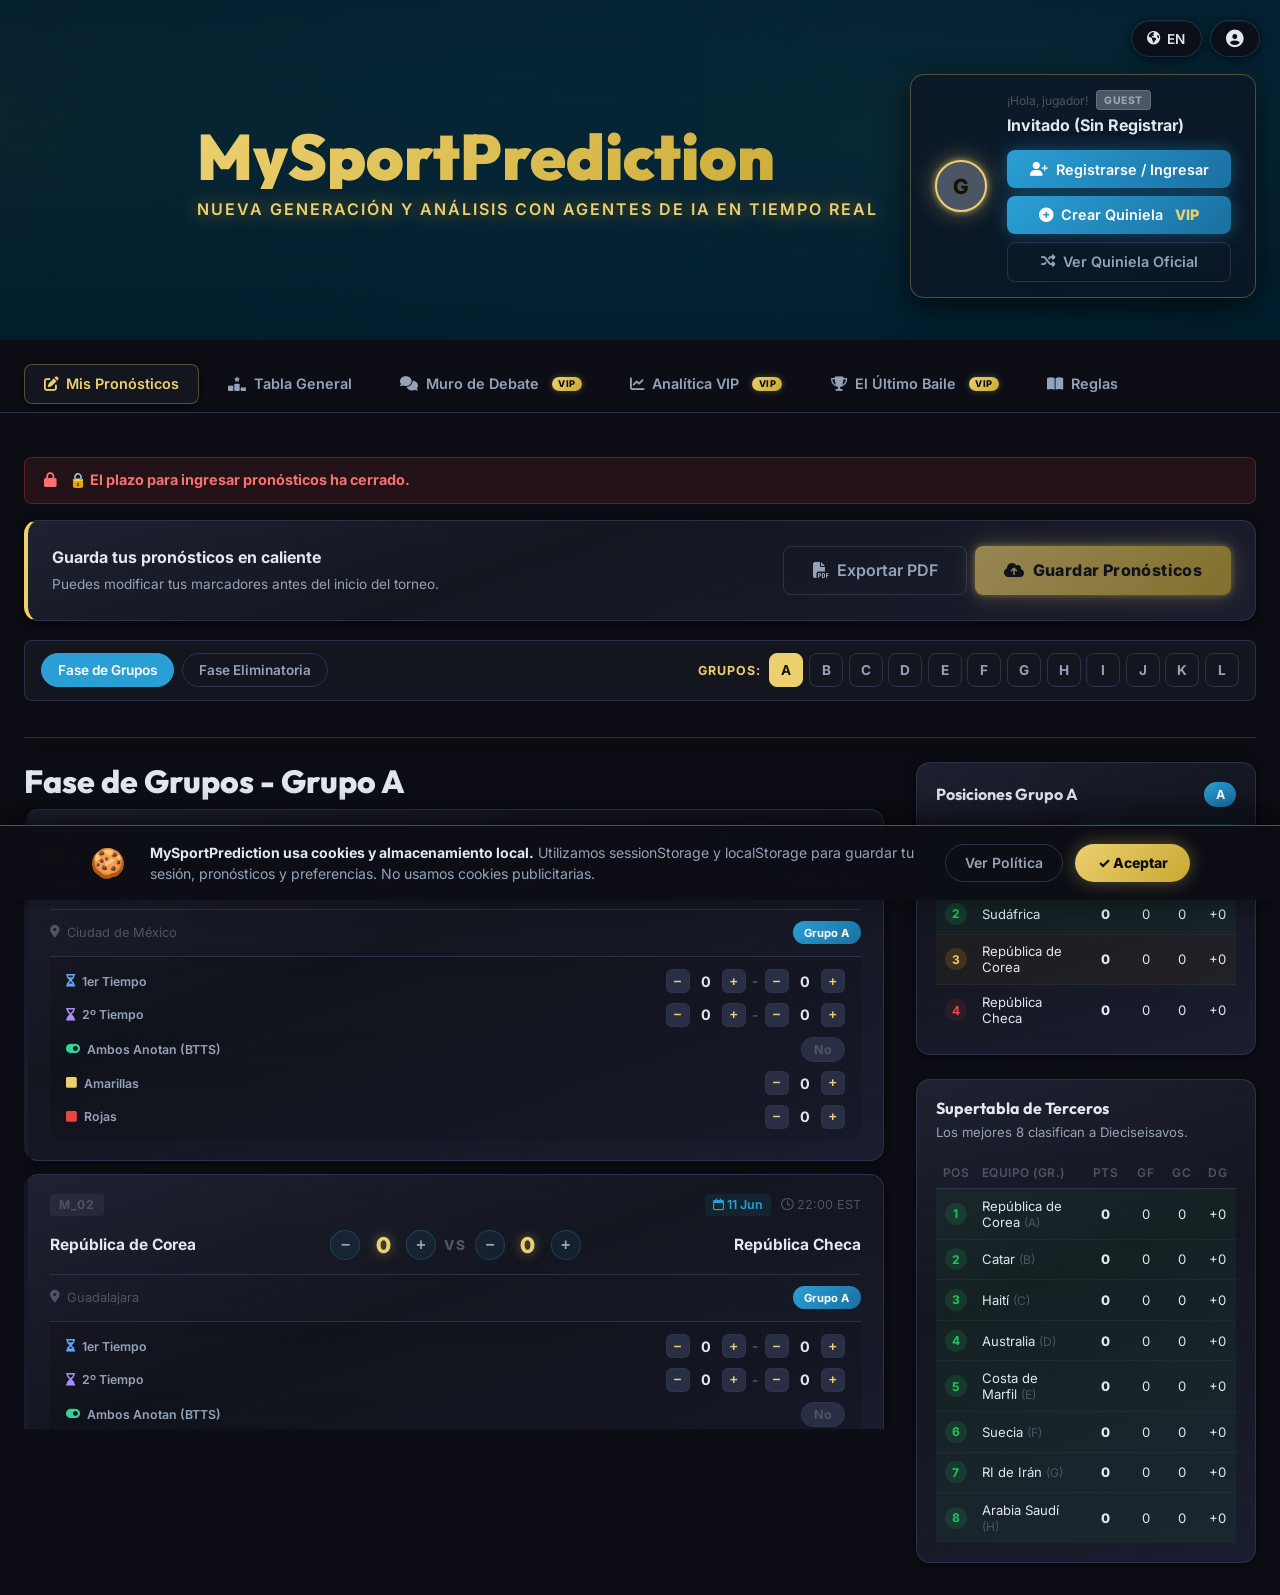
==== commit e8fc2c04: "Add VIP Terms and Conditions modal before payment checkout" ====
--- a/index.html
+++ b/index.html
@@ -11,7 +11,7 @@
     <!-- FontAwesome for Premium Icons -->
     <link rel="stylesheet" href="https://cdnjs.cloudflare.com/ajax/libs/font-awesome/6.4.0/css/all.min.css">
     <!-- Main Style Sheet -->
-    <link rel="stylesheet" href="styles.css">
+    <link rel="stylesheet" href="styles.css?v=20260526">
 
     <!-- Three.js for 3D WebGL visuals -->
     <script src="https://cdnjs.cloudflare.com/ajax/libs/three.js/r128/three.min.js"></script>
@@ -1176,6 +1176,163 @@
                 </div>
             </section>
 
+            <!-- MODAL: TERMINOS Y CONDICIONES PASE VIP -->
+            <div id="vip-terms-modal" class="modal-overlay" style="display:none;" onclick="if(event.target===this) closeVipTermsModal()">
+                <div class="modal-card card vip-terms-card" style="max-width:600px; background:#0a121c; border:2px solid var(--accent-gold); box-shadow: 0 0 35px rgba(212,175,55,0.2);">
+                    <div class="modal-header" style="border-bottom: 1px solid var(--border-color); padding: 1.25rem 1.5rem; display: flex; align-items: center; justify-content: space-between;">
+                        <h3 class="outfit" style="color: var(--accent-gold); margin: 0; font-size: 1.25rem; display: flex; align-items: center; gap: 0.5rem;">
+                            <i class="fa-solid fa-file-signature"></i> Contrato de Pase VIP
+                        </h3>
+                        <button class="modal-close-btn" onclick="closeVipTermsModal()" style="background: none; border: none; color: var(--text-secondary); font-size: 1.6rem; cursor: pointer; line-height: 1;">&times;</button>
+                    </div>
+                    
+                    <div class="vip-terms-body" style="padding: 1.5rem; overflow-y: auto; max-height: 55vh; font-size: 0.85rem; line-height: 1.5; color: var(--text-secondary);">
+                        <div class="text-center mb-4">
+                            <h4 class="outfit text-glow" style="color: #fff; font-size: 1.15rem; margin: 0 0 0.5rem 0;">PASE VIP</h4>
+                            <p style="color: var(--accent-gold); font-size: 0.8rem; letter-spacing: 1px; font-weight: 700; margin: 0; text-transform: uppercase;">
+                                Ecosistema Integral de Inteligencia, Debate y Coleccionismo · Mundial 2026
+                            </p>
+                        </div>
+                        
+                        <p class="mb-4">
+                            Bienvenido al documento instructivo oficial del Pase VIP de <strong>FutbolBeo</strong>. Este pase exclusivo transforma la experiencia de la Copa del Mundo 2026, ofreciendo a los usuarios avanzados herramientas analíticas de vanguardia basadas en IA, un espacio de interacción social de élite, una competencia de pronósticos con recompensas reales y una colección digital única.
+                        </p>
+
+                        <div class="terms-section mb-4">
+                            <h5 class="outfit" style="color: #fff; font-size: 0.95rem; margin-bottom: 0.75rem; border-bottom: 1px dashed rgba(255,255,255,0.1); padding-bottom: 0.25rem;">
+                                <span style="color:var(--accent-gold); margin-right: 0.25rem;">1.</span> Muro de Debate VIP (Red Social Interna)
+                            </h5>
+                            <p>El canal definitivo para la comunidad futbolística más selecta. Diseñado para mitigar el ruido de las redes sociales convencionales y priorizar el debate de alta calidad técnica e interactiva inmediatamente después del silbatazo final.</p>
+                            <ul class="custom-terms-list" style="list-style: none; padding-left: 0; margin-top: 0.5rem;">
+                                <li style="margin-bottom:0.4rem; display:flex; gap:0.5rem; align-items:flex-start;"><i class="fa-solid fa-circle-check text-gold" style="font-size:0.75rem; margin-top:0.3rem;"></i> <span><strong>Salas Post-Partido Automatizadas:</strong> Al concluir cada uno de los 104 encuentros del Mundial, la plataforma habilita un hilo exclusivo de discusión.</span></li>
+                                <li style="margin-bottom:0.4rem; display:flex; gap:0.5rem; align-items:flex-start;"><i class="fa-solid fa-circle-check text-gold" style="font-size:0.75rem; margin-top:0.3rem;"></i> <span><strong>Interacción e Impacto:</strong> Los usuarios VIP pueden calificar el rendimiento táctico, votar por el "MVP del Partido" y compartir análisis en profundidad sin spam.</span></li>
+                                <li style="margin-bottom:0.4rem; display:flex; gap:0.5rem; align-items:flex-start;"><i class="fa-solid fa-circle-check text-gold" style="font-size:0.75rem; margin-top:0.3rem;"></i> <span><strong>Diseño Optimizado:</strong> Interfaz limpia y estilizada que maximiza la fluidez de lectura y promueve el intercambio organizado de opiniones.</span></li>
+                            </ul>
+                        </div>
+
+                        <div class="terms-section mb-4">
+                            <h5 class="outfit" style="color: #fff; font-size: 0.95rem; margin-bottom: 0.75rem; border-bottom: 1px dashed rgba(255,255,255,0.1); padding-bottom: 0.25rem;">
+                                <span style="color:var(--accent-gold); margin-right: 0.25rem;">2.</span> Analítica VIP impulsada por Inteligencia Artificial
+                            </h5>
+                            <p>Nuestra IA avanzada procesa en tiempo real millones de variables y datos históricos para dotar a los miembros VIP de una ventaja estratégica única en sus predicciones.</p>
+                            <ul class="custom-terms-list" style="list-style: none; padding-left: 0; margin-top: 0.5rem;">
+                                <li style="margin-bottom:0.4rem; display:flex; gap:0.5rem; align-items:flex-start;"><i class="fa-solid fa-robot text-gold" style="font-size:0.75rem; margin-top:0.3rem;"></i> <span><strong>Interpretación de Historiales:</strong> Análisis pormenorizado de enfrentamientos previos directos, rachas históricas en copas mundiales y dinámicas recientes de rendimiento.</span></li>
+                                <li style="margin-bottom:0.4rem; display:flex; gap:0.5rem; align-items:flex-start;"><i class="fa-solid fa-robot text-gold" style="font-size:0.75rem; margin-top:0.3rem;"></i> <span><strong>Curiosidades y Datos Ocultos:</strong> Hallazgos estadísticos singulares sobre jugadores clave, condiciones contextuales y registros históricos que enriquecen los argumentos de debate.</span></li>
+                                <li style="margin-bottom:0.4rem; display:flex; gap:0.5rem; align-items:flex-start;"><i class="fa-solid fa-robot text-gold" style="font-size:0.75rem; margin-top:0.3rem;"></i> <span><strong>Modelos Predictivos:</strong> Proyecciones probabilísticas de posibles resultados basadas en el estado de forma actual de las plantillas y variables tácticas complejas.</span></li>
+                            </ul>
+                        </div>
+
+                        <div class="terms-section mb-4">
+                            <h5 class="outfit" style="color: #fff; font-size: 0.95rem; margin-bottom: 0.75rem; border-bottom: 1px dashed rgba(255,255,255,0.1); padding-bottom: 0.25rem;">
+                                <span style="color:var(--accent-gold); margin-right: 0.25rem;">3.</span> Tabla Comparativa de Analistas VIP (Ranking y Premios)
+                            </h5>
+                            <p>La plataforma fomenta una competencia directa y transparente entre los usuarios. Esta sección despliega el rendimiento en tiempo real de los participantes que demuestran su conocimiento en la quiniela del torneo.</p>
+                            
+                            <div style="background: rgba(212, 175, 55, 0.1); border-left: 3px solid var(--accent-gold); padding: 0.75rem; border-radius: 4px; margin: 0.75rem 0;" class="mb-3">
+                                <strong style="color: #fff;"><i class="fa-solid fa-trophy text-gold"></i> EL GRAN PREMIO:</strong>
+                                <p style="margin: 0.25rem 0 0 0; color: #e2e8f0;">¡El 50% de la recaudación total de las suscripciones al Pase VIP se distribuirá directamente entre los mejores Analistas VIP al finalizar el Mundial!</p>
+                            </div>
+
+                            <p style="font-weight:700; color:#fff; margin-bottom:0.5rem;"><i class="fa-solid fa-table-list text-gold"></i> Estructura del Ranking en la Web (Ejemplo):</p>
+                            <div class="table-responsive mb-3" style="border: 1px solid var(--border-color); border-radius: 4px;">
+                                <table style="width: 100%; border-collapse: collapse; font-size: 0.75rem;">
+                                    <thead>
+                                        <tr style="background: rgba(255,255,255,0.03); border-bottom: 1px solid var(--border-color);">
+                                            <th style="padding: 0.4rem; text-align: center;">Pos.</th>
+                                            <th style="padding: 0.4rem; text-align: left;">Analista VIP (Usuario)</th>
+                                            <th style="padding: 0.4rem; text-align: center;">Últimos 5 Resultados</th>
+                                            <th style="padding: 0.4rem; text-align: center;">Aciertos Exactos</th>
+                                            <th style="padding: 0.4rem; text-align: center;">Puntos</th>
+                                        </tr>
+                                    </thead>
+                                    <tbody>
+                                        <tr style="border-bottom: 1px solid var(--border-color);">
+                                            <td style="padding: 0.4rem; text-align: center; font-weight:700; color:var(--accent-gold);">1°</td>
+                                            <td style="padding: 0.4rem; font-weight:600;">ReyDelBalon_26</td>
+                                            <td style="padding: 0.4rem; text-align: center; color:var(--text-muted); font-size:0.7rem;">🟢🟢🟢🔴🟢</td>
+                                            <td style="padding: 0.4rem; text-align: center;">14</td>
+                                            <td style="padding: 0.4rem; text-align: center; font-weight:700; color:#fff;">185</td>
+                                        </tr>
+                                        <tr style="border-bottom: 1px solid var(--border-color);">
+                                            <td style="padding: 0.4rem; text-align: center; font-weight:700;">2°</td>
+                                            <td style="padding: 0.4rem; font-weight:600;">CyborgTactics</td>
+                                            <td style="padding: 0.4rem; text-align: center; color:var(--text-muted); font-size:0.7rem;">🟢🔴🟢🟢🔴</td>
+                                            <td style="padding: 0.4rem; text-align: center;">12</td>
+                                            <td style="padding: 0.4rem; text-align: center; font-weight:700; color:#fff;">172</td>
+                                        </tr>
+                                        <tr style="border-bottom: 1px solid var(--border-color);">
+                                            <td style="padding: 0.4rem; text-align: center; font-weight:700;">3°</td>
+                                            <td style="padding: 0.4rem; font-weight:600;">TioFutbolNeo</td>
+                                            <td style="padding: 0.4rem; text-align: center; color:var(--text-muted); font-size:0.7rem;">🔴🟢🟢🟢🟢</td>
+                                            <td style="padding: 0.4rem; text-align: center;">10</td>
+                                            <td style="padding: 0.4rem; text-align: center; font-weight:700; color:#fff;">168</td>
+                                        </tr>
+                                        <tr>
+                                            <td style="padding: 0.4rem; text-align: center; font-weight:700;">4°</td>
+                                            <td style="padding: 0.4rem; font-weight:600;">MateaPredicts</td>
+                                            <td style="padding: 0.4rem; text-align: center; color:var(--text-muted); font-size:0.7rem;">🟢🟢🔴🔴🟢</td>
+                                            <td style="padding: 0.4rem; text-align: center;">11</td>
+                                            <td style="padding: 0.4rem; text-align: center; font-weight:700; color:#fff;">155</td>
+                                        </tr>
+                                    </tbody>
+                                </table>
+                            </div>
+
+                            <p style="font-weight:700; color:#fff; margin-bottom:0.5rem;"><i class="fa-solid fa-list-check text-gold"></i> Lógica de Puntuación Automatizada:</p>
+                            <ul style="list-style: none; padding-left: 0;">
+                                <li style="margin-bottom:0.3rem;"><i class="fa-regular fa-star text-gold" style="margin-right:0.4rem;"></i><strong>Resultado Exacto:</strong> 5 Puntos si el marcador coincide idénticamente con el pronóstico.</li>
+                                <li style="margin-bottom:0.3rem;"><i class="fa-regular fa-star text-gold" style="margin-right:0.4rem;"></i><strong>Tendencia (Ganador/Empate):</strong> 3 Puntos si se acierta al ganador o el empate pero con diferente marcador.</li>
+                                <li style="margin-bottom:0.3rem;"><i class="fa-regular fa-star text-gold" style="margin-right:0.4rem;"></i><strong>Bonificación por Goles:</strong> 1 Punto adicional si se predice con exactitud la cantidad de goles anotados por una selección individual.</li>
+                            </ul>
+                        </div>
+
+                        <div class="terms-section mb-4">
+                            <h5 class="outfit" style="color: #fff; font-size: 0.95rem; margin-bottom: 0.75rem; border-bottom: 1px dashed rgba(255,255,255,0.1); padding-bottom: 0.25rem;">
+                                <span style="color:var(--accent-gold); margin-right: 0.25rem;">4.</span> Coleccionable Especial: "El Último Baile"
+                            </h5>
+                            <p>La joya artística y emocional de FutbolBeo. Un set exclusivo compuesto por 48 cartas digitales que rinden homenaje a los jugadores más esperados, leyendas consolidadas y las máximas figuras de cada una de las naciones clasificadas al certamen.</p>
+                            <ul style="list-style: none; padding-left: 0; margin-top:0.5rem; margin-bottom:1rem;">
+                                <li style="margin-bottom:0.4rem;"><i class="fa-solid fa-palette text-gold" style="margin-right:0.4rem;"></i><strong>Estética Coleccionable:</strong> Diseños de personajes con ropa en colores fijos, rasgos consistentes, inspirados en un estilo anime/chibi futurista con sutiles detalles cyborg integrados armónicamente.</li>
+                                <li style="margin-bottom:0.4rem;"><i class="fa-solid fa-box-open text-gold" style="margin-right:0.4rem;"></i><strong>Distribución de Sobres:</strong> Los suscriptores VIP reciben un pack de bienvenida de forma inmediata y desbloquean sobres adicionales logrando aciertos en el ranking competitivo.</li>
+                            </ul>
+
+                            <p style="font-weight:700; color:#fff; margin-bottom:0.5rem;"><i class="fa-solid fa-map-location-dot text-gold"></i> Distribución Geográfica de las 48 Cartas (12 Grupos):</p>
+                            <div class="groups-grid" style="display: grid; grid-template-columns: repeat(auto-fill, minmax(130px, 1fr)); gap: 0.5rem;">
+                                <div style="background:rgba(255,255,255,0.02); border:1px solid var(--border-color); padding:0.4rem; border-radius:4px; font-size:0.7rem;"><strong>Grupo A:</strong> MX · ZA · KR · CZ</div>
+                                <div style="background:rgba(255,255,255,0.02); border:1px solid var(--border-color); padding:0.4rem; border-radius:4px; font-size:0.7rem;"><strong>Grupo B:</strong> CA · CH · QA · BA</div>
+                                <div style="background:rgba(255,255,255,0.02); border:1px solid var(--border-color); padding:0.4rem; border-radius:4px; font-size:0.7rem;"><strong>Grupo C:</strong> BR · MA · HT · SCO</div>
+                                <div style="background:rgba(255,255,255,0.02); border:1px solid var(--border-color); padding:0.4rem; border-radius:4px; font-size:0.7rem;"><strong>Grupo D:</strong> US · PY · AU · TR</div>
+                                <div style="background:rgba(255,255,255,0.02); border:1px solid var(--border-color); padding:0.4rem; border-radius:4px; font-size:0.7rem;"><strong>Grupo E:</strong> DE · CW · CI · EC</div>
+                                <div style="background:rgba(255,255,255,0.02); border:1px solid var(--border-color); padding:0.4rem; border-radius:4px; font-size:0.7rem;"><strong>Grupo F:</strong> NL · JP · TN · SE</div>
+                                <div style="background:rgba(255,255,255,0.02); border:1px solid var(--border-color); padding:0.4rem; border-radius:4px; font-size:0.7rem;"><strong>Grupo G:</strong> BE · EG · IR · NZ</div>
+                                <div style="background:rgba(255,255,255,0.02); border:1px solid var(--border-color); padding:0.4rem; border-radius:4px; font-size:0.7rem;"><strong>Grupo H:</strong> ES · CV · SA · UY</div>
+                                <div style="background:rgba(255,255,255,0.02); border:1px solid var(--border-color); padding:0.4rem; border-radius:4px; font-size:0.7rem;"><strong>Grupo I:</strong> FR · SN · NO · IQ</div>
+                                <div style="background:rgba(255,255,255,0.02); border:1px solid var(--border-color); padding:0.4rem; border-radius:4px; font-size:0.7rem;"><strong>Grupo J:</strong> AR · DZ · AT · JO</div>
+                                <div style="background:rgba(255,255,255,0.02); border:1px solid var(--border-color); padding:0.4rem; border-radius:4px; font-size:0.7rem;"><strong>Grupo K:</strong> PT · UZ · CO · CD</div>
+                                <div style="background:rgba(255,255,255,0.02); border:1px solid var(--border-color); padding:0.4rem; border-radius:4px; font-size:0.7rem;"><strong>Grupo L:</strong> ENG · HR · GH · PA</div>
+                            </div>
+                        </div>
+
+                        <div class="text-center mt-4 mb-2" style="font-size:0.75rem; color:var(--text-muted); border-top: 1px solid var(--border-color); padding-top: 1rem;">
+                            FutbolBeo © 2026 - El Pase VIP Definitivo
+                        </div>
+                    </div>
+
+                    <div class="modal-footer" style="padding: 1.25rem 1.5rem; border-top: 1px solid var(--border-color); display:flex; flex-direction:column; gap:0.75rem;">
+                        <label class="terms-accept-label" style="display: flex; align-items: flex-start; gap: 0.75rem; cursor: pointer; font-size: 0.85rem; line-height: 1.4;">
+                            <input type="checkbox" id="accept-vip-terms-checkbox" onchange="toggleVipTermsAccept()" style="accent-color: var(--accent-gold); width: 1.15rem; height: 1.15rem; margin-top:0.1rem; flex-shrink: 0;">
+                            <span style="color: var(--text-secondary);">Acepto los términos y condiciones del Contrato del Pase VIP.</span>
+                        </label>
+                        <div style="display:flex; gap:0.5rem; width: 100%;">
+                            <button class="btn btn-secondary" style="flex:1;" onclick="closeVipTermsModal()">Cancelar</button>
+                            <button id="vip-terms-proceed-btn" class="btn btn-gold" style="flex:2;" disabled onclick="proceedToCheckoutPayment()">
+                                Proceder al Pago <i class="fa-solid fa-arrow-right"></i>
+                            </button>
+                        </div>
+                    </div>
+                </div>
+            </div>
+
             <!-- MODAL: CHECKOUT BINANCE PAY (SIMULADO) -->
             <div id="checkout-modal" class="modal-overlay" style="display:none" onclick="if(event.target===this) closeCheckoutModal()">
                 <div class="modal-card card checkout-card" style="max-width:450px;">
@@ -1277,7 +1434,7 @@
     </div>
 
     <!-- SCRIPTS -->
-    <script src="script.js"></script>
+    <script src="script.js?v=20260526"></script>
 
     <!-- FLOATING AUDIO WIDGET -->
     <div id="audio-widget">
--- a/styles.css
+++ b/styles.css
@@ -3464,3 +3464,38 @@
   .msp-extended-fields, .rules-fab { display: none !important; }
 }
 
+/* --- VIP TERMS & CONDITIONS MODAL STYLES --- */
+.vip-terms-body::-webkit-scrollbar {
+  width: 6px;
+}
+.vip-terms-body::-webkit-scrollbar-track {
+  background: rgba(0, 0, 0, 0.2);
+  border-radius: 4px;
+}
+.vip-terms-body::-webkit-scrollbar-thumb {
+  background: var(--accent-gold-dark, #c9a832);
+  border-radius: 4px;
+}
+.vip-terms-body::-webkit-scrollbar-thumb:hover {
+  background: var(--accent-gold);
+}
+.vip-terms-body ul li i {
+  color: var(--accent-gold);
+  flex-shrink: 0;
+}
+.vip-terms-body table th {
+  border-bottom: 1px solid var(--border-color);
+  color: var(--text-muted);
+}
+.vip-terms-body table td {
+  color: var(--text-secondary);
+}
+.vip-terms-card {
+  animation: modalFadeIn 0.3s ease;
+}
+@keyframes modalFadeIn {
+  from { opacity: 0; transform: translateY(-20px); }
+  to { opacity: 1; transform: translateY(0); }
+}
+
+
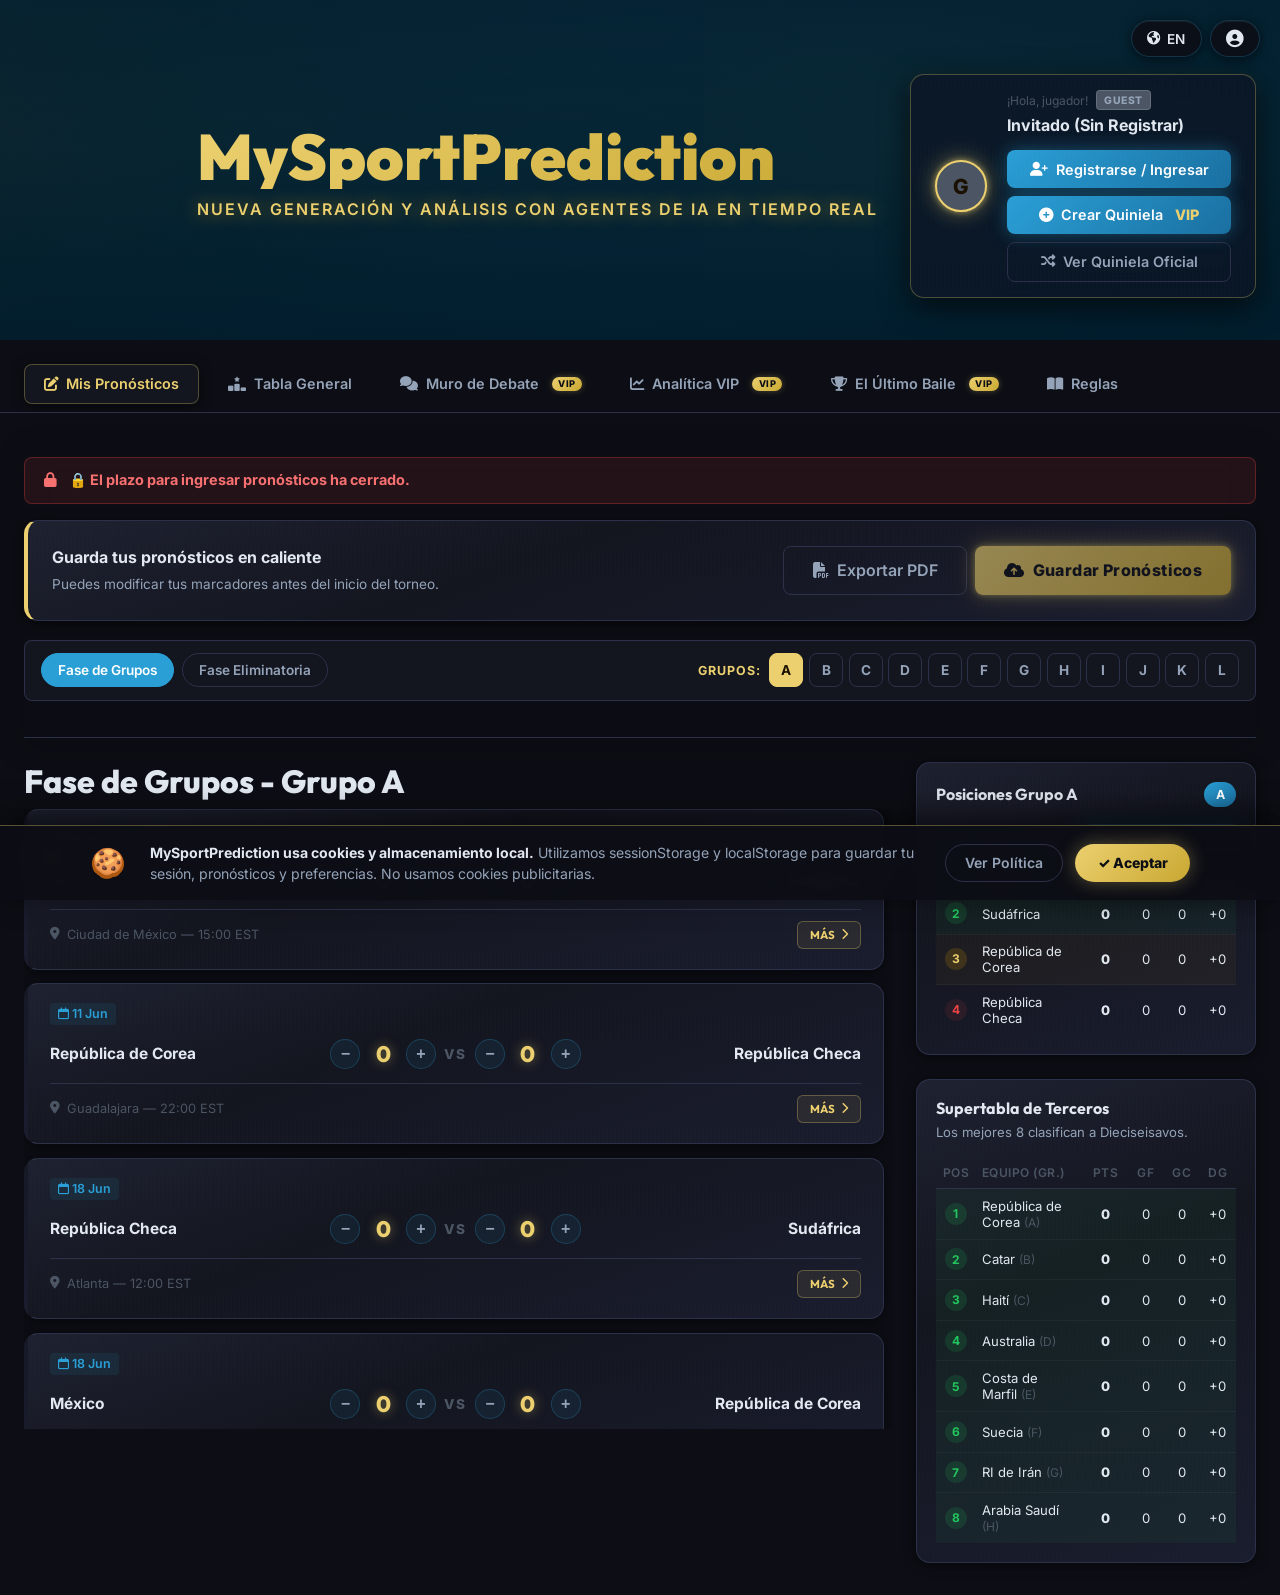
==== commit 361d0c48: "Update match card layout: hide match codes, group date & time, add collapsible details under more bu" ====
--- a/index.html
+++ b/index.html
@@ -11,7 +11,7 @@
     <!-- FontAwesome for Premium Icons -->
     <link rel="stylesheet" href="https://cdnjs.cloudflare.com/ajax/libs/font-awesome/6.4.0/css/all.min.css">
     <!-- Main Style Sheet -->
-    <link rel="stylesheet" href="styles.css?v=20260526">
+    <link rel="stylesheet" href="styles.css?v=20260526_2">
 
     <!-- Three.js for 3D WebGL visuals -->
     <script src="https://cdnjs.cloudflare.com/ajax/libs/three.js/r128/three.min.js"></script>
@@ -1434,7 +1434,7 @@
     </div>
 
     <!-- SCRIPTS -->
-    <script src="script.js?v=20260526"></script>
+    <script src="script.js?v=20260526_2"></script>
 
     <!-- FLOATING AUDIO WIDGET -->
     <div id="audio-widget">
--- a/styles.css
+++ b/styles.css
@@ -3373,13 +3373,23 @@
 /* ─── MSP EXTENDED FIELDS (Match Cards) ───────────────────── */
 .msp-extended-fields {
   border-top: 1px solid var(--border-color);
-  margin-top: 0.75rem;
-  padding: 0.75rem 1rem;
+  margin-top: 0;
+  padding: 0 1rem;
   display: flex;
   flex-direction: column;
   gap: 0.6rem;
   background: rgba(0,0,0,0.12);
   border-radius: 0 0 12px 12px;
+  max-height: 0;
+  overflow: hidden;
+  opacity: 0;
+  transition: max-height 0.3s cubic-bezier(0.4, 0, 0.2, 1), padding 0.3s cubic-bezier(0.4, 0, 0.2, 1), opacity 0.3s ease, margin-top 0.3s ease;
+}
+.msp-extended-fields.expanded {
+  margin-top: 0.75rem;
+  padding: 0.75rem 1rem;
+  max-height: 350px;
+  opacity: 1;
 }
 .msp-row {
   display: flex;
@@ -3498,4 +3508,29 @@
   to { opacity: 1; transform: translateY(0); }
 }
 
-
+.msp-toggle-btn {
+  background: rgba(236, 208, 111, 0.08);
+  border: 1px solid rgba(236, 208, 111, 0.3);
+  color: var(--accent-gold);
+  border-radius: 6px;
+  padding: 0.35rem 0.75rem;
+  font-size: 0.72rem;
+  font-weight: 700;
+  cursor: pointer;
+  display: inline-flex;
+  align-items: center;
+  gap: 0.35rem;
+  transition: all 0.2s ease;
+  font-family: 'Outfit', sans-serif;
+  text-transform: uppercase;
+}
+.msp-toggle-btn:hover {
+  background: rgba(236, 208, 111, 0.18);
+  border-color: var(--accent-gold);
+  box-shadow: 0 0 12px rgba(236, 208, 111, 0.25);
+}
+.msp-toggle-btn i {
+  transition: transform 0.2s ease;
+}
+
+
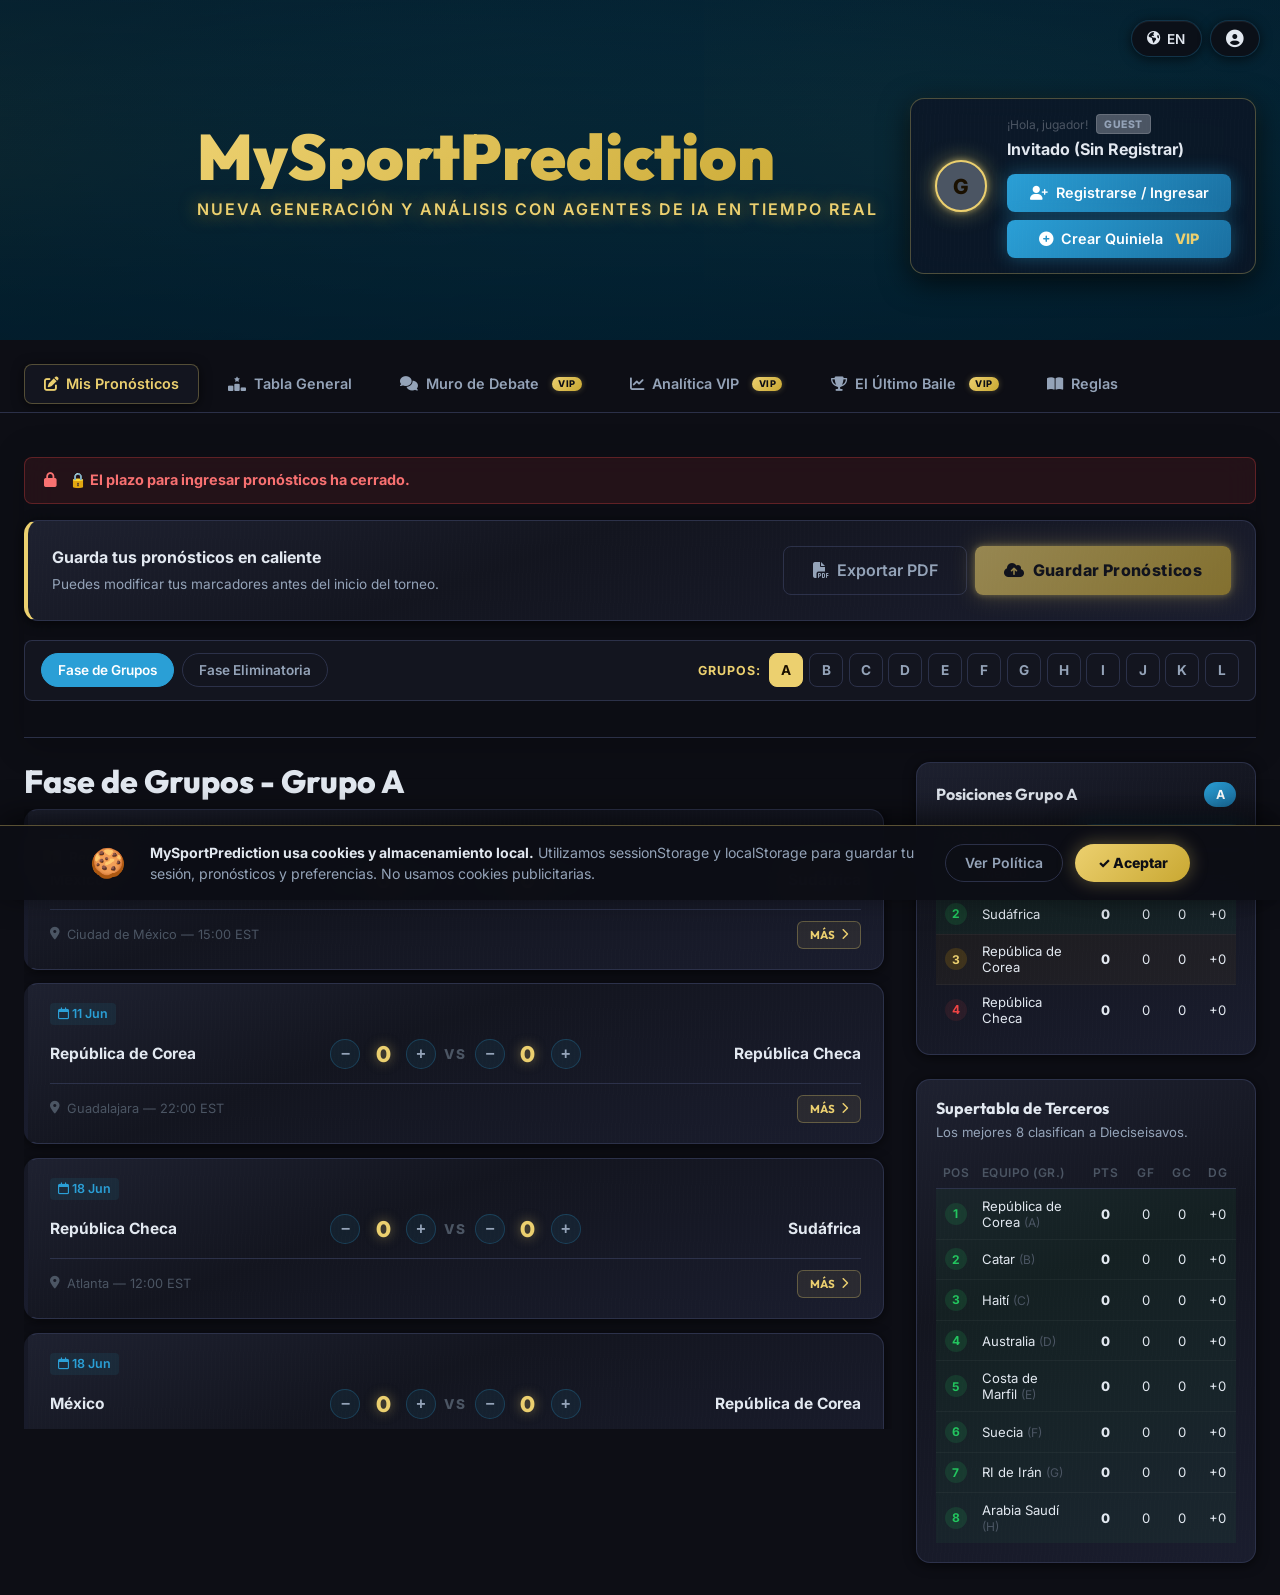
==== commit 576662b3: "actualizacion" ====
--- a/index.html
+++ b/index.html
@@ -204,6 +204,35 @@
                         </div>
                     </div>
                     <input type="hidden" id="org-level" name="org-level" value="Gratuita">
+                </div>
+
+                <!-- PRIVATE LEAGUE OPTIONS (ONLY FOR VIP LEVEL) -->
+                <div id="org-private-options" class="hidden mt-4" style="border-top: 1px solid var(--border-color); padding-top: 1.25rem;">
+                    <div class="input-group-checkbox mb-3" style="display: flex; align-items: center; gap: 0.5rem; cursor: pointer;">
+                        <input type="checkbox" id="org-tiene-pozo" onchange="toggleOrgMontoField(this)">
+                        <label for="org-tiene-pozo" style="margin: 0; cursor: pointer; color: var(--text-primary); font-weight: 600;">Tiene pozo de recompensa económico</label>
+                    </div>
+
+                    <div class="input-group hidden mb-3" id="org-monto-container">
+                        <label for="org-monto-inscripcion">Monto de inscripción (Monto económico)</label>
+                        <div class="input-wrapper">
+                            <i class="fa-solid fa-dollar-sign"></i>
+                            <input type="number" id="org-monto-inscripcion" min="0" step="0.01" placeholder="Ej: 5.00">
+                        </div>
+                    </div>
+
+                    <div class="input-group mb-3">
+                        <label>Contrato de Responsabilidad y Términos Deportivos</label>
+                        <div style="background: rgba(255, 255, 255, 0.03); border: 1px solid var(--border-color); border-radius: 6px; padding: 0.75rem; font-size: 0.8rem; color: var(--text-secondary); max-height: 120px; overflow-y: auto; line-height: 1.4; margin-bottom: 0.75rem; text-align: justify;">
+                            <strong>CONTRATO DE RESPONSABILIDAD LEGAL DE QUINIELA PRIVADA</strong><br><br>
+                            Al crear esta quiniela privada, yo (el organizador) asumo de manera personal, exclusiva y total toda la responsabilidad legal, financiera y administrativa relacionada con su ejecución, incluyendo la gestión de aportes y la posterior entrega de recompensas a los ganadores.<br><br>
+                            Asimismo, declaro y me comprometo a que el uso de esta quiniela es estrictamente de carácter deportivo, de entretenimiento familiar y debate amistoso, asegurando que no se utilizará para actividades comerciales de lucro personal o apuestas clandestinas no reguladas por la ley.
+                        </div>
+                        <div class="input-group-checkbox" style="display: flex; align-items: flex-start; gap: 0.5rem; cursor: pointer;">
+                            <input type="checkbox" id="org-acepta-contrato">
+                            <label for="org-acepta-contrato" style="margin: 0; cursor: pointer; color: var(--text-secondary); font-size: 0.85rem; line-height: 1.3;">Acepto y asumo la responsabilidad legal de esta quiniela bajo términos puramente familiares y deportivos.</label>
+                        </div>
+                    </div>
                 </div>
 
                 <button type="submit" id="org-create-submit" class="btn btn-primary btn-block">
@@ -336,6 +365,9 @@
             </button>
             <button id="tab-rules" class="tab-btn" onclick="switchTab('rules')">
                 <i class="fa-solid fa-book-open"></i> <span data-i18n="tab-label-rules">Reglas</span>
+            </button>
+            <button id="tab-admin-quiniela" class="tab-btn" onclick="switchTab('admin-quiniela')" style="display: none;">
+                <i class="fa-solid fa-gears"></i> <span>Administrar Liga</span>
             </button>
 
         </nav>
@@ -1609,6 +1641,35 @@
           </div>
         </div>
         
+        <!-- PRIVATE LEAGUE OPTIONS FOR MODAL (ALWAYS SHOWN AS MODAL IS ONLY FOR PRIVATE) -->
+        <div id="modal-private-options" class="mt-3" style="border-top: 1px solid var(--border-color); padding-top: 1rem;">
+            <div class="input-group-checkbox mb-3" style="display: flex; align-items: center; gap: 0.5rem; cursor: pointer;">
+                <input type="checkbox" id="modal-tiene-pozo" onchange="toggleModalMontoField(this)">
+                <label for="modal-tiene-pozo" style="margin: 0; cursor: pointer; color: var(--text-primary); font-weight: 600; font-size: 0.9rem;">Tiene pozo de recompensa económico</label>
+            </div>
+
+            <div class="input-group hidden mb-3" id="modal-monto-container">
+                <label for="modal-monto-inscripcion" style="font-size: 0.85rem;">Monto de inscripción (Monto económico)</label>
+                <div class="input-wrapper">
+                    <i class="fa-solid fa-dollar-sign" style="position: absolute; left: 10px; top: 50%; transform: translateY(-50%); color: var(--text-secondary);"></i>
+                    <input type="number" id="modal-monto-inscripcion" min="0" step="0.01" placeholder="Ej: 5.00" style="padding-left: 2rem;">
+                </div>
+            </div>
+
+            <div class="input-group mb-3">
+                <label style="font-size: 0.85rem;">Contrato de Responsabilidad y Términos Deportivos</label>
+                <div style="background: rgba(255, 255, 255, 0.03); border: 1px solid var(--border-color); border-radius: 6px; padding: 0.75rem; font-size: 0.75rem; color: var(--text-secondary); max-height: 100px; overflow-y: auto; line-height: 1.4; margin-bottom: 0.5rem; text-align: justify;">
+                    <strong>CONTRATO DE RESPONSABILIDAD LEGAL DE QUINIELA PRIVADA</strong><br><br>
+                    Al crear esta quiniela privada, yo (el organizador) asumo de manera personal, exclusiva y total toda la responsabilidad legal, financiera y administrativa relacionada con su ejecución, incluyendo la gestión de aportes y la posterior entrega de recompensas a los ganadores.<br><br>
+                    Asimismo, declaro y me comprometo a que el uso de esta quiniela es estrictamente de carácter deportivo, de entretenimiento familiar y debate amistoso, asegurando que no se utilizará para actividades comerciales de lucro personal o apuestas clandestinas no reguladas por la ley.
+                </div>
+                <div class="input-group-checkbox" style="display: flex; align-items: flex-start; gap: 0.5rem; cursor: pointer;">
+                    <input type="checkbox" id="modal-acepta-contrato" required>
+                    <label for="modal-acepta-contrato" style="margin: 0; cursor: pointer; color: var(--text-secondary); font-size: 0.8rem; line-height: 1.3;">Acepto y asumo la responsabilidad legal de esta quiniela bajo términos puramente familiares y deportivos.</label>
+                </div>
+            </div>
+        </div>
+
         <input type="hidden" id="modal-org-level" name="modal-org-level" value="Privada">
         
         <button type="submit" id="modal-create-submit" class="btn btn-primary btn-block mt-4" style="width: 100%;">
--- a/styles.css
+++ b/styles.css
@@ -3015,7 +3015,7 @@
 .user-actions-banner .btn {
   width: 100% !important;
   justify-content: center !important;
-  display: inline-flex !important;
+  display: inline-flex;
   align-items: center !important;
 }
 
